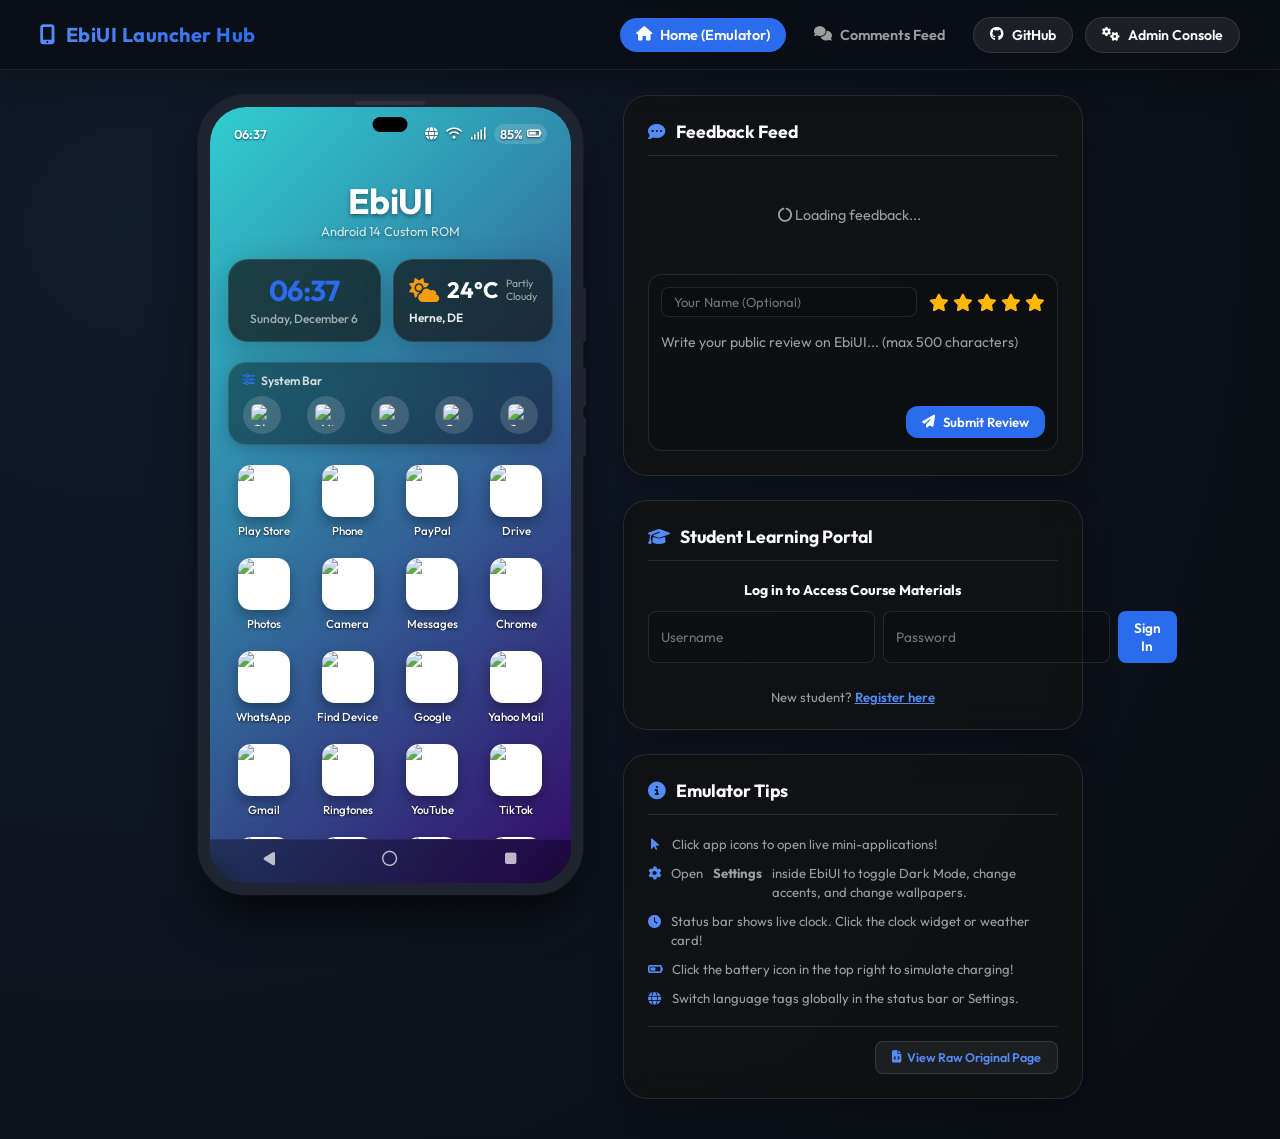
==== index.html @ cbb80985 "Enable CORS in Flask backend, dynamic API_BASE matching in frontend, and cache-busting on imports to" ====
<!DOCTYPE html>
<html lang="en">
<head>
    <meta charset="UTF-8">
    <meta name="viewport" content="width=device-width, initial-scale=1.0">
    <title>Android 14 EbiUI - Interactive Mobile UI</title>
    
    <!-- Google Fonts for premium typography -->
    <link rel="preconnect" href="https://fonts.googleapis.com">
    <link rel="preconnect" href="https://fonts.gstatic.com" crossorigin>
    <link href="https://fonts.googleapis.com/css2?family=Outfit:wght@300;400;500;600;700&display=swap" rel="stylesheet">
    
    <!-- Font Awesome 6.6.0 for modern icons -->
    <link rel="stylesheet" href="https://cdnjs.cloudflare.com/ajax/libs/font-awesome/6.6.0/css/all.min.css" integrity="sha512-Kc323vGBEqzTmouAECnVceyQqyqdsSiqLQISBL29aUW4U/M7pSPA/gEUZQqv1cwx4OnYxTxve5UMg5GT6L4JJg==" crossorigin="anonymous" referrerpolicy="no-referrer" />
    
    <!-- App stylesheet -->
    <link rel="stylesheet" href="static/styles.css?v=2.2">
</head>
<body>
    <!-- 1. TOP HUB NAVIGATION BAR -->
    <header class="top-navbar">
        <div class="nav-brand">
            <i class="fa-solid fa-mobile-screen-button"></i> EbiUI Launcher Hub
        </div>
        <nav class="nav-links">
            <button class="nav-tab active" id="nav-home-tab" data-tab="home"><i class="fa-solid fa-house"></i> Home (Emulator)</button>
            <button class="nav-tab" id="nav-dashboard-tab" data-tab="dashboard"><i class="fa-solid fa-comments"></i> Comments Feed</button>
            <a href="https://github.com/bolokaiemi/mobile-phone-userinterface" class="nav-link-btn" target="_blank"><i class="fa-brands fa-github"></i> GitHub</a>
            <a href="/admin" class="nav-link-btn" target="_blank"><i class="fa-solid fa-gears"></i> Admin Console</a>
        </nav>
    </header>

    <!-- 2. MAIN HUB CONTENT CONTAINER -->
    <main class="hub-container">
        <!-- Phone View Section -->
        <div class="phone-view-section active-tab-view" id="tab-view-home">
            <div class="phone-container">
        <!-- Physical hardware details -->
        <div class="phone-speaker"></div>
        <div class="phone-button power"></div>
        <div class="phone-button volume-up"></div>
        <div class="phone-button volume-down"></div>

        <!-- Phone screen display -->
        <div class="phone-screen" id="phone-screen">
            
            <!-- Dynamic Wallpaper Background Overlay -->
            <div class="phone-wallpaper" id="phone-wallpaper"></div>
            
            <!-- Camera Notch (Punch hole) -->
            <div class="phone-notch"></div>

            <!-- 1. STATUS BAR -->
            <div class="status-bar">
                <div class="status-left">
                    <span id="status-time">16:35</span>
                </div>
                <div class="status-right">
                    <!-- Globe language trigger button -->
                    <i class="fa-solid fa-globe" id="status-lang-trigger" title="Change Language / Taal wijzigen / Sprache ändern"></i>
                    <i class="fa-solid fa-wifi" id="status-wifi" title="Toggle Wifi"></i>
                    <i class="fa-solid fa-signal" title="Signal Strength"></i>
                    <div class="battery-container" id="status-battery-btn" title="Toggle Charging">
                        <span id="battery-level">85%</span>
                        <i class="fa-solid fa-battery-three-quarters" id="battery-icon"></i>
                        <i class="fa-solid fa-bolt" id="battery-charging-icon" style="display: none;"></i>
                    </div>
                </div>
            </div>

            <!-- Language Dropdown Menu (Overlays on status bar trigger) -->
            <div class="lang-dropdown" id="lang-dropdown">
                <button class="lang-option" data-lang="en">🇺🇸 English</button>
                <button class="lang-option" data-lang="nl">🇳🇱 Nederlands</button>
                <button class="lang-option" data-lang="de">🇩🇪 Deutsch</button>
                <button class="lang-option" data-lang="es">🇪🇸 Español</button>
                <button class="lang-option" data-lang="fr">🇫🇷 Français</button>
            </div>

            <!-- 2. MAIN APP LAUNCHER (HOME SCREEN) -->
            <div class="screen-content" id="home-screen">
                
                <!-- TOP HEADER & TITLE -->
                <div class="home-header">
                    <h1>EbiUI</h1>
                    <p class="subtitle" data-translate="sub_title">Android 14 Custom ROM</p>
                </div>

                <!-- WIDGETS SECTION (Material You Design) -->
                <div class="widgets-container">
                    <!-- Modern Clock Widget -->
                    <div class="widget clock-widget" id="widget-clock-trigger">
                        <div class="widget-clock-time" id="widget-time">16:35</div>
                        <div class="widget-clock-date" id="widget-date">Friday, June 5</div>
                    </div>

                    <!-- Interactive Weather Widget -->
                    <div class="widget weather-widget" id="widget-weather-trigger">
                        <div class="weather-info">
                            <i class="fa-solid fa-cloud-sun weather-icon animated"></i>
                            <div class="weather-temp">24°C</div>
                            <div class="weather-desc" data-translate="weather_desc">Partly Cloudy</div>
                        </div>
                        <div class="weather-city" data-translate="weather_city">Herne, DE</div>
                    </div>
                </div>

                <!-- QUICK CONTROLS HEADER (from user's WLAN bar) -->
                <div class="quick-header">
                    <div class="quick-title">
                        <i class="fa-solid fa-sliders"></i>
                        <span data-translate="sys_bar_title">System Bar</span>
                    </div>
                    <nav class="quick-actions">
                        <a href="https://play.google.com/store/apps/details?id=com.alesp.orologiomondiale&hl=en" class="quick-btn" title="World Clock">
                            <img src="https://play-lh.googleusercontent.com/shJmLBj5zLzG_lpUEz6uLi1F9rXXpJ9BJ473lKgsnsA8IdW-KDAhwaPGlnEckNuKMHw=s96-rw" alt="Clock">
                        </a>
                        <a href="https://play.google.com/store/apps/details?id=de.avm.android.wlanapp&hl=de" class="quick-btn" title="WiFi Tester">
                            <img src="https://cdn-icons-png.flaticon.com/512/93/93158.png" alt="WiFi">
                        </a>
                        <a href="https://play.google.com/store/apps/details?id=com.digibites.accubattery&hl=en" class="quick-btn" title="AccuBattery">
                            <img src="https://img.freepik.com/premium-vector/battery-vector-icon-white-background-battery-icon-great-design-any-purposes_820464-372.jpg" alt="Battery">
                        </a>
                        <a href="https://play.google.com/store/apps/details?id=net.sourceforge.opencamera&hl=en" class="quick-btn" title="Open Camera">
                            <img src="https://play-lh.googleusercontent.com/GkhngtFrSb3G9WXkWxJ9IRppbGVbNy7b_xyqa12Xa-Y3My_SXtsLamI5kR6or5zWGA=w480-h960-rw" alt="Camera">
                        </a>
                        <a href="https://play.google.com/store/apps/details?id=com.phuongpn.wifiroutersetup.wifinetworkinfo&hl=en" class="quick-btn" title="Router Setup">
                            <img src="https://cdn-icons-png.flaticon.com/512/6826/6826444.png" alt="Router">
                        </a>
                    </nav>
                </div>

                <!-- APP GRID LAUNCHER -->
                <div class="apps-grid">
                    <!-- PLAYSTORE -->
                    <a class="app-icon-wrapper" href="https://play.google.com/store/games?hl=en">
                        <img class="app-icon" src="https://upload.wikimedia.org/wikipedia/commons/d/d0/Google_Play_Arrow_logo.svg" alt="Play Store">
                        <p class="app-label" data-translate="app_playstore">Play Store</p>
                    </a>
                    
                    <!-- CALL -->
                    <a class="app-icon-wrapper" href="#" data-app-id="call">
                        <img class="app-icon" src="https://play-lh.googleusercontent.com/bk3e0glVbvRC4Z0uEZ5Oso5wjS89r1P_X5e-k3N_UBkTPXZLhGv50rRy7LAuDzzC9w=w480-h960-rw" alt="Call">
                        <p class="app-label" data-translate="app_call">Phone</p>
                    </a>

                    <!-- PAYPAL -->
                    <a class="app-icon-wrapper" href="https://www.paypal.com">
                        <img class="app-icon" src="https://play-lh.googleusercontent.com/xOKbvDt362x1uzW-nnggP-PgO9HM4L1vwBl5HgHFHy_n1X3mqeBtOSoIyNJzTS3rrj70=w480-h960-rw" alt="Paypal">
                        <p class="app-label" data-translate="app_paypal">PayPal</p>
                    </a>

                    <!-- GOOGLE DRIVE -->
                    <a class="app-icon-wrapper" href="https://play.google.com/store/apps/details?id=com.google.android.apps.docs&gl=DE">
                        <img class="app-icon" src="https://play-lh.googleusercontent.com/t-juVwXA8lDAk8uQ2L6d6K83jpgQoqmK1icB_l9yvhIAQ2QT_1XbRwg5IpY08906qEw=w480-h960-rw" alt="Drive">
                        <p class="app-label" data-translate="app_drive">Drive</p>
                    </a>

                    <!-- GOOGLE PHOTOS -->
                    <a class="app-icon-wrapper" href="https://play.google.com/store/apps/details?id=com.google.android.apps.photos&hl=en">
                        <img class="app-icon" src="https://play-lh.googleusercontent.com/ZyWNGIfzUyoajtFcD7NhMksHEZh37f-MkHVGr5Yfefa-IX7yj9SMfI82Z7a2wpdKCA=w480-h960-rw" alt="Photos">
                        <p class="app-label" data-translate="app_photos">Photos</p>
                    </a>

                    <!-- GOOGLE CAMERA -->
                    <a class="app-icon-wrapper" href="#" data-app-id="camera">
                        <img class="app-icon" src="https://play-lh.googleusercontent.com/UEhZQtc_3LCwkKIayRjHG63EfC9bsXvJjuWiFMvVRAe_tHyk0pW4ZmCBJQCENxmYlYk=w480-h960-rw" alt="Camera">
                        <p class="app-label" data-translate="app_camera">Camera</p>
                    </a>

                    <!-- MESSAGES -->
                    <a class="app-icon-wrapper" href="https://play.google.com/store/apps/details?id=com.google.android.apps.messaging&hl=en">
                        <img class="app-icon" src="https://play-lh.googleusercontent.com/9AZOTXU_CpreTFAXUPAmJNkm8VGCb1C90fjJ9pHGcVmpGMDSTq3cUbaQJdBT9Tdp9A=w480-h960-rw" alt="Messages">
                        <p class="app-label" data-translate="app_messages">Messages</p>
                    </a>

                    <!-- CHROME -->
                    <a class="app-icon-wrapper" href="https://play.google.com/store/apps/details?id=com.android.chrome&hl=en">
                        <img class="app-icon" src="https://play-lh.googleusercontent.com/QRRGW2tMZ4-FNw0XWk6WWiXHaQCGxuwM-92HrBhlA4WOd_AGmjVmQkiHyAqQjW2yByc=w480-h960-rw" alt="Chrome">
                        <p class="app-label" data-translate="app_chrome">Chrome</p>
                    </a>

                    <!-- WHATSAPP -->
                    <a class="app-icon-wrapper" href="#" data-app-id="whatsapp">
                        <img class="app-icon" src="https://upload.wikimedia.org/wikipedia/commons/6/6b/WhatsApp.svg" alt="WhatsApp">
                        <p class="app-label" data-translate="app_whatsapp">WhatsApp</p>
                    </a>

                    <!-- FIND MY DEVICE -->
                    <a class="app-icon-wrapper" href="https://play.google.com/store/search?q=find+my+device&c=apps&gl=DE">
                        <img class="app-icon" src="https://play-lh.googleusercontent.com/GCsSBgR93cedwf2weP7s6VPsBitwir9ioOO0DYjLydIjdCkfQEv0GQzK34ky96L6XMc=w480-h960-rw" alt="Find My">
                        <p class="app-label" data-translate="app_findmydevice">Find Device</p>
                    </a>

                    <!-- GOOGLE PLAY -->
                    <a class="app-icon-wrapper" href="https://play.google.com/store/apps/details?id=com.google.android.googlequicksearchbox&hl=en">
                        <img class="app-icon" src="https://play-lh.googleusercontent.com/aFWiT2lTa9CYBpyPjfgfNHd0r5puwKRGj2rHpdPTNrz2N9LXgN_MbLjePd1OTc0E8Rl1=w480-h960-rw" alt="Google">
                        <p class="app-label" data-translate="app_google">Google</p>
                    </a>

                    <!-- YAHOO MAIL -->
                    <a class="app-icon-wrapper" href="https://play.google.com/store/search?q=yahoo+mail&c=apps&gl=DE">
                        <img class="app-icon" src="https://play-lh.googleusercontent.com/YtGn2T9ADy5Hs4cKVoDgGb7fPuMkdXVcszVE1oiozfE4AxhDNq0RkwajYs1FxcrMDpw=w480-h960-rw" alt="Yahoo">
                        <p class="app-label" data-translate="app_yahoomail">Yahoo Mail</p>
                    </a>

                    <!-- GMAIL -->
                    <a class="app-icon-wrapper" href="https://workspace.google.com/intl/de/gmail/">
                        <img class="app-icon" src="https://play-lh.googleusercontent.com/KSuaRLiI_FlDP8cM4MzJ23ml3og5Hxb9AapaGTMZ2GgR103mvJ3AAnoOFz1yheeQBBI=w480-h960-rw" alt="Gmail">
                        <p class="app-label" data-translate="app_gmail">Gmail</p>
                    </a>

                    <!-- RINGTONES -->
                    <a class="app-icon-wrapper" href="https://play.google.com/store/apps/details?id=com.bestringtonesapps.freeringtonesforandroid&gl=DE">
                        <img class="app-icon" src="https://play-lh.googleusercontent.com/wSVG-JSDw8ks-kB_wNLmpN1N60o_8dT2i2eJuPMAqsrY8fWL3CQQ0hpxcbOjrycX08s=s96-rw" alt="Ringtones">
                        <p class="app-label" data-translate="app_ringtones">Ringtones</p>
                    </a>

                    <!-- YOUTUBE -->
                    <a class="app-icon-wrapper" href="https://www.youtube.com/">
                        <img class="app-icon" src="https://upload.wikimedia.org/wikipedia/commons/e/ef/Youtube_logo.png" alt="YouTube">
                        <p class="app-label" data-translate="app_youtube">YouTube</p>
                    </a>

                    <!-- TIKTOK -->
                    <a class="app-icon-wrapper" href="https://www.tiktok.com/@snb_said/video/7410389153805896968?is_from_webapp=1&sender_device=pc">
                        <img class="app-icon" src="https://play-lh.googleusercontent.com/dl42FLLV8o9mP-NOubtR-2rDzQkc4mqx6ctumDfqmhmvVeOTcxLQlCDvjQsm84Z2Ig=w480-h960-rw" alt="TikTok">
                        <p class="app-label" data-translate="app_tiktok">TikTok</p>
                    </a>

                    <!-- CLOCK -->
                    <a class="app-icon-wrapper" href="https://play.google.com/store/apps/details?id=com.google.android.deskclock&hl=en">
                        <img class="app-icon" src="https://play-lh.googleusercontent.com/k-K6mdmZJZrJiuMJCHILReDGjMl_2ljzFIz3QLULfKL1q0tWtTcAkc0RDsjg9QEuXYw=w480-h960-rw" alt="Clock">
                        <p class="app-label" data-translate="app_clock">Clock</p>
                    </a>

                    <!-- OTTO -->
                    <a class="app-icon-wrapper" href="https://play.google.com/store/apps/details?id=de.cellular.ottohybrid&gl=DE">
                        <img class="app-icon" src="https://play-lh.googleusercontent.com/Eloc_w2im-kncKoE8r-7NkKshOxTWLrL8DhzklATUf8TGQpumJiDjwPUKoylqHp9uQ=s96-rw" alt="Otto">
                        <p class="app-label" data-translate="app_otto">Otto</p>
                    </a>

                    <!-- WEATHER -->
                    <a class="app-icon-wrapper" href="https://play.google.com/store/apps/details?id=com.google.android.apps.weather&gl=DE">
                        <img class="app-icon" src="https://play-lh.googleusercontent.com/wi5wjHKkIyvp6K-Py9T9qsBGOKyamJgqunun3kAUhnZAzpesclGRXhYFjeYjaWx1ynA=w480-h960-rw" alt="Weather">
                        <p class="app-label" data-translate="app_weather">Weather</p>
                    </a>

                    <!-- INSTAGRAM -->
                    <a class="app-icon-wrapper" href="https://www.microsoft.com/store/productId/9NBLGGH5L9XT?ocid=pdpshare">
                        <img class="app-icon" src="https://play-lh.googleusercontent.com/VRMWkE5p3CkWhJs6nv-9ZsLAs1QOg5ob1_3qg-rckwYW7yp1fMrYZqnEFpk0IoVP4LM=s96-rw" alt="Instagram">
                        <p class="app-label" data-translate="app_instagram">Instagram</p>
                    </a>

                    <!-- MAP -->
                    <a class="app-icon-wrapper" href="https://www.google.com/maps/@51.5571712,7.225344,13z?entry=ttu&g_ep=EgoyMDI0MTAwOS4wIKXMDSoASAFQAw%3D%3D">
                        <img class="app-icon" src="https://play-lh.googleusercontent.com/Kf8WTct65hFJxBUDm5E-EpYsiDoLQiGGbnuyP6HBNax43YShXti9THPon1YKB6zPYpA=w480-h960-rw" alt="Map">
                        <p class="app-label" data-translate="app_map">Map</p>
                    </a>

                    <!-- CALENDAR -->
                    <a class="app-icon-wrapper" href="https://play.google.com/store/apps/details?id=com.google.android.calendar&gl=DE">
                        <img class="app-icon" src="https://play-lh.googleusercontent.com/_bh6XK3B7TAk7kBXC1GHC0j9eS9cw9wQo2K7fiP7FDGAQlcOqgUPT2lx3WgZ0JlOJh8=w480-h960-rw" alt="Calendar">
                        <p class="app-label" data-translate="app_calendar">Calendar</p>
                    </a>

                    <!-- MICROSOFT -->
                    <a class="app-icon-wrapper" href="https://play.google.com/store/apps/details?id=com.microsoft.office.officehubrow&gl=DE">
                        <img class="app-icon" src="https://play-lh.googleusercontent.com/94uR6O49JmqiMMMsrfoDlWvWkqLf6rfE25zOH2BWnuzozzlfY1qnKaNzuQbUcupcpX9L=w480-h960-rw" alt="Microsoft">
                        <p class="app-label" data-translate="app_microsoft">Microsoft</p>
                    </a>

                    <!-- RECORDER -->
                    <a class="app-icon-wrapper" href="https://play.google.com/store/apps/details?id=com.google.android.apps.recorder&gl=DE">
                        <img class="app-icon" src="https://play-lh.googleusercontent.com/OfRwK6rMr4i7gu1AKeNbK-qnYPuL6EVQ5j6AYYQc0ge-I-NPYoBUsweVPuJLSOtHYag=w480-h960-rw" alt="Recorder">
                        <p class="app-label" data-translate="app_recorder">Recorder</p>
                    </a>

                    <!-- NOTES -->
                    <a class="app-icon-wrapper" href="#" data-app-id="notes">
                        <img class="app-icon" src="https://play-lh.googleusercontent.com/9bJoeaPbGTB8Tz_h4N-p-6ReRd8vSS-frZb2tmJulaGIoTKElKj3zpmcFJvnS96ANZP5=w480-h960-rw" alt="Notes">
                        <p class="app-label" data-translate="app_notes">Notes</p>
                    </a>

                    <!-- GBOARD -->
                    <a class="app-icon-wrapper" href="https://play.google.com/store/apps/details?id=com.google.android.inputmethod.latin&gl=DE">
                        <img class="app-icon" src="https://play-lh.googleusercontent.com/X64En0aW6jkvDnd5kr16u-YuUsoJ1W2cBzJab3CQ5lObLeQ3T61DpB7AwIoZ7uqgCn4=w480-h960-rw" alt="Gboard">
                        <p class="app-label" data-translate="app_gboard">Gboard</p>
                    </a>

                    <!-- YT MUSIC -->
                    <a class="app-icon-wrapper" href="https://play.google.com/store/apps/details?id=com.google.android.apps.youtube.music&gl=DE">
                        <img class="app-icon" src="https://play-lh.googleusercontent.com/GnYnNfKBr2nysHBYgYRCQtcv_RRNN0Sosn47F5ArKJu89DMR3_jHRAazoIVsPUoaMg=w480-h960-rw" alt="YT Music">
                        <p class="app-label" data-translate="app_ytmusic">YT Music</p>
                    </a>

                    <!-- GOOGLE TV -->
                    <a class="app-icon-wrapper" href="https://play.google.com/store/apps/details?id=com.google.android.videos&gl=DE">
                        <img class="app-icon" src="https://play-lh.googleusercontent.com/qaXTXjbeuD0m-JDrJ2Y76_5Ghr_UDGQOJRmuYfLGekbMK0s5VXkGFjNCHS4tUJxumQ=s96-rw" alt="Google TV">
                        <p class="app-label" data-translate="app_googletv">Google TV</p>
                    </a>

                    <!-- GEMINI AI -->
                    <a class="app-icon-wrapper" href="#" data-app-id="gemini">
                        <img class="app-icon" src="https://play-lh.googleusercontent.com/dT-r_1Z9hUcif7CDSD5zOdOt4KodaGdtkbGszT6WPTqKQ-WxWxOepO6VX-B3YL290ydD=w480-h960-rw" alt="Gemini">
                        <p class="app-label" data-translate="app_gemini">Gemini AI</p>
                    </a>

                    <!-- INTERNET -->
                    <a class="app-icon-wrapper" href="https://play.google.com/store/apps/details?id=com.sec.android.app.sbrowser&gl=DE">
                        <img class="app-icon" src="https://play-lh.googleusercontent.com/wFAmWrV_t9YT75C6Vbyl1UupslTlq_lm7AcEPamSvWbqumIqKYfTpV_Ro_iC0fAjAQU=w480-h960-rw" alt="Internet">
                        <p class="app-label" data-translate="app_internet">Internet</p>
                    </a>

                    <!-- FILES -->
                    <a class="app-icon-wrapper" href="https://play.google.com/store/apps/details?id=com.google.android.apps.nbu.files">
                        <img class="app-icon" src="https://play-lh.googleusercontent.com/1nfAdJs2Ep2q1skM7QwJ1uHooWSbpFkbIBHhAX6EmdzEKmtk42713TiTU28mWlkcFKPA=w480-h960-rw" alt="Files">
                        <p class="app-label" data-translate="app_files">Files</p>
                    </a>

                    <!-- SETTINGS (Custom addition for interaction) -->
                    <a class="app-icon-wrapper" href="#" data-app-id="settings">
                        <div class="app-icon settings-custom-icon">
                            <i class="fa-solid fa-gear"></i>
                        </div>
                        <p class="app-label" data-translate="app_settings">Settings</p>
                    </a>
                </div>

                <!-- FLOATING GOOGLE SEARCH WIDGET -->
                <div class="google-search-bar">
                    <a href="https://play.google.com/store/apps/details?id=com.google.android.googlequicksearchbox" class="search-logo" title="Google Search">
                        <img src="https://play-lh.googleusercontent.com/aFWiT2lTa9CYBpyPjfgfNHd0r5puwKRGj2rHpdPTNrz2N9LXgN_MbLjePd1OTc0E8Rl1=w480-h960-rw" alt="Google">
                    </a>
                    <input type="text" placeholder="Search..." id="launcher-search-input" data-translate-placeholder="search_placeholder">
                    <div class="search-actions">
                        <a href="https://play.google.com/store/search?q=google%20microphone%20free&c=apps&gl=DE" title="Voice Search">
                            <img src="https://play-lh.googleusercontent.com/ORzWxi-sIo_hCgSa6uzVvBUE4osKUqRVzHnniUUxA2WXD7BnZ95BNVpWFLUTKRyJRdU=w480-h960-rw" alt="Mic">
                        </a>
                        <a href="https://play.google.com/store/search?q=google+lens+kostenlos&c=apps&gl=DE" title="Google Lens">
                            <img src="https://play-lh.googleusercontent.com/Lf4wqYukj9swF-Gl2wvbus6cGoOoCylxbXTVmCO-6-eHWfhPNK78PngENEsWhEBiBw=w480-h960-rw" alt="Lens">
                        </a>
                    </div>
                </div>

            </div>

            <!-- 3. INTERACTIVE SIMULATED APP OVERLAY VIEWPORT -->
            <div class="app-overlay" id="app-overlay">
                <!-- App header inside the screen -->
                <div class="app-overlay-header">
                    <!-- Prominent Return Home/Launcher Button inside the header -->
                    <button class="app-header-home-btn" id="app-header-home-btn" title="Return to Launcher / Terug naar startscherm / Zum Startbildschirm">
                        <i class="fa-solid fa-house"></i> <span data-translate="nav_home_btn">Home</span>
                    </button>
                    
                    <span id="app-overlay-title">App Name</span>
                    
                    <button class="app-close-btn" id="app-close-btn" title="Close App / App sluiten / App schließen"><i class="fa-solid fa-xmark"></i></button>
                </div>
                
                <!-- App viewport body (Dynamic components injected here) -->
                <div class="app-overlay-body" id="app-overlay-body">
                    
                    <!-- DIALER / PHONE APP -->
                    <div class="sim-app" id="app-call">
                        <div class="dialer-screen">
                            <input type="text" readonly id="dialer-display" placeholder="Dial number..." data-translate-placeholder="dialer_placeholder">
                            <button id="dialer-backspace" class="dialer-backspace"><i class="fa-solid fa-delete-left"></i></button>
                        </div>
                        <div class="dialer-keypad">
                            <button class="dial-key" data-val="1">1<span>&nbsp;</span></button>
                            <button class="dial-key" data-val="2">2<span>A B C</span></button>
                            <button class="dial-key" data-val="3">3<span>D E F</span></button>
                            <button class="dial-key" data-val="4">4<span>G H I</span></button>
                            <button class="dial-key" data-val="5">5<span>J K L</span></button>
                            <button class="dial-key" data-val="6">6<span>M N O</span></button>
                            <button class="dial-key" data-val="7">7<span>P Q R S</span></button>
                            <button class="dial-key" data-val="8">8<span>T U V</span></button>
                            <button class="dial-key" data-val="9">9<span>W X Y Z</span></button>
                            <button class="dial-key" data-val="*">*<span>&nbsp;</span></button>
                            <button class="dial-key" data-val="0">0<span>+</span></button>
                            <button class="dial-key" data-val="#">#<span>&nbsp;</span></button>
                        </div>
                        <div class="dialer-actions">
                            <button class="dial-btn-call" id="dial-call-trigger" title="Call"><i class="fa-solid fa-phone"></i></button>
                        </div>
                        
                        <!-- Simulated Calling Interface overlay -->
                        <div class="calling-overlay" id="calling-overlay">
                            <div class="calling-avatar"><i class="fa-solid fa-user"></i></div>
                            <h2 id="calling-number">Unknown</h2>
                            <p class="calling-status" id="calling-status" data-translate="calling_status">Calling...</p>
                            <button class="dial-btn-hangup" id="dial-hangup-trigger"><i class="fa-solid fa-phone-slash"></i></button>
                        </div>
                    </div>

                    <!-- WHATSAPP APP -->
                    <div class="sim-app" id="app-whatsapp">
                        <div class="wa-chat-list" id="wa-chat-list">
                            <div class="wa-contact" data-contact="mom">
                                <div class="wa-avatar"><i class="fa-solid fa-circle-user"></i></div>
                                <div class="wa-contact-info">
                                    <h3>Mom ❤️</h3>
                                    <p>Are you studying, Ebi?</p>
                                </div>
                            </div>
                            <div class="wa-contact" data-contact="boss">
                                <div class="wa-avatar"><i class="fa-solid fa-briefcase"></i></div>
                                <div class="wa-contact-info">
                                    <h3>Mr. Boss</h3>
                                    <p>Great work on the UI design!</p>
                                </div>
                            </div>
                            <div class="wa-contact" data-contact="gemini">
                                <div class="wa-avatar" style="background: linear-gradient(135deg, #1A73E8, #8AB4F8);"><i class="fa-solid fa-sparkles"></i></div>
                                <div class="wa-contact-info">
                                    <h3>Gemini AI Bot</h3>
                                    <p>How can I help you today?</p>
                                </div>
                            </div>
                        </div>
                        
                        <!-- Chat Conversation screen -->
                        <div class="wa-chat-window" id="wa-chat-window">
                            <div class="wa-chat-header">
                                <button id="wa-chat-back"><i class="fa-solid fa-arrow-left"></i></button>
                                <span id="wa-chat-name">Contact Name</span>
                            </div>
                            <div class="wa-chat-messages" id="wa-chat-messages">
                                <!-- Messages will be dynamically appended here -->
                            </div>
                            <div class="wa-chat-input-bar">
                                <input type="text" id="wa-message-input" placeholder="Type a message..." data-translate-placeholder="wa_placeholder">
                                <button id="wa-send-btn"><i class="fa-solid fa-paper-plane"></i></button>
                            </div>
                        </div>
                    </div>

                    <!-- NOTES APP -->
                    <div class="sim-app" id="app-notes">
                        <div class="notes-input-area">
                            <input type="text" id="note-title-input" placeholder="Note Title..." data-translate-placeholder="notes_title_placeholder">
                            <textarea id="note-body-input" placeholder="Write something..." data-translate-placeholder="notes_body_placeholder"></textarea>
                            <button id="note-save-btn" class="btn-primary"><i class="fa-solid fa-floppy-disk"></i> <span data-translate="notes_save_btn">Save Note</span></button>
                        </div>
                        <div class="notes-list-header">
                            <h3 data-translate="notes_saved_header">Saved Notes</h3>
                        </div>
                        <div class="notes-list" id="notes-list">
                            <!-- Notes will be loaded here from localStorage -->
                        </div>
                    </div>

                    <!-- CALCULATOR APP -->
                    <div class="sim-app" id="app-calculator">
                        <div class="calc-screen">
                            <div class="calc-history" id="calc-history"></div>
                            <div class="calc-result" id="calc-result">0</div>
                        </div>
                        <div class="calc-keypad">
                            <button class="calc-key op-clear" data-action="clear">C</button>
                            <button class="calc-key op-backspace" data-action="backspace"><i class="fa-solid fa-arrow-left-long"></i></button>
                            <button class="calc-key op" data-action="/">/</button>
                            <button class="calc-key op" data-action="*">&times;</button>
                            
                            <button class="calc-key num" data-val="7">7</button>
                            <button class="calc-key num" data-val="8">8</button>
                            <button class="calc-key num" data-val="9">9</button>
                            <button class="calc-key op" data-action="-">-</button>
                            
                            <button class="calc-key num" data-val="4">4</button>
                            <button class="calc-key num" data-val="5">5</button>
                            <button class="calc-key num" data-val="6">6</button>
                            <button class="calc-key op" data-action="+">+</button>
                            
                            <button class="calc-key num" data-val="1">1</button>
                            <button class="calc-key num" data-val="2">2</button>
                            <button class="calc-key num" data-val="3">3</button>
                            <button class="calc-key op-equals" data-action="=">=</button>
                            
                            <button class="calc-key num double" data-val="0">0</button>
                            <button class="calc-key num" data-val=".">.</button>
                        </div>
                    </div>

                    <!-- CAMERA APP -->
                    <div class="sim-app" id="app-camera">
                        <div class="camera-viewfinder" id="camera-viewfinder">
                            <span class="viewfinder-grid-line h1"></span>
                            <span class="viewfinder-grid-line h2"></span>
                            <span class="viewfinder-grid-line v1"></span>
                            <span class="viewfinder-grid-line v2"></span>
                            <div class="sim-viewfinder-image" id="camera-stream-fallback"></div>
                        </div>
                        
                        <div class="camera-filters">
                            <button class="filter-btn active" data-filter="none">Normal</button>
                            <button class="filter-btn" data-filter="grayscale(1)">B&W</button>
                            <button class="filter-btn" data-filter="sepia(0.8)">Retro</button>
                            <button class="filter-btn" data-filter="rose">Rose</button>
                        </div>
                        
                        <div class="camera-shutter-bar">
                            <button class="cam-gallery-btn" id="camera-gallery-trigger"><i class="fa-solid fa-images"></i></button>
                            <button class="cam-shutter-btn" id="camera-shutter-trigger"></button>
                            <button class="cam-switch-btn" id="camera-filter-next"><i class="fa-solid fa-wand-magic-sparkles"></i></button>
                        </div>
                    </div>

                    <!-- GEMINI AI APP -->
                    <div class="sim-app" id="app-gemini">
                        <div class="gemini-header">
                            <i class="fa-solid fa-sparkles gemini-sparkle"></i>
                            <span>Gemini Advanced</span>
                        </div>
                        <div class="gemini-chat-area" id="gemini-chat-area">
                            <div class="gemini-bubble ai" id="gemini-initial-bubble">
                                Hello! I'm Gemini, your virtual assistant built into EbiUI. Ask me anything, or type command hints like "help", "wallpaper", "time", or "joke".
                            </div>
                        </div>
                        <div class="gemini-input-bar">
                            <input type="text" id="gemini-message-input" placeholder="Ask Gemini..." data-translate-placeholder="gemini_placeholder">
                            <button id="gemini-send-btn"><i class="fa-solid fa-paper-plane"></i></button>
                        </div>
                    </div>

                    <!-- SETTINGS APP -->
                    <div class="sim-app" id="app-settings">
                        <!-- New Language Selector Settings Card -->
                        <div class="settings-section">
                            <h3 data-translate="settings_sec_lang"><i class="fa-solid fa-language"></i> Language</h3>
                            <div class="settings-row">
                                <span data-translate="settings_sys_lang">System Language</span>
                                <select id="settings-lang-select" class="settings-select">
                                    <option value="en">🇺🇸 English</option>
                                    <option value="nl">🇳🇱 Nederlands</option>
                                    <option value="de">🇩🇪 Deutsch</option>
                                    <option value="es">🇪🇸 Español</option>
                                    <option value="fr">🇫🇷 Français</option>
                                </select>
                            </div>
                        </div>

                        <div class="settings-section">
                            <h3 data-translate="settings_sec_theme"><i class="fa-solid fa-paintbrush"></i> Display & Theme</h3>
                            <div class="settings-row">
                                <span data-translate="settings_dark_mode">Dark Mode</span>
                                <label class="switch">
                                    <input type="checkbox" id="settings-darkmode-toggle">
                                    <span class="slider round"></span>
                                </label>
                            </div>
                            <div class="settings-row">
                                <span data-translate="settings_theme_color">Theme Primary Color</span>
                                <div class="color-picker-row">
                                    <span class="color-dot default" data-hue="220" title="Blue"></span>
                                    <span class="color-dot violet" data-hue="280" title="Purple"></span>
                                    <span class="color-dot green" data-hue="140" title="Green"></span>
                                    <span class="color-dot orange" data-hue="30" title="Orange"></span>
                                </div>
                            </div>
                        </div>
                        
                        <div class="settings-section">
                            <h3 data-translate="settings_sec_wallpaper"><i class="fa-solid fa-image"></i> Change Wallpaper</h3>
                            <div class="wallpaper-grid">
                                <div class="wallpaper-thumb wp-grad1" data-wp="grad1"></div>
                                <div class="wallpaper-thumb wp-grad2" data-wp="grad2"></div>
                                <div class="wallpaper-thumb wp-grad3" data-wp="grad3"></div>
                                <div class="wallpaper-thumb wp-grad4" data-wp="grad4"></div>
                            </div>
                        </div>

                        <div class="settings-section">
                            <h3 data-translate="settings_sec_about"><i class="fa-solid fa-circle-info"></i> About EbiUI</h3>
                            <div class="settings-about-box">
                                <p><strong data-translate="about_model">Model:</strong> <span>Ebi Phone Pro Max</span></p>
                                <p><strong data-translate="about_version">OS Version:</strong> <span>Android 14 (EbiUI v1.0.0)</span></p>
                                <p><strong data-translate="about_developer">Developer:</strong> <span>Bolokaiemi Ebi</span></p>
                                <p><strong data-translate="about_build">Build:</strong> <span data-translate="about_build_val">Stable Core OS</span></p>
                            </div>
                        </div>
                    </div>

                </div>
            </div>

            <!-- 4. PHYSICAL ANDROID NAVIGATION BAR -->
            <div class="navigation-bar">
                <button class="nav-btn" id="nav-back" title="Back"><i class="fa-solid fa-play fa-rotate-180"></i></button>
                <button class="nav-btn" id="nav-home" title="Home"><i class="fa-regular fa-circle"></i></button>
                <button class="nav-btn" id="nav-recents" title="Recents"><i class="fa-solid fa-stop"></i></button>
            </div>

        </div>
            </div>
        </div>

        <!-- Comments & Auth Dashboard Section -->
        <section class="dashboard-panel" id="tab-view-dashboard">
            <!-- Unified Feedback Feed & Review Card -->
            <div class="dash-card comments-card">
                <h3 class="card-title"><i class="fa-solid fa-comment-dots"></i> Feedback Feed</h3>
                
                <!-- Live comments feed -->
                <div class="comments-list" id="comments-list-container">
                    <div class="comments-loading">
                        <i class="fa-solid fa-circle-notch fa-spin"></i> Loading feedback...
                    </div>
                </div>

                <!-- Public Review Input Area (No login required!) -->
                <div class="comment-input-wrapper" id="comment-input-wrapper">
                    <div class="comment-input-group">
                        <div class="review-meta-row">
                            <input type="text" id="review-guest-name" placeholder="Your Name (Optional)" class="review-name-input">
                            <div class="star-rating" id="star-rating-selector">
                                <span class="star-icon active" data-value="1"><i class="fa-solid fa-star"></i></span>
                                <span class="star-icon active" data-value="2"><i class="fa-solid fa-star"></i></span>
                                <span class="star-icon active" data-value="3"><i class="fa-solid fa-star"></i></span>
                                <span class="star-icon active" data-value="4"><i class="fa-solid fa-star"></i></span>
                                <span class="star-icon active" data-value="5"><i class="fa-solid fa-star"></i></span>
                            </div>
                        </div>
                        <textarea id="comment-text-input" placeholder="Write your public review on EbiUI... (max 500 characters)"></textarea>
                        <button class="btn-primary" id="comment-submit-btn"><i class="fa-solid fa-paper-plane"></i> Submit Review</button>
                    </div>
                </div>

                <!-- Social Sharing Overlay (appears right after submitting) -->
                <div class="share-overlay" id="share-overlay" style="display: none;">
                    <div class="share-card">
                        <h4 class="share-title"><i class="fa-solid fa-circle-check" style="color: #4caf50;"></i> Review Submitted!</h4>
                        <p class="share-desc">Thank you for your feedback. Share your review on social media!</p>
                        <div class="share-buttons-grid">
                            <a href="#" class="share-btn whatsapp" id="share-whatsapp" target="_blank"><i class="fa-brands fa-whatsapp"></i> share on WhatsApp</a>
                            <a href="#" class="share-btn facebook" id="share-facebook" target="_blank"><i class="fa-brands fa-facebook-f"></i> share on Facebook</a>
                            <a href="#" class="share-btn instagram" id="share-instagram" target="_blank"><i class="fa-brands fa-instagram"></i> share on Instagram</a>
                        </div>
                        <button class="btn-secondary btn-sm" id="close-share-btn" style="padding: 6px 12px; font-size: 0.78rem; border-radius: 8px; cursor: pointer; margin-top: 4px;">Done</button>
                    </div>
                </div>
            </div>

            <!-- Student & Learning Portal Card -->
            <div class="dash-card student-card">
                <h3 class="card-title"><i class="fa-solid fa-graduation-cap"></i> Student Learning Portal</h3>
                
                <!-- If Logged Out: Show Student Login Forms -->
                <div class="student-auth-wrapper" id="student-auth-wrapper">
                    <h4 class="auth-section-title" id="student-auth-title">Log in to Access Course Materials</h4>
                    
                    <!-- Login Form -->
                    <form class="auth-form active-form" id="login-form">
                        <div class="form-row">
                            <input type="text" id="login-username" placeholder="Username" required autocomplete="username">
                            <input type="password" id="login-password" placeholder="Password" required autocomplete="current-password">
                            <button type="submit" class="btn-primary">Sign In</button>
                        </div>
                        <p class="auth-helper-text">New student? <a href="#" id="link-to-register">Register here</a></p>
                    </form>
                    
                    <!-- Register Form -->
                    <form class="auth-form" id="register-form" style="display: none;">
                        <div class="form-row">
                            <input type="text" id="register-username" placeholder="Choose Username" required autocomplete="username">
                            <input type="password" id="register-password" placeholder="Choose Password" required autocomplete="new-password">
                            <button type="submit" class="btn-primary">Register</button>
                        </div>
                        <p class="auth-helper-text">Already registered? <a href="#" id="link-to-login">Sign In</a></p>
                    </form>
                </div>

                <!-- If Logged In: Show Student Courses Dashboard -->
                <div class="student-dashboard" id="student-dashboard" style="display: none;">
                    <div class="student-profile-header">
                        <span class="user-status-text">Welcome back, <strong id="profile-username-text">username</strong>! | <a href="#" id="auth-logout-btn">Sign Out</a></span>
                    </div>
                    <h4 class="student-section-title"><i class="fa-solid fa-graduation-cap"></i> Available Courses</h4>
                    <ul class="course-list">
                        <!-- Course 1: HTML -->
                        <li class="course-item-card">
                            <div class="course-main-row">
                                <div class="course-icon"><i class="fa-brands fa-html5" style="color: #e34c26;"></i></div>
                                <div class="course-info">
                                    <span class="course-name">HTML5 Fundamentals</span>
                                    <span class="course-meta">Study Guide & Syllabus (PDF)</span>
                                </div>
                                <div class="course-actions">
                                    <button class="course-action-btn" onclick="alert('Downloading HTML5 Syllabus PDF...')"><i class="fa-solid fa-download"></i></button>
                                </div>
                            </div>
                            <div class="live-upgrade-wrapper">
                                <label class="live-upgrade-label">
                                    <input type="checkbox" class="live-upgrade-checkbox" data-course="HTML5 Fundamentals">
                                    <span><i class="fa-solid fa-chalkboard-user"></i> Meet Teacher Direct (Live 1-on-1)</span>
                                </label>
                            </div>
                        </li>
                        
                        <!-- Course 2: CSS -->
                        <li class="course-item-card">
                            <div class="course-main-row">
                                <div class="course-icon"><i class="fa-brands fa-css3-alt" style="color: #264de4;"></i></div>
                                <div class="course-info">
                                    <span class="course-name">CSS3 Layouts & Styling</span>
                                    <span class="course-meta">Video Lecture & Sandbox Practice</span>
                                </div>
                                <div class="course-actions">
                                    <button class="course-action-btn" onclick="alert('Launching CSS3 Masterclass video...')"><i class="fa-solid fa-play"></i></button>
                                </div>
                            </div>
                            <div class="live-upgrade-wrapper">
                                <label class="live-upgrade-label">
                                    <input type="checkbox" class="live-upgrade-checkbox" data-course="CSS3 Layouts & Styling">
                                    <span><i class="fa-solid fa-chalkboard-user"></i> Meet Teacher Direct (Live 1-on-1)</span>
                                </label>
                            </div>
                        </li>
                        
                        <!-- Course 3: JS -->
                        <li class="course-item-card">
                            <div class="course-main-row">
                                <div class="course-icon"><i class="fa-brands fa-js" style="color: #f7df1e;"></i></div>
                                <div class="course-info">
                                    <span class="course-name">JavaScript Programming</span>
                                    <span class="course-meta">Interactive Exercises & Sandbox</span>
                                </div>
                                <div class="course-actions">
                                    <button class="course-action-btn" onclick="alert('Launching JS Programming Sandbox...')"><i class="fa-solid fa-code"></i></button>
                                </div>
                            </div>
                            <div class="live-upgrade-wrapper">
                                <label class="live-upgrade-label">
                                    <input type="checkbox" class="live-upgrade-checkbox" data-course="JavaScript Programming">
                                    <span><i class="fa-solid fa-chalkboard-user"></i> Meet Teacher Direct (Live 1-on-1)</span>
                                </label>
                            </div>
                        </li>
                        
                        <!-- Course 4: Python -->
                        <li class="course-item-card">
                            <div class="course-main-row">
                                <div class="course-icon"><i class="fa-brands fa-python" style="color: #3776ab;"></i></div>
                                <div class="course-info">
                                    <span class="course-name">Python Backend & Flask</span>
                                    <span class="course-meta">Full Syllabus PDF & Guide</span>
                                </div>
                                <div class="course-actions">
                                    <button class="course-action-btn" onclick="alert('Downloading Python Syllabus PDF...')"><i class="fa-solid fa-download"></i></button>
                                </div>
                            </div>
                            <div class="live-upgrade-wrapper">
                                <label class="live-upgrade-label">
                                    <input type="checkbox" class="live-upgrade-checkbox" data-course="Python Backend & Flask">
                                    <span><i class="fa-solid fa-chalkboard-user"></i> Meet Teacher Direct (Live 1-on-1)</span>
                                </label>
                            </div>
                        </li>
                        
                        <!-- Course 5: SQL & SQLite -->
                        <li class="course-item-card">
                            <div class="course-main-row">
                                <div class="course-icon"><i class="fa-solid fa-database" style="color: #00f2fe;"></i></div>
                                <div class="course-info">
                                    <span class="course-name">SQL & SQLite Databases</span>
                                    <span class="course-meta">Syllabus PDF & SQL Practice Sandbox</span>
                                </div>
                                <div class="course-actions">
                                    <button class="course-action-btn" onclick="alert('Downloading SQL Database Syllabus PDF...')"><i class="fa-solid fa-download"></i></button>
                                </div>
                            </div>
                            <div class="live-upgrade-wrapper">
                                <label class="live-upgrade-label">
                                    <input type="checkbox" class="live-upgrade-checkbox" data-course="SQL & SQLite Databases">
                                    <span><i class="fa-solid fa-chalkboard-user"></i> Meet Teacher Direct (Live 1-on-1)</span>
                                </label>
                            </div>
                        </li>
                    </ul>
                </div>
            </div>

            <!-- Emulator Tips Card (migrated layout) -->
            <div class="dash-card tips-card">
                <h3 class="card-title"><i class="fa-solid fa-circle-info"></i> Emulator Tips</h3>
                <ul class="tips-list">
                    <li><i class="fa-solid fa-mouse-pointer"></i> Click app icons to open live mini-applications!</li>
                    <li><i class="fa-solid fa-gear"></i> Open <strong>Settings</strong> inside EbiUI to toggle Dark Mode, change accents, and change wallpapers.</li>
                    <li><i class="fa-solid fa-clock"></i> Status bar shows live clock. Click the clock widget or weather card!</li>
                    <li><i class="fa-solid fa-battery-half"></i> Click the battery icon in the top right to simulate charging!</li>
                    <li><i class="fa-solid fa-globe"></i> Switch language tags globally in the status bar or Settings.</li>
                </ul>
                <div class="tips-action-bar">
                    <a href="templates/mobilephone.html" target="_blank" class="tip-link-btn">
                        <i class="fa-solid fa-file-code"></i> View Raw Original Page
                    </a>
                </div>
            </div>
        </section>
    </main>

    <!-- Direct Course Payment Modal -->
    <div class="payment-modal" id="payment-modal" style="display: none;">
        <div class="payment-modal-card">
            <h4 class="payment-modal-title"><i class="fa-solid fa-chalkboard-user"></i> Live Direct Tutoring Premium Upgrade</h4>
            <p class="payment-modal-desc">Upgrade your access for <strong id="payment-course-name">Course Name</strong> to meet <strong>Mr. Bolokaiemi Ebi</strong> directly as your teacher.</p>
            
            <div class="payment-features-list">
                <div><i class="fa-solid fa-check"></i> Live 1-on-1 online classes (1 hr/session)</div>
                <div><i class="fa-solid fa-check"></i> Custom project-based curriculum</div>
                <div><i class="fa-solid fa-check"></i> Direct WhatsApp assistance & code reviews</div>
            </div>
            
            <div class="pricing-summary-box">
                <span class="price-label">Direct Tutor Price:</span>
                <span class="price-value">$199 <span class="price-period">/ month</span></span>
            </div>
            
            <form id="premium-payment-form">
                <div class="payment-form-row">
                    <input type="text" id="billing-name" placeholder="Full Billing Name" required>
                </div>
                <div class="payment-form-row card-row">
                    <input type="text" id="card-number" placeholder="Card Number (Demo: 4111 ...)" required>
                </div>
                <div class="payment-form-row card-meta-row" style="display: flex; justify-content: space-between;">
                    <input type="text" id="card-expiry" placeholder="MM/YY" required style="width: 45%;">
                    <input type="text" id="card-cvc" placeholder="CVC" required style="width: 45%;">
                </div>
                <div class="payment-modal-actions">
                    <button type="button" class="btn-secondary" id="payment-cancel-btn">Cancel</button>
                    <button type="submit" class="btn-primary" id="payment-submit-btn">Complete Checkout</button>
                </div>
            </form>
        </div>
    </div>

    <!-- Script loading -->
    <script src="app.js?v=2.2"></script>
</body>
</html>
---- static/styles.css ----
/* 
   Android 14 EbiUI - Custom Stylesheet
   Designed by: Bolokaiemi Ebi
   Implements premium glassmorphism, variable theme accents, responsive chassis, and mini-app styles.
*/

:root {
    /* Theme Hue variables (can be dynamically overridden by JS) */
    --theme-hue: 220; /* Default: Blue */
    --theme-primary: HSL(var(--theme-hue), 85%, 55%);
    --theme-primary-light: HSL(var(--theme-hue), 90%, 65%);
    --theme-primary-dark: HSL(var(--theme-hue), 80%, 40%);
    --theme-bg-glass: rgba(18, 18, 18, 0.7);
    --theme-border-glass: rgba(255, 255, 255, 0.1);
    --theme-text-light: #ffffff;
    --theme-text-muted: rgba(255, 255, 255, 0.6);
    
    /* Wallpaper gradients */
    --wp-grad1: url('../wallpaper_neon.png') center/cover no-repeat; /* Custom Neon Wallpaper */
    --wp-grad2: linear-gradient(135deg, #30cfd0 0%, #330867 100%); /* Aurora Blue */
    --wp-grad3: linear-gradient(135deg, #f857a6 0%, #ff5858 100%); /* Crimson Coral */
    --wp-grad4: linear-gradient(135deg, #1d976c 0%, #93f9b9 100%); /* Emerald Fresh */
}

/* Light theme overrides */
.light-theme {
    --theme-bg-glass: rgba(255, 255, 255, 0.75);
    --theme-border-glass: rgba(0, 0, 0, 0.08);
    --theme-text-light: #121212;
    --theme-text-muted: rgba(0, 0, 0, 0.55);
}

/* General Reset */
* {
    margin: 0;
    padding: 0;
    box-sizing: border-box;
    font-family: 'Outfit', -apple-system, BlinkMacSystemFont, "Segoe UI", Roboto, sans-serif;
    -webkit-tap-highlight-color: transparent;
}

a {
    text-decoration: none;
    color: inherit;
}

body {
    background-color: #0b0e14;
    background-image: radial-gradient(circle at 10% 20%, rgba(18, 30, 48, 0.8) 0%, rgba(10, 14, 20, 1) 90%);
    color: #ffffff;
    min-height: 100vh;
    display: flex;
    justify-content: center;
    align-items: center;
    overflow-x: hidden;
    padding: 20px;
    gap: 40px;
}

/* ------------------------------------------------------------- */
/* SMARTPHONE PHYSICAL CHASSIS                                   */
/* ------------------------------------------------------------- */
.phone-container {
    position: relative;
    width: 385px;
    height: 800px;
    background-color: #12151c;
    border-radius: 48px;
    border: 12px solid #1f2530;
    box-shadow: 
        0 25px 50px -12px rgba(0, 0, 0, 0.8),
        inset 0 0 4px 3px rgba(255, 255, 255, 0.1),
        0 0 0 1px rgba(255, 255, 255, 0.05);
    display: flex;
    flex-direction: column;
    justify-content: center;
    align-items: center;
    z-index: 10;
    transition: transform 0.3s ease;
}

.phone-speaker {
    position: absolute;
    top: -6px;
    width: 70px;
    height: 4px;
    background-color: #2c3340;
    border-radius: 10px;
    z-index: 20;
}

/* Side Buttons */
.phone-button {
    position: absolute;
    width: 3px;
    background-color: #1f2530;
    border-radius: 0 4px 4px 0;
}
.phone-button.power {
    top: 180px;
    right: -15px;
    height: 55px;
}
.phone-button.volume-up {
    top: 260px;
    right: -15px;
    height: 40px;
}
.phone-button.volume-down {
    top: 310px;
    right: -15px;
    height: 40px;
}

/* Phone Screen Wrapper */
.phone-screen {
    position: relative;
    width: 100%;
    height: 100%;
    border-radius: 36px;
    overflow: hidden;
    display: flex;
    flex-direction: column;
    user-select: none;
    box-shadow: inset 0 0 20px rgba(0, 0, 0, 0.5);
    background: #000;
}

/* Wallpaper Background */
.phone-wallpaper {
    position: absolute;
    top: 0;
    left: 0;
    right: 0;
    bottom: 0;
    background: var(--wp-grad2); /* Default */
    z-index: 1;
    transition: background 0.6s ease;
}

/* Notch/Punch-hole Camera */
.phone-notch {
    position: absolute;
    top: 10px;
    left: 50%;
    transform: translateX(-50%);
    width: 35px;
    height: 15px;
    background-color: #000;
    border-radius: 15px;
    z-index: 100;
}

/* ------------------------------------------------------------- */
/* STATUS BAR                                                    */
/* ------------------------------------------------------------- */
.status-bar {
    position: relative;
    height: 42px;
    width: 100%;
    display: flex;
    justify-content: space-between;
    align-items: center;
    padding: 12px 24px 0px 24px;
    font-size: 0.8rem;
    font-weight: 600;
    color: #ffffff;
    z-index: 90;
    text-shadow: 0 1px 2px rgba(0, 0, 0, 0.6);
}

.status-right {
    display: flex;
    align-items: center;
    gap: 8px;
}

.status-right i {
    cursor: pointer;
    transition: transform 0.2s ease;
}
.status-right i:hover {
    transform: scale(1.1);
}

.battery-container {
    display: flex;
    align-items: center;
    gap: 4px;
    cursor: pointer;
    background-color: rgba(255, 255, 255, 0.15);
    padding: 2px 6px;
    border-radius: 10px;
    transition: background-color 0.2s ease;
}
.battery-container:hover {
    background-color: rgba(255, 255, 255, 0.3);
}

/* ------------------------------------------------------------- */
/* SCREEN CONTENT (HOME / LAUNCHER)                              */
/* ------------------------------------------------------------- */
.screen-content {
    position: relative;
    flex: 1;
    width: 100%;
    display: flex;
    flex-direction: column;
    padding: 15px 18px 5px 18px;
    overflow-y: auto;
    z-index: 10;
    scrollbar-width: none; /* Hide scrollbars */
}
.screen-content::-webkit-scrollbar {
    display: none;
}

.home-header {
    margin-top: 15px;
    text-align: center;
    text-shadow: 0 2px 4px rgba(0, 0, 0, 0.4);
}
.home-header h1 {
    font-size: 2.2rem;
    font-weight: 700;
    letter-spacing: -0.5px;
    color: #ffffff;
}
.home-header .subtitle {
    font-size: 0.8rem;
    color: rgba(255, 255, 255, 0.8);
    font-weight: 400;
}

/* Widgets */
.widgets-container {
    display: grid;
    grid-template-columns: 1fr 1fr;
    gap: 12px;
    margin: 20px 0;
}

.widget {
    background: var(--theme-bg-glass);
    border: 1px solid var(--theme-border-glass);
    backdrop-filter: blur(15px);
    -webkit-backdrop-filter: blur(15px);
    border-radius: 20px;
    padding: 15px;
    color: var(--theme-text-light);
    box-shadow: 0 8px 32px 0 rgba(0, 0, 0, 0.2);
    display: flex;
    flex-direction: column;
    justify-content: center;
    transition: transform 0.2s, box-shadow 0.2s;
    cursor: pointer;
}
.widget:hover {
    transform: translateY(-2px);
    box-shadow: 0 12px 36px 0 rgba(0, 0, 0, 0.3);
}

.clock-widget {
    align-items: center;
    text-align: center;
}
.widget-clock-time {
    font-size: 1.8rem;
    font-weight: 700;
    letter-spacing: -1px;
    line-height: 1.1;
    color: var(--theme-primary);
}
.widget-clock-date {
    font-size: 0.75rem;
    color: var(--theme-text-muted);
    margin-top: 4px;
    font-weight: 500;
}

.weather-widget {
    align-items: flex-start;
}
.weather-info {
    display: flex;
    align-items: center;
    gap: 8px;
}
.weather-icon {
    font-size: 1.5rem;
    color: #f39c12;
}
.weather-temp {
    font-size: 1.4rem;
    font-weight: 700;
}
.weather-desc {
    font-size: 0.65rem;
    color: var(--theme-text-muted);
}
.weather-city {
    font-size: 0.75rem;
    font-weight: 600;
    margin-top: 6px;
    opacity: 0.9;
}

/* Animations */
@keyframes weatherFloat {
    0%, 100% { transform: translateY(0); }
    50% { transform: translateY(-3px); }
}
.weather-icon.animated {
    animation: weatherFloat 3s ease-in-out infinite;
}

/* Quick Settings / WLAN Header */
.quick-header {
    background: rgba(0, 0, 0, 0.4);
    border: 1px solid rgba(255, 255, 255, 0.1);
    backdrop-filter: blur(10px);
    -webkit-backdrop-filter: blur(10px);
    border-radius: 18px;
    padding: 10px 14px;
    margin-bottom: 20px;
    box-shadow: 0 4px 15px rgba(0, 0, 0, 0.2);
}
.quick-title {
    display: flex;
    align-items: center;
    gap: 6px;
    font-size: 0.75rem;
    font-weight: 600;
    color: rgba(255, 255, 255, 0.8);
    margin-bottom: 8px;
}
.quick-title i {
    color: var(--theme-primary);
}
.quick-actions {
    display: flex;
    justify-content: space-between;
    align-items: center;
    gap: 6px;
}
.quick-btn {
    display: flex;
    justify-content: center;
    align-items: center;
    width: 38px;
    height: 38px;
    background-color: rgba(255, 255, 255, 0.15);
    border-radius: 50%;
    transition: transform 0.2s, background-color 0.2s;
}
.quick-btn:hover {
    transform: scale(1.1);
    background-color: rgba(255, 255, 255, 0.3);
}
.quick-btn img {
    width: 22px;
    height: 22px;
    object-fit: contain;
    border-radius: 6px;
}

/* App Grid */
.apps-grid {
    display: grid;
    grid-template-columns: repeat(4, 1fr);
    row-gap: 20px;
    column-gap: 12px;
    margin-bottom: 30px;
}

.app-icon-wrapper {
    display: flex;
    flex-direction: column;
    align-items: center;
    text-align: center;
    cursor: pointer;
    transition: transform 0.2s ease;
}
.app-icon-wrapper:hover {
    transform: translateY(-4px) scale(1.05);
}
.app-icon {
    width: 52px;
    height: 52px;
    object-fit: cover;
    border-radius: 13px;
    box-shadow: 0 6px 12px rgba(0, 0, 0, 0.3);
    background-color: #fff;
    transition: box-shadow 0.2s;
}
.app-icon-wrapper:hover .app-icon {
    box-shadow: 0 8px 16px rgba(0, 0, 0, 0.4);
}

.settings-custom-icon {
    background: linear-gradient(135deg, #4f5b66, #232c33);
    display: flex;
    justify-content: center;
    align-items: center;
    color: white;
    font-size: 1.5rem;
    box-shadow: 0 6px 12px rgba(0, 0, 0, 0.3);
}

.app-label {
    margin-top: 6px;
    font-size: 0.72rem;
    font-weight: 500;
    color: #ffffff;
    max-width: 100%;
    overflow: hidden;
    text-overflow: ellipsis;
    white-space: nowrap;
    text-shadow: 0 1px 3px rgba(0, 0, 0, 0.8);
}

/* Google Search Bar Widget */
.google-search-bar {
    margin-top: auto;
    margin-bottom: 15px;
    background: rgba(255, 255, 255, 0.15);
    border: 1px solid rgba(255, 255, 255, 0.2);
    backdrop-filter: blur(20px);
    -webkit-backdrop-filter: blur(20px);
    border-radius: 30px;
    padding: 6px 14px;
    display: flex;
    align-items: center;
    gap: 10px;
    box-shadow: 0 8px 24px rgba(0, 0, 0, 0.2);
}
.google-search-bar input {
    flex: 1;
    background: none;
    border: none;
    outline: none;
    color: white;
    font-size: 0.85rem;
    font-weight: 500;
}
.google-search-bar input::placeholder {
    color: rgba(255, 255, 255, 0.6);
}
.search-logo img {
    width: 20px;
    height: 20px;
    object-fit: contain;
}
.search-actions {
    display: flex;
    align-items: center;
    gap: 8px;
}
.search-actions img {
    width: 18px;
    height: 18px;
    object-fit: contain;
    transition: transform 0.2s;
}
.search-actions img:hover {
    transform: scale(1.1);
}

/* ------------------------------------------------------------- */
/* NAVIGATION BAR                                                */
/* ------------------------------------------------------------- */
.navigation-bar {
    position: relative;
    height: 44px;
    width: 100%;
    background-color: rgba(0, 0, 0, 0.35);
    backdrop-filter: blur(10px);
    -webkit-backdrop-filter: blur(10px);
    display: flex;
    justify-content: space-around;
    align-items: center;
    padding-bottom: 6px;
    z-index: 80;
    border-top: 1px solid rgba(255, 255, 255, 0.05);
}
.nav-btn {
    background: none;
    border: none;
    outline: none;
    color: rgba(255, 255, 255, 0.7);
    font-size: 0.95rem;
    cursor: pointer;
    width: 44px;
    height: 38px;
    display: flex;
    justify-content: center;
    align-items: center;
    border-radius: 12px;
    transition: color 0.2s, background-color 0.2s, transform 0.1s;
}
.nav-btn:hover {
    color: #ffffff;
    background-color: rgba(255, 255, 255, 0.1);
}
.nav-btn:active {
    transform: scale(0.9);
}

/* ------------------------------------------------------------- */
/* APP OVERLAY VIEWPORT & OPENING                                 */
/* ------------------------------------------------------------- */
.app-overlay {
    position: absolute;
    top: 0;
    left: 0;
    right: 0;
    bottom: 0;
    background-color: #121212;
    z-index: 70;
    display: flex;
    flex-direction: column;
    transform: translateY(100%);
    transition: transform 0.38s cubic-bezier(0.19, 1, 0.22, 1);
}
.app-overlay.active {
    transform: translateY(0);
}

.app-overlay-header {
    height: 48px;
    padding: 12px 20px 0px 20px;
    background-color: #1a1a1a;
    display: flex;
    justify-content: space-between;
    align-items: center;
    border-bottom: 1px solid rgba(255, 255, 255, 0.06);
    color: #ffffff;
    font-size: 0.9rem;
    font-weight: 600;
}
.app-close-btn {
    background: none;
    border: none;
    outline: none;
    color: rgba(255, 255, 255, 0.7);
    font-size: 1.6rem;
    font-weight: 300;
    cursor: pointer;
    line-height: 1;
    transition: color 0.2s;
}
.app-close-btn:hover {
    color: #ffffff;
}

.app-overlay-body {
    flex: 1;
    position: relative;
    overflow-y: auto;
    background-color: #121212;
    color: #ffffff;
}

.sim-app {
    display: none;
    width: 100%;
    height: 100%;
    flex-direction: column;
}
.sim-app.active-app {
    display: flex;
}

/* ------------------------------------------------------------- */
/* SIMULATED APPS STYLING                                        */
/* ------------------------------------------------------------- */

/* A. DIALER / PHONE APP */
#app-call {
    background-color: #121212;
    padding: 15px;
    justify-content: space-between;
}
.dialer-screen {
    position: relative;
    display: flex;
    align-items: center;
    border-bottom: 1px solid rgba(255, 255, 255, 0.15);
    padding: 15px 5px;
}
.dialer-screen input {
    width: 100%;
    background: none;
    border: none;
    outline: none;
    color: white;
    font-size: 1.8rem;
    text-align: center;
    font-weight: 500;
}
.dialer-backspace {
    background: none;
    border: none;
    color: rgba(255, 255, 255, 0.6);
    font-size: 1.3rem;
    cursor: pointer;
    padding: 5px;
    position: absolute;
    right: 5px;
}
.dialer-backspace:hover {
    color: white;
}
.dialer-keypad {
    display: grid;
    grid-template-columns: repeat(3, 1fr);
    gap: 15px;
    max-width: 280px;
    margin: 0 auto;
}
.dial-key {
    background-color: #1e1e1e;
    border: none;
    outline: none;
    border-radius: 50%;
    width: 65px;
    height: 65px;
    margin: 0 auto;
    color: white;
    font-size: 1.4rem;
    font-weight: 500;
    cursor: pointer;
    display: flex;
    flex-direction: column;
    justify-content: center;
    align-items: center;
    transition: background-color 0.15s, transform 0.1s;
}
.dial-key:active {
    background-color: #333333;
    transform: scale(0.92);
}
.dial-key span {
    font-size: 0.55rem;
    color: rgba(255, 255, 255, 0.5);
    font-weight: 600;
    margin-top: 1px;
}
.dialer-actions {
    display: flex;
    justify-content: center;
    margin-top: 10px;
}
.dial-btn-call {
    background-color: #2ecf65;
    color: white;
    border: none;
    border-radius: 50%;
    width: 65px;
    height: 65px;
    font-size: 1.5rem;
    cursor: pointer;
    display: flex;
    justify-content: center;
    align-items: center;
    transition: transform 0.1s, background-color 0.2s;
    box-shadow: 0 4px 15px rgba(46, 207, 101, 0.3);
}
.dial-btn-call:active {
    transform: scale(0.9);
}

/* Call overlay screen */
.calling-overlay {
    position: absolute;
    top: 0;
    left: 0;
    right: 0;
    bottom: 0;
    background-color: #0d1e15;
    z-index: 100;
    display: none;
    flex-direction: column;
    justify-content: space-around;
    align-items: center;
    padding: 40px 20px;
}
.calling-overlay.active {
    display: flex;
}
.calling-avatar {
    width: 100px;
    height: 100px;
    background-color: rgba(255, 255, 255, 0.1);
    border-radius: 50%;
    display: flex;
    justify-content: center;
    align-items: center;
    font-size: 3.5rem;
    color: #2ecf65;
    border: 2px solid rgba(46, 207, 101, 0.3);
}
.calling-overlay h2 {
    font-size: 1.8rem;
    font-weight: 600;
}
.calling-status {
    font-size: 0.95rem;
    color: rgba(255, 255, 255, 0.7);
    letter-spacing: 0.5px;
}
.dial-btn-hangup {
    background-color: #e74c3c;
    color: white;
    border: none;
    border-radius: 50%;
    width: 65px;
    height: 65px;
    font-size: 1.5rem;
    cursor: pointer;
    display: flex;
    justify-content: center;
    align-items: center;
    transition: transform 0.1s;
    box-shadow: 0 4px 15px rgba(231, 76, 60, 0.3);
}
.dial-btn-hangup:active {
    transform: scale(0.9);
}

/* B. WHATSAPP APP */
#app-whatsapp {
    background-color: #111b21;
}
.wa-chat-list {
    display: flex;
    flex-direction: column;
    overflow-y: auto;
}
.wa-contact {
    display: flex;
    align-items: center;
    gap: 14px;
    padding: 12px 16px;
    border-bottom: 1px solid #222d34;
    cursor: pointer;
    transition: background-color 0.2s;
}
.wa-contact:hover {
    background-color: #202c33;
}
.wa-avatar {
    width: 46px;
    height: 46px;
    background-color: #6a7c85;
    border-radius: 50%;
    display: flex;
    justify-content: center;
    align-items: center;
    font-size: 1.8rem;
    color: white;
}
.wa-contact-info {
    flex: 1;
    overflow: hidden;
}
.wa-contact-info h3 {
    font-size: 0.95rem;
    font-weight: 600;
    margin-bottom: 3px;
    color: #e9edef;
}
.wa-contact-info p {
    font-size: 0.8rem;
    color: #8696a0;
    white-space: nowrap;
    overflow: hidden;
    text-overflow: ellipsis;
}
.wa-chat-window {
    position: absolute;
    top: 0;
    left: 0;
    right: 0;
    bottom: 0;
    background-color: #0b141a;
    display: none;
    flex-direction: column;
    z-index: 10;
}
.wa-chat-window.active {
    display: flex;
}
.wa-chat-header {
    height: 50px;
    background-color: #202c33;
    display: flex;
    align-items: center;
    gap: 12px;
    padding: 0 12px;
    color: #e9edef;
    font-weight: 600;
    font-size: 0.95rem;
}
.wa-chat-header button {
    background: none;
    border: none;
    color: #e9edef;
    font-size: 1.1rem;
    cursor: pointer;
    padding: 5px;
}
.wa-chat-messages {
    flex: 1;
    overflow-y: auto;
    padding: 12px;
    display: flex;
    flex-direction: column;
    gap: 8px;
    background-image: url('https://user-images.githubusercontent.com/15075759/28719144-86dc0f70-73b1-11e7-911d-60d70fcded21.png');
    background-size: contain;
}
.wa-bubble {
    max-width: 75%;
    padding: 8px 12px;
    border-radius: 8px;
    font-size: 0.85rem;
    line-height: 1.35;
    position: relative;
    box-shadow: 0 1px 1px rgba(0,0,0,0.15);
}
.wa-bubble.in {
    background-color: #202c33;
    color: #e9edef;
    align-self: flex-start;
}
.wa-bubble.out {
    background-color: #005c4b;
    color: #e9edef;
    align-self: flex-end;
}
.wa-chat-input-bar {
    padding: 8px;
    background-color: #202c33;
    display: flex;
    gap: 8px;
    align-items: center;
}
.wa-chat-input-bar input {
    flex: 1;
    background-color: #2a3942;
    border: none;
    outline: none;
    padding: 10px 14px;
    border-radius: 20px;
    color: white;
    font-size: 0.85rem;
}
.wa-chat-input-bar button {
    background-color: #00a884;
    border: none;
    color: white;
    width: 38px;
    height: 38px;
    border-radius: 50%;
    cursor: pointer;
    display: flex;
    justify-content: center;
    align-items: center;
    font-size: 1rem;
    transition: transform 0.1s;
}
.wa-chat-input-bar button:active {
    transform: scale(0.9);
}

/* C. NOTES APP */
#app-notes {
    background-color: #171717;
    padding: 15px;
    display: flex;
    flex-direction: column;
    gap: 15px;
}
.notes-input-area {
    display: flex;
    flex-direction: column;
    gap: 8px;
    background-color: #222;
    padding: 12px;
    border-radius: 12px;
    border: 1px solid rgba(255,255,255,0.06);
}
.notes-input-area input, .notes-input-area textarea {
    background: none;
    border: none;
    outline: none;
    color: white;
}
.notes-input-area input {
    font-size: 0.95rem;
    font-weight: 600;
    border-bottom: 1px solid rgba(255,255,255,0.08);
    padding-bottom: 6px;
}
.notes-input-area textarea {
    font-size: 0.85rem;
    min-height: 70px;
    resize: none;
    padding-top: 4px;
}
.btn-primary {
    background-color: var(--theme-primary);
    color: white;
    border: none;
    outline: none;
    padding: 10px;
    border-radius: 8px;
    font-weight: 600;
    cursor: pointer;
    font-size: 0.85rem;
    display: flex;
    justify-content: center;
    align-items: center;
    gap: 6px;
    transition: background-color 0.2s, transform 0.1s;
}
.btn-primary:hover {
    background-color: var(--theme-primary-light);
}
.btn-primary:active {
    transform: scale(0.97);
}

.notes-list-header h3 {
    font-size: 0.9rem;
    font-weight: 600;
    color: rgba(255,255,255,0.8);
    border-left: 3px solid var(--theme-primary);
    padding-left: 8px;
}
.notes-list {
    flex: 1;
    overflow-y: auto;
    display: flex;
    flex-direction: column;
    gap: 10px;
}
.note-item {
    background-color: #222;
    border: 1px solid rgba(255,255,255,0.06);
    padding: 12px;
    border-radius: 10px;
    display: flex;
    justify-content: space-between;
    align-items: flex-start;
}
.note-info {
    flex: 1;
    overflow: hidden;
}
.note-info h4 {
    font-size: 0.88rem;
    font-weight: 600;
    margin-bottom: 4px;
    color: white;
}
.note-info p {
    font-size: 0.78rem;
    color: rgba(255,255,255,0.6);
    word-break: break-word;
}
.note-delete-btn {
    background: none;
    border: none;
    color: #e74c3c;
    cursor: pointer;
    padding: 4px;
    font-size: 1rem;
    transition: transform 0.1s;
}
.note-delete-btn:active {
    transform: scale(0.9);
}

/* D. CALCULATOR APP */
#app-calculator {
    background-color: #000;
    justify-content: flex-end;
}
.calc-screen {
    padding: 24px;
    text-align: right;
    display: flex;
    flex-direction: column;
    justify-content: flex-end;
    flex: 1;
}
.calc-history {
    font-size: 1.1rem;
    color: #7f8c8d;
    min-height: 24px;
    margin-bottom: 6px;
    letter-spacing: 0.5px;
}
.calc-result {
    font-size: 2.5rem;
    color: white;
    font-weight: 500;
    overflow-x: auto;
    scrollbar-width: none;
}
.calc-keypad {
    display: grid;
    grid-template-columns: repeat(4, 1fr);
    gap: 8px;
    padding: 15px;
    background-color: #121212;
    border-top: 1px solid rgba(255, 255, 255, 0.05);
}
.calc-key {
    background-color: #1a1a1a;
    border: none;
    color: white;
    font-size: 1.4rem;
    height: 58px;
    border-radius: 12px;
    cursor: pointer;
    display: flex;
    justify-content: center;
    align-items: center;
    transition: background-color 0.1s, transform 0.05s;
}
.calc-key:active {
    background-color: #333;
    transform: scale(0.95);
}
.calc-key.op {
    background-color: #2c3e50;
    color: var(--theme-primary-light);
    font-weight: bold;
}
.calc-key.op-equals {
    background-color: var(--theme-primary);
    grid-row: span 2;
    height: 124px;
}
.calc-key.op-clear {
    color: #e74c3c;
    font-weight: bold;
}
.calc-key.double {
    grid-column: span 2;
}

/* E. CAMERA APP */
#app-camera {
    background-color: #000;
    justify-content: space-between;
}
.camera-viewfinder {
    position: relative;
    width: 100%;
    height: 60%;
    background-color: #111;
    overflow: hidden;
}
.viewfinder-grid-line {
    position: absolute;
    background-color: rgba(255,255,255,0.25);
    z-index: 10;
}
.viewfinder-grid-line.h1 { top: 33.3%; left: 0; right: 0; height: 1px; }
.viewfinder-grid-line.h2 { top: 66.6%; left: 0; right: 0; height: 1px; }
.viewfinder-grid-line.v1 { left: 33.3%; top: 0; bottom: 0; width: 1px; }
.viewfinder-grid-line.v2 { left: 66.6%; top: 0; bottom: 0; width: 1px; }

.sim-viewfinder-image {
    width: 100%;
    height: 100%;
    background-size: cover;
    background-position: center;
    background-image: url('https://images.unsplash.com/photo-1472214222541-d510753a49f8?w=500&auto=format&fit=crop&q=60');
    transition: filter 0.3s ease;
}

.camera-filters {
    display: flex;
    justify-content: space-around;
    padding: 10px;
    background-color: #000;
}
.filter-btn {
    background: none;
    border: 1px solid rgba(255,255,255,0.2);
    border-radius: 15px;
    padding: 4px 10px;
    color: #fff;
    font-size: 0.68rem;
    cursor: pointer;
    transition: background-color 0.2s;
}
.filter-btn.active, .filter-btn:hover {
    background-color: var(--theme-primary);
    border-color: var(--theme-primary);
}

.camera-shutter-bar {
    display: flex;
    justify-content: space-around;
    align-items: center;
    background-color: #0d0d0d;
    padding: 15px 0 25px 0;
}
.cam-gallery-btn, .cam-switch-btn {
    background-color: rgba(255,255,255,0.1);
    border: none;
    width: 44px;
    height: 44px;
    border-radius: 50%;
    color: white;
    cursor: pointer;
    font-size: 1.1rem;
    display: flex;
    justify-content: center;
    align-items: center;
    transition: transform 0.1s;
}
.cam-gallery-btn:active, .cam-switch-btn:active {
    transform: scale(0.9);
}
.cam-shutter-btn {
    width: 65px;
    height: 65px;
    border-radius: 50%;
    background-color: white;
    border: 5px solid rgba(255,255,255,0.3);
    cursor: pointer;
    transition: transform 0.1s;
}
.cam-shutter-btn:active {
    transform: scale(0.9);
}

/* F. GEMINI AI APP */
#app-gemini {
    background-color: #131314;
}
.gemini-header {
    background-color: #1e1f20;
    padding: 12px 16px;
    display: flex;
    align-items: center;
    gap: 8px;
    font-weight: 600;
    font-size: 0.92rem;
    border-bottom: 1px solid rgba(255,255,255,0.06);
}
.gemini-sparkle {
    color: #8ab4f8;
    animation: rotateSparkle 4s linear infinite;
}
@keyframes rotateSparkle {
    0% { transform: rotate(0deg) scale(1); }
    50% { transform: rotate(180deg) scale(1.15); }
    100% { transform: rotate(360deg) scale(1); }
}
.gemini-chat-area {
    flex: 1;
    overflow-y: auto;
    padding: 15px;
    display: flex;
    flex-direction: column;
    gap: 12px;
}
.gemini-bubble {
    max-width: 85%;
    padding: 10px 14px;
    border-radius: 14px;
    font-size: 0.82rem;
    line-height: 1.4;
}
.gemini-bubble.ai {
    background-color: rgba(255,255,255,0.05);
    color: #e3e3e3;
    align-self: flex-start;
    border-bottom-left-radius: 2px;
    border: 1px solid rgba(255,255,255,0.04);
}
.gemini-bubble.user {
    background-color: #384252;
    color: white;
    align-self: flex-end;
    border-bottom-right-radius: 2px;
}
.gemini-input-bar {
    padding: 10px;
    background-color: #1e1f20;
    display: flex;
    gap: 8px;
}
.gemini-input-bar input {
    flex: 1;
    background-color: #2a2b2d;
    border: none;
    outline: none;
    padding: 10px 16px;
    border-radius: 22px;
    color: white;
    font-size: 0.82rem;
}
.gemini-input-bar button {
    background: none;
    border: none;
    color: #8ab4f8;
    font-size: 1.1rem;
    cursor: pointer;
    padding: 8px;
    transition: transform 0.1s;
}
.gemini-input-bar button:active {
    transform: scale(0.9);
}

/* G. SETTINGS APP */
#app-settings {
    background-color: #0f1012;
    padding: 15px;
    overflow-y: auto;
    display: flex;
    flex-direction: column;
    gap: 20px;
}
.settings-section {
    background-color: #17181c;
    border: 1px solid rgba(255,255,255,0.05);
    border-radius: 14px;
    padding: 12px 14px;
}
.settings-section h3 {
    font-size: 0.85rem;
    font-weight: 600;
    color: var(--theme-primary-light);
    margin-bottom: 12px;
    display: flex;
    align-items: center;
    gap: 6px;
    text-transform: uppercase;
    letter-spacing: 0.5px;
}
.settings-row {
    display: flex;
    justify-content: space-between;
    align-items: center;
    padding: 8px 0;
    border-bottom: 1px solid rgba(255,255,255,0.05);
    font-size: 0.82rem;
}
.settings-row:last-child {
    border-bottom: none;
}
.color-picker-row {
    display: flex;
    gap: 8px;
}
.color-dot {
    width: 20px;
    height: 20px;
    border-radius: 50%;
    cursor: pointer;
    transition: transform 0.15s, border 0.15s;
    border: 2px solid transparent;
}
.color-dot.default { background-color: #3b82f6; }
.color-dot.violet { background-color: #a855f7; }
.color-dot.green { background-color: #10b981; }
.color-dot.orange { background-color: #f97316; }
.color-dot.active {
    border-color: #fff;
    transform: scale(1.15);
}

.wallpaper-grid {
    display: grid;
    grid-template-columns: repeat(4, 1fr);
    gap: 8px;
}
.wallpaper-thumb {
    height: 48px;
    border-radius: 8px;
    cursor: pointer;
    transition: border 0.15s, transform 0.1s;
    border: 2px solid transparent;
}
.wallpaper-thumb:active {
    transform: scale(0.95);
}
.wallpaper-thumb.active {
    border-color: white;
}
.wp-grad1 { background: var(--wp-grad1); }
.wp-grad2 { background: var(--wp-grad2); }
.wp-grad3 { background: var(--wp-grad3); }
.wp-grad4 { background: var(--wp-grad4); }

.settings-about-box {
    font-size: 0.78rem;
    color: rgba(255,255,255,0.7);
    line-height: 1.6;
}

/* Switch Toggle widget styles */
.switch {
    position: relative;
    display: inline-block;
    width: 40px;
    height: 22px;
}
.switch input {
    opacity: 0;
    width: 0;
    height: 0;
}
.slider {
    position: absolute;
    cursor: pointer;
    top: 0;
    left: 0;
    right: 0;
    bottom: 0;
    background-color: #444;
    transition: .3s;
}
.slider:before {
    position: absolute;
    content: "";
    height: 16px;
    width: 16px;
    left: 3px;
    bottom: 3px;
    background-color: white;
    transition: .3s;
}
input:checked + .slider {
    background-color: var(--theme-primary);
}
input:checked + .slider:before {
    transform: translateX(18px);
}
.slider.round {
    border-radius: 34px;
}
.slider.round:before {
    border-radius: 50%;
}

/* H. GENERIC / FALLBACK PORTFOLIO LINK APP */
#app-generic {
    background-color: #1c1d22;
    justify-content: center;
    padding: 20px;
}
.generic-app-card {
    background-color: #24262f;
    border: 1px solid rgba(255,255,255,0.06);
    border-radius: 20px;
    padding: 24px;
    text-align: center;
    box-shadow: 0 10px 30px rgba(0,0,0,0.3);
}
.generic-app-icon-container {
    width: 80px;
    height: 80px;
    background-color: white;
    border-radius: 20px;
    margin: 0 auto 15px auto;
    padding: 12px;
    display: flex;
    justify-content: center;
    align-items: center;
    box-shadow: 0 4px 12px rgba(0,0,0,0.15);
}
.generic-app-icon-container img {
    width: 100%;
    height: 100%;
    object-fit: contain;
}
.generic-app-card h2 {
    font-size: 1.35rem;
    font-weight: 700;
    margin-bottom: 8px;
}
.generic-description {
    font-size: 0.8rem;
    color: rgba(255,255,255,0.7);
    line-height: 1.45;
    margin-bottom: 20px;
}
.generic-action-buttons {
    display: flex;
    flex-direction: column;
    gap: 10px;
}
.btn-secondary {
    background-color: rgba(255, 255, 255, 0.08);
    color: white;
    border: 1px solid rgba(255, 255, 255, 0.1);
    outline: none;
    padding: 10px;
    border-radius: 8px;
    font-weight: 500;
    cursor: pointer;
    font-size: 0.85rem;
    transition: background-color 0.2s;
}
.btn-secondary:hover {
    background-color: rgba(255, 255, 255, 0.15);
}

/* ------------------------------------------------------------- */
/* DESKTOP INFORMATION PANEL                                    */
/* ------------------------------------------------------------- */
.desktop-tips {
    max-width: 400px;
    background: rgba(255, 255, 255, 0.04);
    border: 1px solid rgba(255, 255, 255, 0.08);
    backdrop-filter: blur(10px);
    -webkit-backdrop-filter: blur(10px);
    padding: 30px;
    border-radius: 24px;
    box-shadow: 0 15px 35px rgba(0,0,0,0.4);
    display: flex;
    flex-direction: column;
    gap: 15px;
}
.desktop-tips h2 {
    font-size: 1.6rem;
    font-weight: 700;
    color: var(--theme-primary-light);
    letter-spacing: -0.5px;
}
.desktop-tips p {
    font-size: 0.88rem;
    color: rgba(255, 255, 255, 0.8);
    line-height: 1.5;
}
.desktop-tips strong {
    color: #fff;
    font-weight: 600;
}
.desktop-tips ul {
    list-style: none;
    display: flex;
    flex-direction: column;
    gap: 12px;
    margin: 10px 0;
}
.desktop-tips li {
    font-size: 0.82rem;
    color: rgba(255, 255, 255, 0.7);
    display: flex;
    align-items: flex-start;
    gap: 10px;
    line-height: 1.4;
}
.desktop-tips li i {
    color: var(--theme-primary-light);
    margin-top: 2px;
    font-size: 0.95rem;
}
.desktop-action-bar {
    margin-top: 10px;
}
.tip-link-btn {
    display: inline-flex;
    align-items: center;
    gap: 8px;
    background: rgba(255,255,255,0.06);
    border: 1px solid rgba(255,255,255,0.12);
    color: #fff;
    padding: 8px 16px;
    border-radius: 8px;
    font-size: 0.82rem;
    text-decoration: none;
    font-weight: 500;
    transition: background-color 0.2s;
}
.tip-link-btn:hover {
    background: rgba(255,255,255,0.15);
}

/* ------------------------------------------------------------- */
/* RESPONSIVE DESIGN (NATIVE MOBILE PHONE VIEW)                 */
/* ------------------------------------------------------------- */
@media (max-width: 900px) {
    body {
        flex-direction: column;
        padding: 10px;
        gap: 20px;
        justify-content: flex-start;
    }
    .desktop-tips {
        width: 100%;
        max-width: 385px;
    }
}

/* Critical Transition: On screens smaller than 500px, 
   we convert the viewport into a full native screen mobile web app. 
   We collapse the thick physical phone bezel. */
@media (max-width: 500px) {
    body {
        padding: 0;
        margin: 0;
        background-image: none;
        background-color: #000;
        min-height: 100vh;
        align-items: stretch;
    }
    
    .phone-container {
        width: 100%;
        height: 100vh;
        border-radius: 0;
        border: none;
        box-shadow: none;
    }
    
    .phone-screen {
        border-radius: 0;
    }
    
    .phone-notch, .phone-speaker, .phone-button {
        display: none; /* Hide notch/bezel properties on real mobile screens */
    }
    
    .status-bar {
        padding: 10px 16px 0px 16px; /* slightly adjust status bar for mobile */
    }
    
    .desktop-tips {
        display: none !important; /* Hide desktop instructional card */
    }
}

/* ------------------------------------------------------------- */
/* UPGRADES: LANGUAGE MENU & APP HOME BUTTONS                    */
/* ------------------------------------------------------------- */

/* Language Selector Dropdown */
.lang-dropdown {
    position: absolute;
    top: 48px;
    right: 18px;
    background: rgba(18, 18, 18, 0.95);
    border: 1px solid rgba(255, 255, 255, 0.12);
    backdrop-filter: blur(25px);
    -webkit-backdrop-filter: blur(25px);
    border-radius: 16px;
    padding: 8px 0;
    display: none;
    flex-direction: column;
    z-index: 200;
    width: 140px;
    box-shadow: 0 10px 30px rgba(0, 0, 0, 0.5);
    animation: dropdownFadeIn 0.2s cubic-bezier(0.19, 1, 0.22, 1);
}
.lang-dropdown.active {
    display: flex;
}

@keyframes dropdownFadeIn {
    from {
        opacity: 0;
        transform: translateY(-8px);
    }
    to {
        opacity: 1;
        transform: translateY(0);
    }
}

.lang-option {
    background: none;
    border: none;
    outline: none;
    color: #fff;
    font-size: 0.82rem;
    font-weight: 500;
    padding: 10px 16px;
    text-align: left;
    cursor: pointer;
    transition: background-color 0.2s, padding-left 0.2s;
    display: flex;
    align-items: center;
    gap: 8px;
}
.lang-option:hover {
    background-color: rgba(255, 255, 255, 0.08);
    padding-left: 20px;
}

/* Settings Dropdown Select Element */
.settings-select {
    background-color: #262930;
    border: 1px solid rgba(255, 255, 255, 0.12);
    color: white;
    padding: 6px 12px;
    border-radius: 8px;
    font-size: 0.8rem;
    font-weight: 500;
    outline: none;
    cursor: pointer;
    transition: border-color 0.2s;
}
.settings-select:focus {
    border-color: var(--theme-primary);
}

/* App Overlay Header Home Button */
.app-header-home-btn {
    background-color: rgba(255, 255, 255, 0.08);
    border: 1px solid rgba(255, 255, 255, 0.1);
    border-radius: 12px;
    padding: 6px 12px;
    color: var(--theme-primary-light);
    font-size: 0.78rem;
    font-weight: 600;
    cursor: pointer;
    display: flex;
    align-items: center;
    gap: 6px;
    transition: background-color 0.2s, transform 0.1s, color 0.2s;
}
.app-header-home-btn:hover {
    background-color: rgba(255, 255, 255, 0.15);
    transform: scale(1.03);
    color: #fff;
}
.app-header-home-btn:active {
    transform: scale(0.96);
}
.app-close-btn i {
    font-size: 1.2rem;
    vertical-align: middle;
}

/* ------------------------------------------------------------- */
/* DASHBOARD LAYOUT & HUB CONTAINER                              */
/* ------------------------------------------------------------- */
body {
    flex-direction: column !important;
    justify-content: flex-start !important;
    padding-top: 95px !important;
    padding-bottom: 40px !important;
    min-height: 100vh;
    gap: 0px !important;
}

.top-navbar {
    position: fixed;
    top: 0;
    left: 0;
    width: 100%;
    height: 70px;
    z-index: 100;
    background: rgba(10, 14, 20, 0.85);
    backdrop-filter: blur(20px);
    -webkit-backdrop-filter: blur(20px);
    border-bottom: 1px solid rgba(255, 255, 255, 0.08);
    display: flex;
    align-items: center;
    justify-content: space-between;
    padding: 0 40px;
    box-shadow: 0 8px 32px 0 rgba(0, 0, 0, 0.35);
}

.light-theme .top-navbar {
    background: rgba(255, 255, 255, 0.85);
    border-bottom: 1px solid rgba(0, 0, 0, 0.08);
    box-shadow: 0 4px 20px rgba(0, 0, 0, 0.05);
}

.nav-brand {
    font-size: 1.25rem;
    font-weight: 700;
    letter-spacing: 0.5px;
    background: linear-gradient(135deg, var(--theme-primary-light), var(--theme-primary));
    -webkit-background-clip: text;
    -webkit-text-fill-color: transparent;
    display: flex;
    align-items: center;
    gap: 10px;
}

.nav-brand i {
    color: var(--theme-primary-light);
    -webkit-text-fill-color: initial;
    background: none;
}

.light-theme .nav-brand {
    background: linear-gradient(135deg, var(--theme-primary-dark), var(--theme-primary));
    -webkit-background-clip: text;
    -webkit-text-fill-color: transparent;
}

.light-theme .nav-brand i {
    color: var(--theme-primary);
}

.nav-links {
    display: flex;
    align-items: center;
    gap: 12px;
}

.nav-tab {
    background: transparent;
    border: none;
    outline: none;
    color: var(--theme-text-muted);
    padding: 8px 16px;
    font-size: 0.9rem;
    font-weight: 600;
    border-radius: 20px;
    cursor: pointer;
    display: flex;
    align-items: center;
    gap: 8px;
    transition: all 0.25s ease;
}

.nav-tab:hover {
    color: var(--theme-text-light);
    background: rgba(255, 255, 255, 0.06);
}

.light-theme .nav-tab:hover {
    background: rgba(0, 0, 0, 0.04);
}

.nav-tab.active {
    color: #ffffff !important;
    background: var(--theme-primary);
    box-shadow: 0 4px 15px rgba(var(--theme-hue), 85%, 55%, 0.35);
}

.nav-link-btn {
    background: rgba(255, 255, 255, 0.08);
    border: 1px solid var(--theme-border-glass);
    border-radius: 20px;
    padding: 8px 16px;
    font-size: 0.88rem;
    font-weight: 600;
    color: var(--theme-text-light);
    display: flex;
    align-items: center;
    gap: 8px;
    transition: all 0.25s ease;
    cursor: pointer;
}

.nav-link-btn:hover {
    background: rgba(255, 255, 255, 0.15);
    transform: translateY(-2px);
}

.light-theme .nav-link-btn:hover {
    background: rgba(0, 0, 0, 0.06);
}

.hub-container {
    display: flex;
    flex-direction: row;
    justify-content: center;
    align-items: flex-start;
    gap: 40px;
    width: 100%;
    max-width: 1050px;
    margin: 0 auto;
}

.phone-view-section {
    display: flex;
    justify-content: center;
    align-items: center;
}

.dashboard-panel {
    display: flex;
    flex-direction: column;
    gap: 24px;
    width: 460px;
    flex-shrink: 0;
}

.dash-card {
    background: var(--theme-bg-glass);
    backdrop-filter: blur(16px);
    -webkit-backdrop-filter: blur(16px);
    border: 1px solid var(--theme-border-glass);
    border-radius: 24px;
    padding: 24px;
    box-shadow: 0 10px 30px rgba(0, 0, 0, 0.25);
    transition: transform 0.3s ease, border-color 0.3s ease, box-shadow 0.3s ease;
    color: var(--theme-text-light);
}

.light-theme .dash-card {
    box-shadow: 0 10px 30px rgba(0, 0, 0, 0.06);
}

.dash-card:hover {
    border-color: rgba(var(--theme-hue), 85%, 55%, 0.3);
}

.card-title {
    font-size: 1.1rem;
    font-weight: 700;
    margin-bottom: 20px;
    display: flex;
    align-items: center;
    gap: 10px;
    color: var(--theme-text-light);
    border-bottom: 1px solid var(--theme-border-glass);
    padding-bottom: 12px;
}

.card-title i {
    color: var(--theme-primary-light);
}

.light-theme .card-title i {
    color: var(--theme-primary);
}

/* Authentication Section */
.auth-toggle-tabs {
    display: flex;
    background: rgba(0, 0, 0, 0.2);
    border-radius: 12px;
    padding: 4px;
    margin-bottom: 20px;
}

.light-theme .auth-toggle-tabs {
    background: rgba(0, 0, 0, 0.04);
}

.auth-toggle-btn {
    flex: 1;
    background: transparent;
    border: none;
    outline: none;
    color: var(--theme-text-muted);
    padding: 8px 12px;
    font-size: 0.88rem;
    font-weight: 600;
    border-radius: 8px;
    cursor: pointer;
    transition: all 0.2s ease;
}

.auth-toggle-btn.active {
    color: var(--theme-text-light);
    background: rgba(255, 255, 255, 0.08);
    box-shadow: 0 2px 10px rgba(0, 0, 0, 0.15);
}

.light-theme .auth-toggle-btn.active {
    background: rgba(255, 255, 255, 0.9);
    box-shadow: 0 2px 8px rgba(0, 0, 0, 0.08);
}

.auth-form {
    display: none;
    flex-direction: column;
    gap: 16px;
}

.auth-form.active-form {
    display: flex;
}

.form-group {
    display: flex;
    flex-direction: column;
    gap: 6px;
}

.form-group label {
    font-size: 0.78rem;
    font-weight: 700;
    color: var(--theme-text-muted);
    text-transform: uppercase;
    letter-spacing: 0.5px;
}

.form-group input {
    background: rgba(0, 0, 0, 0.15);
    border: 1px solid var(--theme-border-glass);
    border-radius: 10px;
    padding: 10px 14px;
    color: var(--theme-text-light);
    font-size: 0.9rem;
    outline: none;
    transition: all 0.2s ease;
}

.light-theme .form-group input {
    background: rgba(255, 255, 255, 0.6);
}

.form-group input:focus {
    border-color: var(--theme-primary);
    background: rgba(0, 0, 0, 0.25);
    box-shadow: 0 0 0 3px rgba(var(--theme-hue), 85%, 55%, 0.15);
}

.light-theme .form-group input:focus {
    background: #ffffff;
}

.btn-primary {
    background: var(--theme-primary);
    border: none;
    outline: none;
    color: #ffffff;
    padding: 11px 20px;
    font-size: 0.9rem;
    font-weight: 600;
    border-radius: 12px;
    cursor: pointer;
    display: flex;
    align-items: center;
    justify-content: center;
    gap: 8px;
    transition: all 0.2s ease;
}

.btn-primary:hover {
    background: var(--theme-primary-light);
    transform: translateY(-1px);
    box-shadow: 0 4px 15px rgba(var(--theme-hue), 85%, 55%, 0.35);
}

.light-theme .btn-primary:hover {
    background: var(--theme-primary-dark);
}

.btn-primary:active {
    transform: translateY(0);
}

.btn-secondary {
    background: rgba(255, 255, 255, 0.08);
    border: 1px solid var(--theme-border-glass);
    outline: none;
    color: var(--theme-text-light);
    padding: 10px 20px;
    font-size: 0.88rem;
    font-weight: 600;
    border-radius: 12px;
    cursor: pointer;
    display: flex;
    align-items: center;
    justify-content: center;
    gap: 8px;
    transition: all 0.2s ease;
}

.light-theme .btn-secondary {
    background: rgba(0, 0, 0, 0.04);
}

.btn-secondary:hover {
    background: rgba(255, 255, 255, 0.15);
}

.light-theme .btn-secondary:hover {
    background: rgba(0, 0, 0, 0.08);
}

/* Logged In User Profile */
.user-profile-wrapper {
    display: flex;
    align-items: center;
    justify-content: space-between;
    gap: 16px;
    animation: fadeIn 0.3s ease;
}

.profile-info {
    display: flex;
    align-items: center;
    gap: 12px;
}

.profile-avatar {
    width: 46px;
    height: 46px;
    border-radius: 50%;
    background: rgba(var(--theme-hue), 85%, 55%, 0.15);
    border: 2px solid var(--theme-primary-light);
    display: flex;
    align-items: center;
    justify-content: center;
    font-size: 1.2rem;
    color: var(--theme-primary-light);
}

.light-theme .profile-avatar {
    border-color: var(--theme-primary);
    color: var(--theme-primary);
}

.profile-welcome {
    font-size: 0.75rem;
    color: var(--theme-text-muted);
    margin: 0;
}

.profile-username {
    font-size: 1rem;
    font-weight: 700;
    color: var(--theme-text-light);
    margin: 0;
}

/* Feedback Comments Feed */
.comments-list {
    display: flex;
    flex-direction: column;
    gap: 12px;
    max-height: 290px;
    overflow-y: auto;
    padding-right: 6px;
    margin-bottom: 20px;
    scrollbar-width: thin;
    scrollbar-color: var(--theme-border-glass) transparent;
}

.comments-list::-webkit-scrollbar {
    width: 5px;
}

.comments-list::-webkit-scrollbar-thumb {
    background: var(--theme-border-glass);
    border-radius: 10px;
}

.comments-loading {
    text-align: center;
    color: var(--theme-text-muted);
    padding: 30px 0;
    font-size: 0.9rem;
}

.comment-empty-state {
    text-align: center;
    color: var(--theme-text-muted);
    padding: 30px 0;
    font-size: 0.88rem;
    font-style: italic;
}

.comment-item {
    background: rgba(255, 255, 255, 0.02);
    border: 1px solid var(--theme-border-glass);
    border-radius: 14px;
    padding: 12px 14px;
    display: flex;
    flex-direction: column;
    gap: 6px;
    animation: fadeIn 0.3s ease;
}

.light-theme .comment-item {
    background: rgba(0, 0, 0, 0.02);
}

.comment-header {
    display: flex;
    justify-content: space-between;
    align-items: center;
}

.comment-user {
    font-size: 0.85rem;
    font-weight: 700;
    color: var(--theme-primary-light);
}

.light-theme .comment-user {
    color: var(--theme-primary);
}

.comment-time {
    font-size: 0.7rem;
    color: var(--theme-text-muted);
}

.comment-text {
    font-size: 0.85rem;
    line-height: 1.45;
    color: var(--theme-text-light);
    word-break: break-word;
}

.comment-actions {
    display: flex;
    justify-content: flex-end;
    margin-top: 4px;
}

.btn-delete {
    background: transparent;
    border: none;
    outline: none;
    color: #ff5555;
    font-size: 0.7rem;
    font-weight: 600;
    cursor: pointer;
    padding: 2px 6px;
    border-radius: 6px;
    display: flex;
    align-items: center;
    gap: 4px;
    transition: all 0.2s ease;
}

.btn-delete:hover {
    background: rgba(255, 85, 85, 0.12);
}

/* Comment Input Area */
.comment-input-wrapper {
    background: rgba(0, 0, 0, 0.15);
    border: 1px solid var(--theme-border-glass);
    border-radius: 14px;
    padding: 12px;
    animation: fadeIn 0.3s ease;
}

.light-theme .comment-input-wrapper {
    background: rgba(255, 255, 255, 0.65);
}

.comment-input-group {
    display: flex;
    flex-direction: column;
    gap: 8px;
}

.comment-input-group textarea {
    width: 100%;
    height: 65px;
    background: transparent;
    border: none;
    outline: none;
    color: var(--theme-text-light);
    font-size: 0.88rem;
    resize: none;
    font-family: inherit;
}

.comment-input-group textarea::placeholder {
    color: var(--theme-text-muted);
}

.comment-input-group button {
    align-self: flex-end;
    padding: 8px 16px;
    font-size: 0.82rem;
}

.comment-locked-prompt {
    background: rgba(255, 255, 255, 0.01);
    border: 1px dashed var(--theme-border-glass);
    border-radius: 14px;
    padding: 16px;
    text-align: center;
    display: flex;
    flex-direction: column;
    align-items: center;
    gap: 8px;
    animation: fadeIn 0.3s ease;
}

.comment-locked-prompt i {
    font-size: 1.2rem;
    color: var(--theme-text-muted);
}

.comment-locked-prompt p {
    font-size: 0.82rem;
    color: var(--theme-text-muted);
    margin: 0;
}

/* Auth helper link texts */
.auth-helper-text {
    font-size: 0.82rem;
    color: var(--theme-text-muted);
    text-align: center;
    margin-top: 10px;
    margin-bottom: 0;
}

.auth-helper-text a {
    color: var(--theme-primary-light);
    font-weight: 600;
    text-decoration: underline;
    transition: color 0.2s ease;
}

.light-theme .auth-helper-text a {
    color: var(--theme-primary);
}

.auth-helper-text a:hover {
    color: var(--theme-text-light);
}

/* Horizontal Form Rows */
.form-row {
    display: flex;
    gap: 8px;
    width: 100%;
}

.form-row input {
    flex: 2;
    background: rgba(0, 0, 0, 0.15);
    border: 1px solid var(--theme-border-glass);
    border-radius: 8px;
    padding: 8px 12px;
    color: var(--theme-text-light);
    font-size: 0.85rem;
    outline: none;
    transition: all 0.2s ease;
}

.light-theme .form-row input {
    background: rgba(255, 255, 255, 0.6);
}

.form-row input:focus {
    border-color: var(--theme-primary);
    background: rgba(0, 0, 0, 0.25);
    box-shadow: 0 0 0 2px rgba(var(--theme-hue), 85%, 55%, 0.15);
}

.form-row button {
    flex: 1;
    padding: 8px 16px !important;
    font-size: 0.85rem !important;
    border-radius: 8px !important;
}

/* Comment submission status row */
.comment-submit-row {
    display: flex;
    justify-content: space-between;
    align-items: center;
    width: 100%;
    margin-top: 8px;
}

.user-status-text {
    font-size: 0.78rem;
    color: var(--theme-text-muted);
}

.user-status-text a {
    color: var(--theme-primary-light);
    text-decoration: underline;
    font-weight: 600;
}

.light-theme .user-status-text a {
    color: var(--theme-primary);
}

.user-status-text a:hover {
    color: var(--theme-text-light);
}

/* Auth section heading */
.auth-section-title {
    font-size: 0.88rem;
    font-weight: 700;
    margin-bottom: 12px;
    color: var(--theme-text-light);
    text-align: center;
}

/* Review Meta Row and Star Ratings */
.review-meta-row {
    display: flex;
    justify-content: space-between;
    align-items: center;
    width: 100%;
    gap: 12px;
    margin-bottom: 8px;
}

.review-name-input {
    flex: 1;
    background: rgba(0, 0, 0, 0.15) !important;
    border: 1px solid var(--theme-border-glass) !important;
    border-radius: 8px !important;
    padding: 6px 12px !important;
    color: var(--theme-text-light) !important;
    font-size: 0.82rem !important;
    outline: none;
    transition: all 0.2s ease;
}

.review-name-input:focus {
    border-color: var(--theme-primary) !important;
}

.light-theme .review-name-input {
    background: rgba(255, 255, 255, 0.6) !important;
}

.star-rating {
    display: flex;
    gap: 4px;
}

.star-icon {
    font-size: 1.1rem;
    color: var(--theme-text-muted);
    cursor: pointer;
    transition: color 0.15s ease, transform 0.1s ease;
}

.star-icon:hover {
    transform: scale(1.15);
}

.star-icon.active {
    color: #ffb703; /* Gold */
}

/* Inline Comments Render for Stars */
.comment-stars {
    display: flex;
    gap: 2px;
    margin-bottom: 2px;
    font-size: 0.75rem;
    color: #ffb703;
}

/* Social Sharing Overlay */
.share-overlay {
    margin-top: 15px;
    background: rgba(0, 0, 0, 0.2);
    border: 1px dashed var(--theme-border-glass);
    border-radius: 14px;
    padding: 16px;
    animation: fadeIn 0.3s ease;
}

.light-theme .share-overlay {
    background: rgba(0, 0, 0, 0.02);
}

.share-card {
    display: flex;
    flex-direction: column;
    align-items: center;
    text-align: center;
    gap: 8px;
}

.share-title {
    font-size: 0.92rem;
    font-weight: 700;
    color: var(--theme-text-light);
    display: flex;
    align-items: center;
    gap: 6px;
    margin: 0;
}

.share-desc {
    font-size: 0.78rem;
    color: var(--theme-text-muted);
    margin: 0 0 8px 0;
}

.share-buttons-grid {
    display: flex;
    flex-direction: column;
    gap: 8px;
    width: 100%;
    margin-bottom: 8px;
}

.share-btn {
    display: flex;
    align-items: center;
    justify-content: center;
    gap: 10px;
    padding: 8px 16px;
    border-radius: 8px;
    font-size: 0.82rem;
    font-weight: 600;
    color: #ffffff !important;
    transition: transform 0.15s ease, filter 0.15s ease;
}

.share-btn:hover {
    transform: translateY(-1px);
    filter: brightness(1.1);
}

.share-btn.whatsapp {
    background: #25d366;
}

.share-btn.facebook {
    background: #1877f2;
}

.share-btn.instagram {
    background: linear-gradient(45deg, #f09433 0%, #e6683c 25%, #dc2743 50%, #cc2366 75%, #bc1888 100%);
}

/* Student Course List */
.student-profile-header {
    border-bottom: 1px solid var(--theme-border-glass);
    padding-bottom: 8px;
    margin-bottom: 12px;
}

.course-list {
    list-style: none;
    display: flex;
    flex-direction: column;
    gap: 10px;
}

.course-list li {
    display: flex;
    align-items: center;
    justify-content: space-between;
    background: rgba(255, 255, 255, 0.02);
    border: 1px solid var(--theme-border-glass);
    border-radius: 12px;
    padding: 10px 12px;
    gap: 10px;
    transition: background-color 0.2s ease;
}

.light-theme .course-list li {
    background: rgba(0, 0, 0, 0.01);
}

.course-list li:hover {
    background: rgba(var(--theme-hue), 85%, 55%, 0.05);
}

.course-icon {
    font-size: 1.25rem;
    color: var(--theme-primary-light);
    width: 24px;
    text-align: center;
}

.light-theme .course-icon {
    color: var(--theme-primary);
}

.course-info {
    flex: 1;
    display: flex;
    flex-direction: column;
    gap: 2px;
}

.course-name {
    font-size: 0.8rem;
    font-weight: 700;
    color: var(--theme-text-light);
}

.course-meta {
    font-size: 0.7rem;
    color: var(--theme-text-muted);
}

.course-action-btn {
    color: var(--theme-text-muted);
    font-size: 0.85rem;
    padding: 6px;
    border-radius: 6px;
    transition: color 0.15s ease, background-color 0.15s;
}

.course-action-btn:hover {
    color: var(--theme-primary-light);
    background: rgba(255, 255, 255, 0.06);
}

.light-theme .course-action-btn:hover {
    color: var(--theme-primary);
    background: rgba(0, 0, 0, 0.04);
}

/* Emulator Tips Card List */
.tips-list {
    list-style: none;
    display: flex;
    flex-direction: column;
    gap: 10px;
}

.tips-list li {
    font-size: 0.82rem;
    line-height: 1.45;
    color: var(--theme-text-muted);
    display: flex;
    align-items: flex-start;
    gap: 10px;
}

.tips-list li i {
    color: var(--theme-primary-light);
    margin-top: 3px;
    width: 14px;
    text-align: center;
}

.light-theme .tips-list li i {
    color: var(--theme-primary);
}

.tips-action-bar {
    margin-top: 18px;
    border-top: 1px solid var(--theme-border-glass);
    padding-top: 14px;
    display: flex;
    justify-content: flex-end;
}

.tip-link-btn {
    font-size: 0.78rem;
    font-weight: 600;
    color: var(--theme-primary-light);
    display: flex;
    align-items: center;
    gap: 6px;
    transition: color 0.2s ease;
}

.light-theme .tip-link-btn {
    color: var(--theme-primary);
}

.tip-link-btn:hover {
    color: var(--theme-text-light);
}

@keyframes fadeIn {
    from { opacity: 0; transform: translateY(6px); }
    to { opacity: 1; transform: translateY(0); }
}

/* Premium Course Card Layout */
.course-item-card {
    display: flex;
    flex-direction: column !important;
    align-items: stretch !important;
    justify-content: flex-start !important;
    background: rgba(255, 255, 255, 0.02);
    border: 1px solid var(--theme-border-glass);
    border-radius: 12px;
    padding: 12px !important;
    gap: 10px !important;
    transition: background-color 0.2s ease;
}

.course-main-row {
    display: flex;
    align-items: center;
    justify-content: space-between;
    gap: 10px;
}

.live-upgrade-wrapper {
    border-top: 1px dashed var(--theme-border-glass);
    padding-top: 8px;
    margin-top: 4px;
}

.live-upgrade-label {
    display: flex;
    align-items: center;
    gap: 8px;
    font-size: 0.72rem;
    color: var(--theme-text-muted);
    cursor: pointer;
    user-select: none;
    transition: color 0.15s ease;
}

.live-upgrade-label:hover {
    color: var(--theme-primary-light);
}

.light-theme .live-upgrade-label:hover {
    color: var(--theme-primary);
}

.live-upgrade-checkbox {
    cursor: pointer;
    accent-color: var(--theme-primary-light);
}

.student-section-title {
    font-size: 0.85rem;
    font-weight: 600;
    color: var(--theme-text-light);
    margin-bottom: 10px;
    display: flex;
    align-items: center;
    gap: 6px;
}

/* Payment Modal Dialog */
.payment-modal {
    position: fixed;
    top: 0;
    left: 0;
    width: 100%;
    height: 100%;
    background: rgba(0, 0, 0, 0.8);
    backdrop-filter: blur(8px);
    display: flex;
    align-items: center;
    justify-content: center;
    z-index: 9999;
    animation: fadeIn 0.3s cubic-bezier(0.16, 1, 0.3, 1);
}

.payment-modal-card {
    background: rgba(18, 25, 41, 0.95);
    border: 1px solid rgba(255, 255, 255, 0.1);
    box-shadow: 0 24px 60px rgba(0, 0, 0, 0.8);
    border-radius: 16px;
    padding: 24px;
    width: 100%;
    max-width: 420px;
    text-align: left;
    display: flex;
    flex-direction: column;
    gap: 16px;
}

.payment-modal-title {
    font-size: 1.1rem;
    font-weight: 700;
    color: #f8fafc;
    display: flex;
    align-items: center;
    gap: 10px;
}

.payment-modal-title i {
    color: #3b82f6;
}

.payment-modal-desc {
    font-size: 0.82rem;
    color: #94a3b8;
    line-height: 1.45;
}

.payment-features-list {
    background: rgba(255, 255, 255, 0.02);
    border: 1px solid rgba(255, 255, 255, 0.05);
    border-radius: 8px;
    padding: 12px;
    display: flex;
    flex-direction: column;
    gap: 8px;
}

.payment-features-list div {
    font-size: 0.76rem;
    color: #cbd5e1;
    display: flex;
    align-items: center;
    gap: 8px;
}

.payment-features-list i {
    color: #10b981;
}

.pricing-summary-box {
    display: flex;
    justify-content: space-between;
    align-items: center;
    background: linear-gradient(135deg, rgba(59, 130, 246, 0.1) 0%, rgba(139, 92, 246, 0.1) 100%);
    border: 1px solid rgba(59, 130, 246, 0.2);
    border-radius: 8px;
    padding: 12px;
}

.price-label {
    font-size: 0.8rem;
    color: #94a3b8;
}

.price-value {
    font-size: 1.4rem;
    font-weight: 700;
    color: #f8fafc;
}

.price-period {
    font-size: 0.75rem;
    font-weight: 400;
    color: #94a3b8;
}

#premium-payment-form {
    display: flex;
    flex-direction: column;
    gap: 12px;
}

.payment-form-row input {
    width: 100%;
    background: rgba(0, 0, 0, 0.3);
    border: 1px solid rgba(255, 255, 255, 0.1);
    color: white;
    padding: 10px 12px;
    border-radius: 8px;
    font-size: 0.82rem;
    font-family: inherit;
    outline: none;
    transition: border-color 0.2s;
}

.payment-form-row input:focus {
    border-color: #3b82f6;
}

.payment-modal-actions {
    display: flex;
    justify-content: flex-end;
    gap: 12px;
    margin-top: 6px;
}

.payment-modal-actions button {
    font-family: inherit;
    font-size: 0.8rem;
    font-weight: 500;
    padding: 8px 16px;
    border-radius: 8px;
    cursor: pointer;
    border: none;
    transition: opacity 0.2s;
}

.payment-modal-actions .btn-secondary {
    background: rgba(255, 255, 255, 0.05);
    color: #cbd5e1;
    border: 1px solid rgba(255, 255, 255, 0.1);
}

.payment-modal-actions .btn-secondary:hover {
    background: rgba(255, 255, 255, 0.1);
}

.payment-modal-actions .btn-primary {
    background: linear-gradient(135deg, #3b82f6 0%, #8b5cf6 100%);
    color: white;
}

.payment-modal-actions .btn-primary:hover {
    opacity: 0.9;
}

/* ------------------------------------------------------------- */
/* RESPONSIVE DESIGN MEDIA QUERIES                              */
/* ------------------------------------------------------------- */
@media (max-width: 1000px) {
    body {
        padding-top: 85px !important;
        padding-left: 10px !important;
        padding-right: 10px !important;
    }
    
    .top-navbar {
        padding: 0 20px;
    }

    .hub-container {
        flex-direction: column;
        align-items: center;
        gap: 20px;
        padding: 0;
    }

    .phone-view-section, .dashboard-panel {
        display: none !important;
        width: 100% !important;
        max-width: 385px !important; /* Lock to phone chassis size on mobile tabs */
    }

    /* Reveal only the tab page currently selected in Javascript */
    .phone-view-section.active-tab-view, .dashboard-panel.active-tab-view {
        display: flex !important;
    }
    
    .dashboard-panel {
        width: 100% !important;
        max-width: 440px !important; /* Give dashboard card slightly more breathing room if needed */
    }
}

@media (min-width: 1001px) {
    /* Enforce side-by-side display on desktop resolutions, regardless of mobile tab classes */
    .phone-view-section {
        display: flex !important;
    }
    
    .dashboard-panel {
        display: flex !important;
    }
}
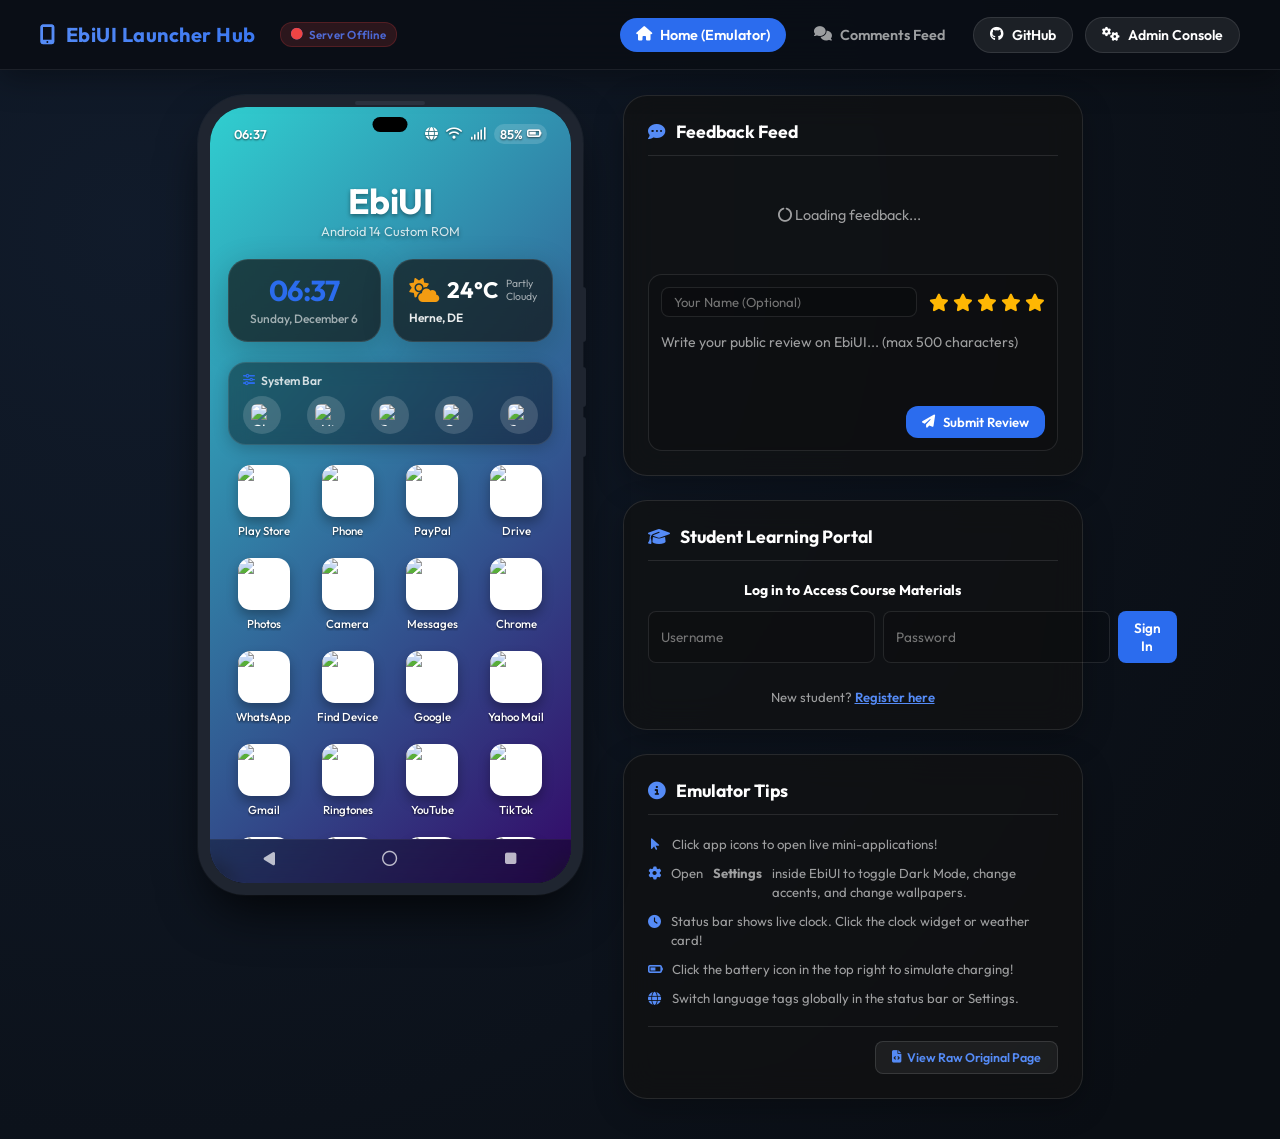
==== commit 4239a8d5: "Implement dynamic courses route, top navbar dropdown menu, and dynamic client rendering" ====
--- a/index.html
+++ b/index.html
@@ -14,19 +14,29 @@
     <link rel="stylesheet" href="https://cdnjs.cloudflare.com/ajax/libs/font-awesome/6.6.0/css/all.min.css" integrity="sha512-Kc323vGBEqzTmouAECnVceyQqyqdsSiqLQISBL29aUW4U/M7pSPA/gEUZQqv1cwx4OnYxTxve5UMg5GT6L4JJg==" crossorigin="anonymous" referrerpolicy="no-referrer" />
     
     <!-- App stylesheet -->
-    <link rel="stylesheet" href="static/styles.css?v=2.2">
+    <link rel="stylesheet" href="static/styles.css?v=3.5">
 </head>
 <body>
     <!-- 1. TOP HUB NAVIGATION BAR -->
     <header class="top-navbar">
         <div class="nav-brand">
             <i class="fa-solid fa-mobile-screen-button"></i> EbiUI Launcher Hub
+            <span id="connection-status-badge" class="connection-badge offline"><i class="fa-solid fa-circle"></i> Server Offline</span>
         </div>
         <nav class="nav-links">
             <button class="nav-tab active" id="nav-home-tab" data-tab="home"><i class="fa-solid fa-house"></i> Home (Emulator)</button>
             <button class="nav-tab" id="nav-dashboard-tab" data-tab="dashboard"><i class="fa-solid fa-comments"></i> Comments Feed</button>
+            
+            <!-- Courses Dropdown (Visible only to logged in users) -->
+            <div class="nav-dropdown-wrapper" id="nav-courses-dropdown-wrapper" style="display: none;">
+                <button class="nav-tab dropdown-trigger" id="nav-courses-btn">
+                    <i class="fa-solid fa-graduation-cap"></i> Courses <i class="fa-solid fa-chevron-down" style="font-size: 0.7rem; margin-left: 4px;"></i>
+                </button>
+                <div class="nav-dropdown-menu" id="nav-courses-menu"></div>
+            </div>
+
             <a href="https://github.com/bolokaiemi/mobile-phone-userinterface" class="nav-link-btn" target="_blank"><i class="fa-brands fa-github"></i> GitHub</a>
-            <a href="/admin" class="nav-link-btn" target="_blank"><i class="fa-solid fa-gears"></i> Admin Console</a>
+            <a href="/admin" id="nav-admin-link" class="nav-link-btn" target="_blank"><i class="fa-solid fa-gears"></i> Admin Console</a>
         </nav>
     </header>
 
@@ -679,105 +689,7 @@
                     </div>
                     <h4 class="student-section-title"><i class="fa-solid fa-graduation-cap"></i> Available Courses</h4>
                     <ul class="course-list">
-                        <!-- Course 1: HTML -->
-                        <li class="course-item-card">
-                            <div class="course-main-row">
-                                <div class="course-icon"><i class="fa-brands fa-html5" style="color: #e34c26;"></i></div>
-                                <div class="course-info">
-                                    <span class="course-name">HTML5 Fundamentals</span>
-                                    <span class="course-meta">Study Guide & Syllabus (PDF)</span>
-                                </div>
-                                <div class="course-actions">
-                                    <button class="course-action-btn" onclick="alert('Downloading HTML5 Syllabus PDF...')"><i class="fa-solid fa-download"></i></button>
-                                </div>
-                            </div>
-                            <div class="live-upgrade-wrapper">
-                                <label class="live-upgrade-label">
-                                    <input type="checkbox" class="live-upgrade-checkbox" data-course="HTML5 Fundamentals">
-                                    <span><i class="fa-solid fa-chalkboard-user"></i> Meet Teacher Direct (Live 1-on-1)</span>
-                                </label>
-                            </div>
-                        </li>
-                        
-                        <!-- Course 2: CSS -->
-                        <li class="course-item-card">
-                            <div class="course-main-row">
-                                <div class="course-icon"><i class="fa-brands fa-css3-alt" style="color: #264de4;"></i></div>
-                                <div class="course-info">
-                                    <span class="course-name">CSS3 Layouts & Styling</span>
-                                    <span class="course-meta">Video Lecture & Sandbox Practice</span>
-                                </div>
-                                <div class="course-actions">
-                                    <button class="course-action-btn" onclick="alert('Launching CSS3 Masterclass video...')"><i class="fa-solid fa-play"></i></button>
-                                </div>
-                            </div>
-                            <div class="live-upgrade-wrapper">
-                                <label class="live-upgrade-label">
-                                    <input type="checkbox" class="live-upgrade-checkbox" data-course="CSS3 Layouts & Styling">
-                                    <span><i class="fa-solid fa-chalkboard-user"></i> Meet Teacher Direct (Live 1-on-1)</span>
-                                </label>
-                            </div>
-                        </li>
-                        
-                        <!-- Course 3: JS -->
-                        <li class="course-item-card">
-                            <div class="course-main-row">
-                                <div class="course-icon"><i class="fa-brands fa-js" style="color: #f7df1e;"></i></div>
-                                <div class="course-info">
-                                    <span class="course-name">JavaScript Programming</span>
-                                    <span class="course-meta">Interactive Exercises & Sandbox</span>
-                                </div>
-                                <div class="course-actions">
-                                    <button class="course-action-btn" onclick="alert('Launching JS Programming Sandbox...')"><i class="fa-solid fa-code"></i></button>
-                                </div>
-                            </div>
-                            <div class="live-upgrade-wrapper">
-                                <label class="live-upgrade-label">
-                                    <input type="checkbox" class="live-upgrade-checkbox" data-course="JavaScript Programming">
-                                    <span><i class="fa-solid fa-chalkboard-user"></i> Meet Teacher Direct (Live 1-on-1)</span>
-                                </label>
-                            </div>
-                        </li>
-                        
-                        <!-- Course 4: Python -->
-                        <li class="course-item-card">
-                            <div class="course-main-row">
-                                <div class="course-icon"><i class="fa-brands fa-python" style="color: #3776ab;"></i></div>
-                                <div class="course-info">
-                                    <span class="course-name">Python Backend & Flask</span>
-                                    <span class="course-meta">Full Syllabus PDF & Guide</span>
-                                </div>
-                                <div class="course-actions">
-                                    <button class="course-action-btn" onclick="alert('Downloading Python Syllabus PDF...')"><i class="fa-solid fa-download"></i></button>
-                                </div>
-                            </div>
-                            <div class="live-upgrade-wrapper">
-                                <label class="live-upgrade-label">
-                                    <input type="checkbox" class="live-upgrade-checkbox" data-course="Python Backend & Flask">
-                                    <span><i class="fa-solid fa-chalkboard-user"></i> Meet Teacher Direct (Live 1-on-1)</span>
-                                </label>
-                            </div>
-                        </li>
-                        
-                        <!-- Course 5: SQL & SQLite -->
-                        <li class="course-item-card">
-                            <div class="course-main-row">
-                                <div class="course-icon"><i class="fa-solid fa-database" style="color: #00f2fe;"></i></div>
-                                <div class="course-info">
-                                    <span class="course-name">SQL & SQLite Databases</span>
-                                    <span class="course-meta">Syllabus PDF & SQL Practice Sandbox</span>
-                                </div>
-                                <div class="course-actions">
-                                    <button class="course-action-btn" onclick="alert('Downloading SQL Database Syllabus PDF...')"><i class="fa-solid fa-download"></i></button>
-                                </div>
-                            </div>
-                            <div class="live-upgrade-wrapper">
-                                <label class="live-upgrade-label">
-                                    <input type="checkbox" class="live-upgrade-checkbox" data-course="SQL & SQLite Databases">
-                                    <span><i class="fa-solid fa-chalkboard-user"></i> Meet Teacher Direct (Live 1-on-1)</span>
-                                </label>
-                            </div>
-                        </li>
+                        <!-- Populated dynamically via JS -->
                     </ul>
                 </div>
             </div>
@@ -801,6 +713,41 @@
         </section>
     </main>
 
+    <!-- Course Access Modal -->
+    <div class="course-modal" id="course-modal" style="display: none;">
+        <div class="course-modal-card">
+            <div class="course-modal-header">
+                <span class="course-modal-badge" id="course-modal-badge">HTML5</span>
+                <h4 class="course-modal-title" id="course-modal-title">HTML5 Fundamentals</h4>
+            </div>
+            
+            <div class="course-modal-body">
+                <p class="course-modal-desc" id="course-modal-desc">Learn the foundation of web development, including semantic tags, forms, media elements, and accessibility guidelines.</p>
+                
+                <div class="course-topics-box">
+                    <h5><i class="fa-solid fa-list-check"></i> What you will learn:</h5>
+                    <ul id="course-topics-list">
+                        <!-- topics injected dynamically -->
+                    </ul>
+                </div>
+
+                <div class="school-promo-box">
+                    <div class="school-promo-header">
+                        <i class="fa-solid fa-graduation-cap"></i>
+                        <span>Struggling with the concepts?</span>
+                    </div>
+                    <p>Attend <strong>Mr. Bolokaiemi Ebi's Online School</strong> for direct mentorship, live 1-on-1 help, and custom projects.</p>
+                </div>
+            </div>
+
+            <div class="course-modal-actions">
+                <button class="btn-secondary" id="course-modal-close">Close</button>
+                <button class="btn-live-enroll" id="course-modal-upgrade-btn"><i class="fa-solid fa-chalkboard-user"></i> Enroll in Live School</button>
+                <button class="btn-primary" id="course-modal-action-btn"><i class="fa-solid fa-file-pdf"></i> Access Materials</button>
+            </div>
+        </div>
+    </div>
+
     <!-- Direct Course Payment Modal -->
     <div class="payment-modal" id="payment-modal" style="display: none;">
         <div class="payment-modal-card">
@@ -838,6 +785,6 @@
     </div>
 
     <!-- Script loading -->
-    <script src="app.js?v=2.2"></script>
+    <script src="app.js?v=3.5"></script>
 </body>
 </html>
--- a/static/styles.css
+++ b/static/styles.css
@@ -2790,6 +2790,182 @@
     opacity: 0.9;
 }
 
+/* Course Access Modal styling */
+.course-modal {
+    position: fixed;
+    top: 0;
+    left: 0;
+    width: 100%;
+    height: 100%;
+    background: rgba(0, 0, 0, 0.8);
+    backdrop-filter: blur(8px);
+    display: flex;
+    align-items: center;
+    justify-content: center;
+    z-index: 9998;
+    animation: fadeIn 0.3s cubic-bezier(0.16, 1, 0.3, 1);
+}
+
+.course-modal-card {
+    background: rgba(18, 25, 41, 0.95);
+    border: 1px solid rgba(255, 255, 255, 0.1);
+    box-shadow: 0 24px 60px rgba(0, 0, 0, 0.8);
+    border-radius: 16px;
+    padding: 24px;
+    width: 100%;
+    max-width: 460px;
+    text-align: left;
+    display: flex;
+    flex-direction: column;
+    gap: 16px;
+}
+
+.course-modal-header {
+    display: flex;
+    flex-direction: column;
+    gap: 6px;
+    border-bottom: 1px solid rgba(255, 255, 255, 0.08);
+    padding-bottom: 12px;
+}
+
+.course-modal-badge {
+    align-self: flex-start;
+    background: rgba(59, 130, 246, 0.15);
+    color: #3b82f6;
+    font-size: 0.7rem;
+    font-weight: 600;
+    padding: 2px 8px;
+    border-radius: 20px;
+    text-transform: uppercase;
+}
+
+.course-modal-title {
+    font-size: 1.25rem;
+    font-weight: 700;
+    color: #f8fafc;
+}
+
+.course-modal-body {
+    display: flex;
+    flex-direction: column;
+    gap: 14px;
+}
+
+.course-modal-desc {
+    font-size: 0.82rem;
+    color: #cbd5e1;
+    line-height: 1.5;
+}
+
+.course-topics-box {
+    background: rgba(255, 255, 255, 0.01);
+    border: 1px solid rgba(255, 255, 255, 0.04);
+    border-radius: 10px;
+    padding: 12px;
+}
+
+.course-topics-box h5 {
+    font-size: 0.8rem;
+    font-weight: 600;
+    color: #94a3b8;
+    margin-bottom: 8px;
+}
+
+.course-topics-box ul {
+    list-style: none;
+    display: flex;
+    flex-direction: column;
+    gap: 6px;
+    padding-left: 4px;
+}
+
+.course-topics-box li {
+    font-size: 0.78rem;
+    color: #f1f5f9;
+    display: flex;
+    align-items: center;
+    gap: 8px;
+}
+
+.course-topics-box li::before {
+    content: "•";
+    color: #3b82f6;
+    font-weight: bold;
+}
+
+.school-promo-box {
+    background: rgba(139, 92, 246, 0.08);
+    border: 1px solid rgba(139, 92, 246, 0.2);
+    border-radius: 10px;
+    padding: 12px;
+}
+
+.school-promo-header {
+    display: flex;
+    align-items: center;
+    gap: 8px;
+    color: #a78bfa;
+    font-weight: 600;
+    font-size: 0.8rem;
+    margin-bottom: 4px;
+}
+
+.school-promo-box p {
+    font-size: 0.76rem;
+    color: #cbd5e1;
+    line-height: 1.4;
+}
+
+.course-modal-actions {
+    display: flex;
+    justify-content: flex-end;
+    gap: 10px;
+    border-top: 1px solid rgba(255, 255, 255, 0.08);
+    padding-top: 14px;
+    margin-top: 8px;
+}
+
+.course-modal-actions button, .course-modal-actions a {
+    font-family: inherit;
+    font-size: 0.78rem;
+    font-weight: 500;
+    padding: 8px 14px;
+    border-radius: 8px;
+    cursor: pointer;
+    border: none;
+    text-decoration: none;
+    text-align: center;
+    display: inline-flex;
+    align-items: center;
+    gap: 6px;
+    transition: opacity 0.2s;
+}
+
+.course-modal-actions .btn-secondary {
+    background: rgba(255, 255, 255, 0.05);
+    color: #cbd5e1;
+    border: 1px solid rgba(255, 255, 255, 0.1);
+}
+
+.course-modal-actions .btn-live-enroll {
+    background: rgba(139, 92, 246, 0.15);
+    color: #d8b4fe;
+    border: 1px solid rgba(139, 92, 246, 0.3);
+}
+
+.course-modal-actions .btn-live-enroll:hover {
+    background: rgba(139, 92, 246, 0.25);
+}
+
+.course-modal-actions .btn-primary {
+    background: linear-gradient(135deg, #3b82f6 0%, #8b5cf6 100%);
+    color: white;
+}
+
+.course-modal-actions .btn-primary:hover {
+    opacity: 0.9;
+}
+
 /* ------------------------------------------------------------- */
 /* RESPONSIVE DESIGN MEDIA QUERIES                              */
 /* ------------------------------------------------------------- */
@@ -2838,3 +3014,104 @@
         display: flex !important;
     }
 }
+
+/* Connection Status Badge Styling */
+.connection-badge {
+    display: inline-flex;
+    align-items: center;
+    gap: 6px;
+    font-size: 0.72rem;
+    font-weight: 600;
+    padding: 4px 10px;
+    border-radius: 12px;
+    margin-left: 14px;
+    vertical-align: middle;
+    letter-spacing: 0.02em;
+    transition: all 0.3s ease;
+}
+.connection-badge.offline {
+    background: rgba(239, 68, 68, 0.15);
+    color: #f87171;
+    border: 1px solid rgba(239, 68, 68, 0.2);
+}
+.connection-badge.offline i {
+    color: #ef4444;
+}
+.connection-badge.online {
+    background: rgba(16, 185, 129, 0.15);
+    color: #34d399;
+    border: 1px solid rgba(16, 185, 129, 0.2);
+}
+.connection-badge.online i {
+    color: #10b981;
+}
+
+/* Navbar Courses Dropdown Styling */
+.nav-dropdown-wrapper {
+    position: relative;
+    display: inline-block;
+}
+
+.dropdown-trigger {
+    display: inline-flex;
+    align-items: center;
+    gap: 6px;
+}
+
+.nav-dropdown-menu {
+    display: none;
+    position: absolute;
+    top: 100%;
+    left: 0;
+    background: rgba(15, 23, 42, 0.95);
+    backdrop-filter: blur(16px);
+    border: 1px solid rgba(255, 255, 255, 0.1);
+    border-radius: 12px;
+    min-width: 260px;
+    box-shadow: 0 12px 30px rgba(0, 0, 0, 0.6);
+    z-index: 1000;
+    margin-top: 10px;
+    padding: 8px 0;
+    overflow: hidden;
+    animation: fadeInDropdown 0.2s cubic-bezier(0.16, 1, 0.3, 1);
+}
+
+@keyframes fadeInDropdown {
+    from { opacity: 0; transform: translateY(-10px); }
+    to { opacity: 1; transform: translateY(0); }
+}
+
+.nav-dropdown-menu.active {
+    display: block;
+}
+
+.dropdown-item {
+    display: flex;
+    align-items: center;
+    gap: 12px;
+    padding: 10px 16px;
+    color: #f1f5f9;
+    text-decoration: none;
+    font-size: 0.85rem;
+    font-weight: 500;
+    font-family: inherit;
+    transition: all 0.2s ease;
+    cursor: pointer;
+    background: transparent;
+    border: none;
+    width: 100%;
+    text-align: left;
+    box-sizing: border-box;
+}
+
+.dropdown-item:hover {
+    background: rgba(255, 255, 255, 0.08);
+    color: #3b82f6;
+    padding-left: 20px;
+}
+
+.dropdown-item i {
+    font-size: 1.1rem;
+    width: 24px;
+    text-align: center;
+}
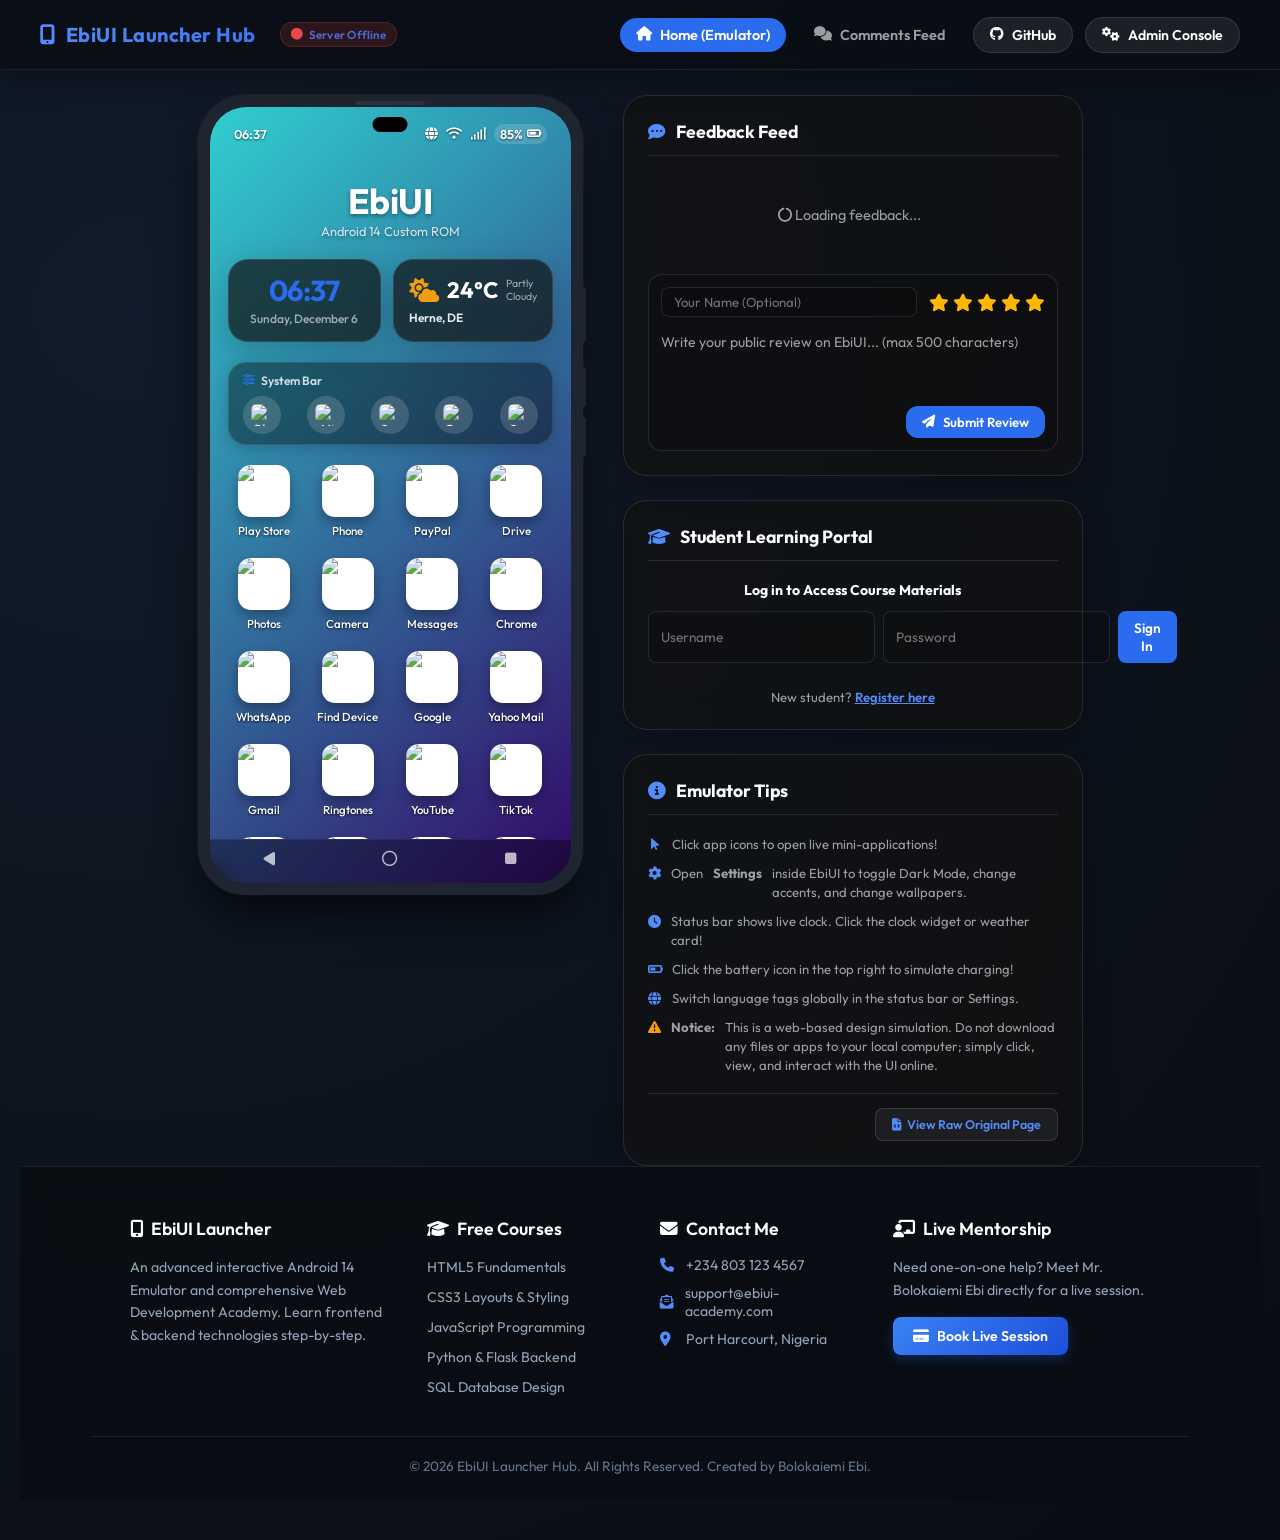
==== commit 417cb518: "Fix CORS and file:// blocks using localStorage fallback, add premium footer, courses dropdown, and c" ====
--- a/index.html
+++ b/index.html
@@ -14,7 +14,7 @@
     <link rel="stylesheet" href="https://cdnjs.cloudflare.com/ajax/libs/font-awesome/6.6.0/css/all.min.css" integrity="sha512-Kc323vGBEqzTmouAECnVceyQqyqdsSiqLQISBL29aUW4U/M7pSPA/gEUZQqv1cwx4OnYxTxve5UMg5GT6L4JJg==" crossorigin="anonymous" referrerpolicy="no-referrer" />
     
     <!-- App stylesheet -->
-    <link rel="stylesheet" href="static/styles.css?v=3.5">
+    <link rel="stylesheet" href="static/styles.css?v=4.0">
 </head>
 <body>
     <!-- 1. TOP HUB NAVIGATION BAR -->
@@ -703,6 +703,7 @@
                     <li><i class="fa-solid fa-clock"></i> Status bar shows live clock. Click the clock widget or weather card!</li>
                     <li><i class="fa-solid fa-battery-half"></i> Click the battery icon in the top right to simulate charging!</li>
                     <li><i class="fa-solid fa-globe"></i> Switch language tags globally in the status bar or Settings.</li>
+                    <li><i class="fa-solid fa-triangle-exclamation" style="color: #f59e0b;"></i> <strong>Notice:</strong> This is a web-based design simulation. Do not download any files or apps to your local computer; simply click, view, and interact with the UI online.</li>
                 </ul>
                 <div class="tips-action-bar">
                     <a href="templates/mobilephone.html" target="_blank" class="tip-link-btn">
@@ -784,7 +785,51 @@
         </div>
     </div>
 
+    <!-- 3. PREMIUM HUB FOOTER -->
+    <footer class="hub-footer">
+        <div class="footer-container">
+            <div class="footer-col about-col">
+                <h5 class="footer-title"><i class="fa-solid fa-mobile-screen-button"></i> EbiUI Launcher</h5>
+                <p class="footer-text">
+                    An advanced interactive Android 14 Emulator and comprehensive Web Development Academy. Learn frontend & backend technologies step-by-step.
+                </p>
+            </div>
+            
+            <div class="footer-col links-col">
+                <h5 class="footer-title"><i class="fa-solid fa-graduation-cap"></i> Free Courses</h5>
+                <ul class="footer-links">
+                    <li><a href="#" class="footer-course-link" data-course-id="html5">HTML5 Fundamentals</a></li>
+                    <li><a href="#" class="footer-course-link" data-course-id="css3">CSS3 Layouts & Styling</a></li>
+                    <li><a href="#" class="footer-course-link" data-course-id="js">JavaScript Programming</a></li>
+                    <li><a href="#" class="footer-course-link" data-course-id="python">Python & Flask Backend</a></li>
+                    <li><a href="#" class="footer-course-link" data-course-id="sql">SQL Database Design</a></li>
+                </ul>
+            </div>
+            
+            <div class="footer-col contact-col">
+                <h5 class="footer-title"><i class="fa-solid fa-envelope"></i> Contact Me</h5>
+                <ul class="footer-contact-info">
+                    <li><i class="fa-solid fa-phone"></i> +234 803 123 4567</li>
+                    <li><i class="fa-solid fa-envelope-open-text"></i> support@ebiui-academy.com</li>
+                    <li><i class="fa-solid fa-location-dot"></i> Port Harcourt, Nigeria</li>
+                </ul>
+            </div>
+
+            <div class="footer-col action-col">
+                <h5 class="footer-title"><i class="fa-solid fa-chalkboard-user"></i> Live Mentorship</h5>
+                <p class="footer-text">Need one-on-one help? Meet Mr. Bolokaiemi Ebi directly for a live session.</p>
+                <button class="footer-enroll-btn" id="footer-enroll-btn">
+                    <i class="fa-solid fa-credit-card"></i> Book Live Session
+                </button>
+            </div>
+        </div>
+        
+        <div class="footer-bottom">
+            <p>&copy; 2026 EbiUI Launcher Hub. All Rights Reserved. Created by Bolokaiemi Ebi.</p>
+        </div>
+    </footer>
+
     <!-- Script loading -->
-    <script src="app.js?v=3.5"></script>
+    <script src="app.js?v=4.0"></script>
 </body>
 </html>
--- a/static/styles.css
+++ b/static/styles.css
@@ -3115,3 +3115,175 @@
     width: 24px;
     text-align: center;
 }
+
+/* Hub Footer Styling */
+.hub-footer {
+    background: rgba(10, 14, 20, 0.95);
+    backdrop-filter: blur(16px);
+    -webkit-backdrop-filter: blur(16px);
+    border-top: 1px solid rgba(255, 255, 255, 0.08);
+    width: 100%;
+    margin-top: auto; /* Pushes footer to bottom if content is short */
+    padding: 50px 0 25px 0;
+    font-family: 'Outfit', sans-serif;
+    color: #cbd5e1;
+    z-index: 10;
+    box-sizing: border-box;
+}
+
+.light-theme .hub-footer {
+    background: rgba(248, 250, 252, 0.95);
+    border-top: 1px solid rgba(0, 0, 0, 0.08);
+    color: #475569;
+}
+
+.footer-container {
+    max-width: 1100px;
+    margin: 0 auto;
+    padding: 0 40px;
+    display: grid;
+    grid-template-columns: 2fr 1.5fr 1.5fr 2fr;
+    gap: 40px;
+}
+
+.footer-col {
+    display: flex;
+    flex-direction: column;
+    gap: 16px;
+}
+
+.footer-title {
+    font-size: 1.1rem;
+    font-weight: 600;
+    color: #ffffff;
+    margin: 0;
+    display: flex;
+    align-items: center;
+    gap: 8px;
+}
+
+.light-theme .footer-title {
+    color: #0f172a;
+}
+
+.footer-text {
+    font-size: 0.88rem;
+    line-height: 1.6;
+    margin: 0;
+    color: #94a3b8;
+}
+
+.light-theme .footer-text {
+    color: #64748b;
+}
+
+.footer-links, .footer-contact-info {
+    list-style: none;
+    padding: 0;
+    margin: 0;
+    display: flex;
+    flex-direction: column;
+    gap: 10px;
+}
+
+.footer-links a {
+    color: #94a3b8;
+    text-decoration: none;
+    font-size: 0.88rem;
+    transition: all 0.2s ease;
+    display: inline-block;
+}
+
+.footer-links a:hover {
+    color: var(--theme-primary-light, #3b82f6);
+    transform: translateX(4px);
+}
+
+.light-theme .footer-links a {
+    color: #64748b;
+}
+
+.light-theme .footer-links a:hover {
+    color: var(--theme-primary, #2563eb);
+}
+
+.footer-contact-info li {
+    font-size: 0.88rem;
+    display: flex;
+    align-items: center;
+    gap: 10px;
+    color: #94a3b8;
+}
+
+.light-theme .footer-contact-info li {
+    color: #64748b;
+}
+
+.footer-contact-info i {
+    width: 16px;
+    color: var(--theme-primary-light, #3b82f6);
+}
+
+.light-theme .footer-contact-info i {
+    color: var(--theme-primary, #2563eb);
+}
+
+.footer-enroll-btn {
+    align-self: flex-start;
+    background: linear-gradient(135deg, #3b82f6, #1d4ed8);
+    border: none;
+    border-radius: 8px;
+    color: white;
+    padding: 10px 20px;
+    font-size: 0.88rem;
+    font-weight: 600;
+    cursor: pointer;
+    display: inline-flex;
+    align-items: center;
+    gap: 8px;
+    transition: all 0.25s ease;
+    box-shadow: 0 4px 12px rgba(37, 99, 235, 0.3);
+}
+
+.footer-enroll-btn:hover {
+    transform: translateY(-2px);
+    box-shadow: 0 6px 16px rgba(37, 99, 235, 0.4);
+    background: linear-gradient(135deg, #60a5fa, #2563eb);
+}
+
+.footer-bottom {
+    max-width: 1100px;
+    margin: 40px auto 0 auto;
+    padding: 20px 40px 0 40px;
+    border-top: 1px solid rgba(255, 255, 255, 0.08);
+    text-align: center;
+}
+
+.light-theme .footer-bottom {
+    border-top: 1px solid rgba(0, 0, 0, 0.08);
+}
+
+.footer-bottom p {
+    font-size: 0.85rem;
+    color: #64748b;
+    margin: 0;
+}
+
+/* Responsive Footer styling */
+@media (max-width: 900px) {
+    .footer-container {
+        grid-template-columns: 1fr 1fr;
+        gap: 30px;
+    }
+}
+
+@media (max-width: 600px) {
+    .footer-container {
+        grid-template-columns: 1fr;
+        gap: 24px;
+        padding: 0 20px;
+    }
+    .footer-bottom {
+        padding: 20px 20px 0 20px;
+    }
+}
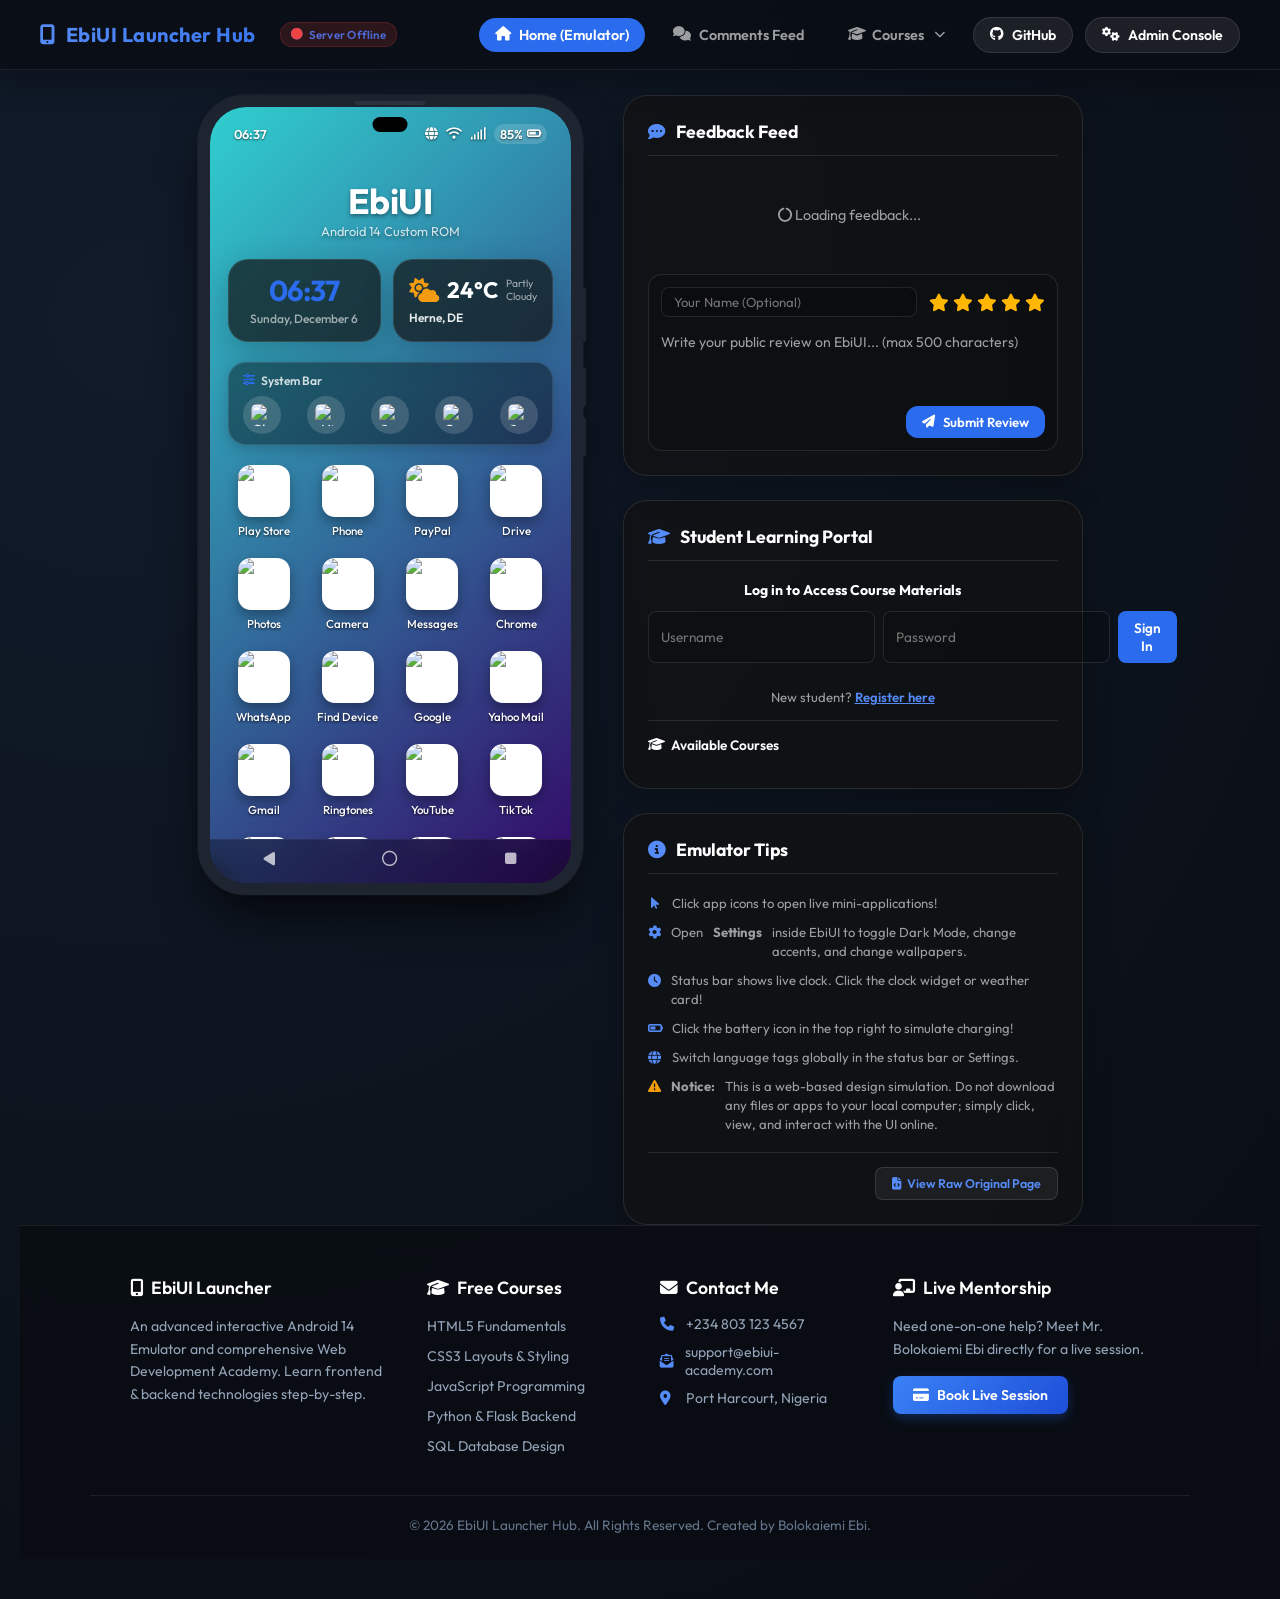
==== commit c391ded1: "Expose available courses and navbar dropdown publicly for guests, fix obsolete local authentication " ====
--- a/index.html
+++ b/index.html
@@ -27,8 +27,8 @@
             <button class="nav-tab active" id="nav-home-tab" data-tab="home"><i class="fa-solid fa-house"></i> Home (Emulator)</button>
             <button class="nav-tab" id="nav-dashboard-tab" data-tab="dashboard"><i class="fa-solid fa-comments"></i> Comments Feed</button>
             
-            <!-- Courses Dropdown (Visible only to logged in users) -->
-            <div class="nav-dropdown-wrapper" id="nav-courses-dropdown-wrapper" style="display: none;">
+            <!-- Courses Dropdown -->
+            <div class="nav-dropdown-wrapper" id="nav-courses-dropdown-wrapper" style="display: inline-block;">
                 <button class="nav-tab dropdown-trigger" id="nav-courses-btn">
                     <i class="fa-solid fa-graduation-cap"></i> Courses <i class="fa-solid fa-chevron-down" style="font-size: 0.7rem; margin-left: 4px;"></i>
                 </button>
@@ -687,6 +687,10 @@
                     <div class="student-profile-header">
                         <span class="user-status-text">Welcome back, <strong id="profile-username-text">username</strong>! | <a href="#" id="auth-logout-btn">Sign Out</a></span>
                     </div>
+                </div>
+
+                <!-- Available Courses (Publicly accessible) -->
+                <div class="courses-dashboard-section" style="margin-top: 15px; border-top: 1px solid var(--theme-border-glass); padding-top: 15px;">
                     <h4 class="student-section-title"><i class="fa-solid fa-graduation-cap"></i> Available Courses</h4>
                     <ul class="course-list">
                         <!-- Populated dynamically via JS -->
@@ -732,12 +736,24 @@
                     </ul>
                 </div>
 
+                <div class="w3schools-link-box" id="course-w3schools-box">
+                    <div class="w3schools-link-header">
+                        <i class="fa-solid fa-book-open"></i> Self-Study Tutorial
+                    </div>
+                    <p class="w3schools-link-desc">
+                        Explore interactive lessons and exercises to learn at your own pace:
+                    </p>
+                    <a href="#" id="course-w3schools-link" target="_blank" class="w3schools-link-anchor">
+                        <i class="fa-solid fa-arrow-up-right-from-square"></i> Open W3Schools Tutorial
+                    </a>
+                </div>
+
                 <div class="school-promo-box">
                     <div class="school-promo-header">
-                        <i class="fa-solid fa-graduation-cap"></i>
-                        <span>Struggling with the concepts?</span>
-                    </div>
-                    <p>Attend <strong>Mr. Bolokaiemi Ebi's Online School</strong> for direct mentorship, live 1-on-1 help, and custom projects.</p>
+                        <i class="fa-solid fa-circle-question" style="color: #f59e0b;"></i>
+                        <span>Need Help? Get Mentorship</span>
+                    </div>
+                    <p>If you need direct support, WhatsApp guidance, code reviews, or live 1-on-1 online lessons, enroll in <strong>Mr. Bolokaiemi Ebi's Live School</strong> below.</p>
                 </div>
             </div>
 
--- a/static/styles.css
+++ b/static/styles.css
@@ -2898,6 +2898,13 @@
     border: 1px solid rgba(139, 92, 246, 0.2);
     border-radius: 10px;
     padding: 12px;
+    transition: all 0.3s ease;
+}
+
+.school-promo-box:hover {
+    background: rgba(139, 92, 246, 0.12);
+    border-color: rgba(139, 92, 246, 0.4);
+    box-shadow: 0 4px 15px rgba(139, 92, 246, 0.15);
 }
 
 .school-promo-header {
@@ -2914,6 +2921,57 @@
     font-size: 0.76rem;
     color: #cbd5e1;
     line-height: 1.4;
+}
+
+/* W3Schools Self-Study Links box styles */
+.w3schools-link-box {
+    margin-top: 15px;
+    background: rgba(59, 130, 246, 0.05);
+    padding: 12px;
+    border-radius: 8px;
+    border: 1px dashed rgba(59, 130, 246, 0.2);
+    text-align: left;
+    margin-bottom: 15px;
+    transition: all 0.3s ease;
+}
+
+.w3schools-link-box:hover {
+    background: rgba(59, 130, 246, 0.08);
+    border-color: rgba(59, 130, 246, 0.3);
+    box-shadow: 0 4px 12px rgba(59, 130, 246, 0.1);
+}
+
+.w3schools-link-header {
+    font-weight: 600;
+    font-size: 0.9rem;
+    color: #3b82f6;
+    display: flex;
+    align-items: center;
+    gap: 8px;
+    margin-bottom: 6px;
+}
+
+.w3schools-link-desc {
+    font-size: 0.85rem;
+    line-height: 1.4;
+    color: #cbd5e1;
+    margin-bottom: 8px;
+}
+
+.w3schools-link-anchor {
+    display: inline-flex;
+    align-items: center;
+    gap: 6px;
+    font-size: 0.88rem;
+    color: #10b981;
+    text-decoration: none;
+    font-weight: 600;
+    transition: all 0.2s ease;
+}
+
+.w3schools-link-anchor:hover {
+    color: #34d399;
+    transform: translateX(3px);
 }
 
 .course-modal-actions {
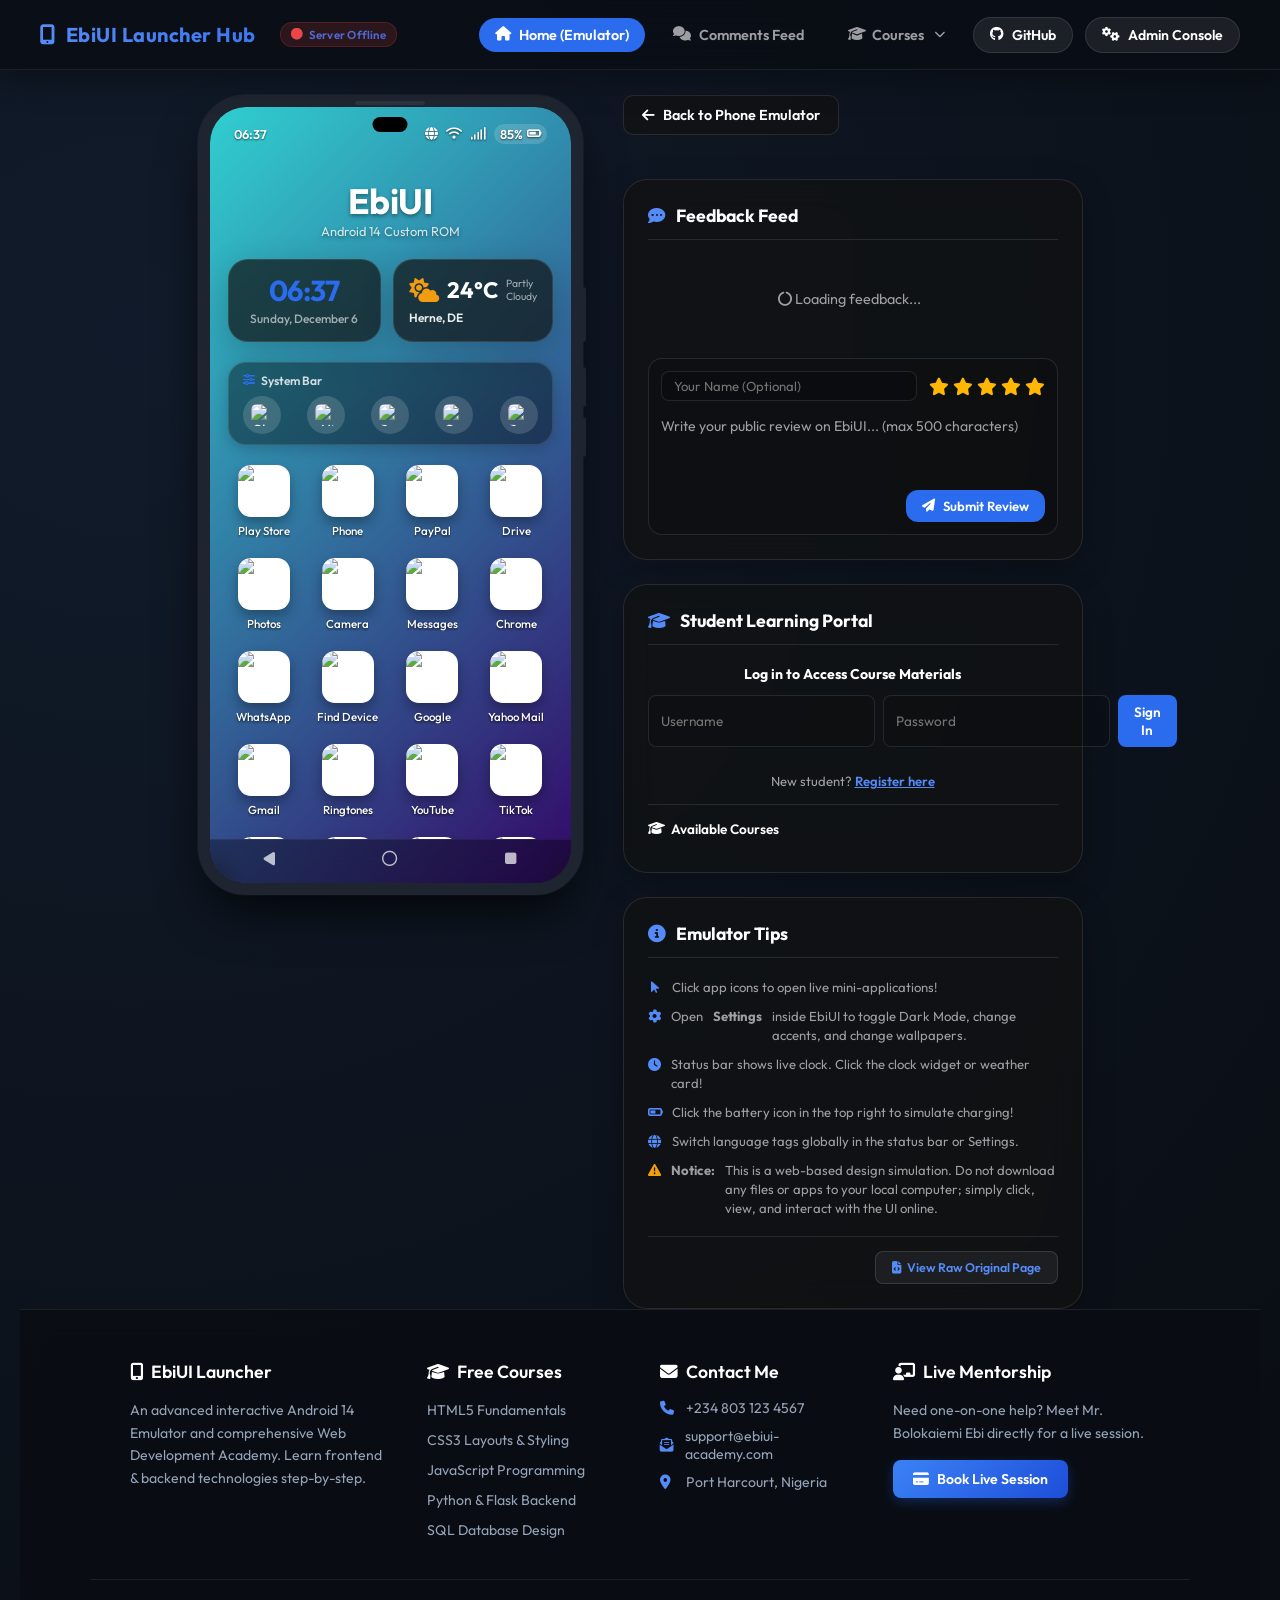
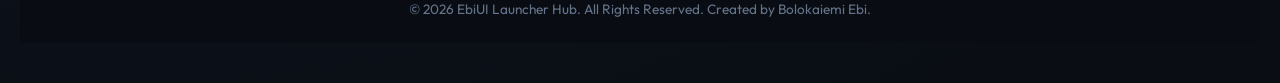
==== commit 58a4e83e: "Enhance navigation flow, automatically open external links in new tabs, add a dashboard back button," ====
--- a/index.html
+++ b/index.html
@@ -609,6 +609,13 @@
 
         <!-- Comments & Auth Dashboard Section -->
         <section class="dashboard-panel" id="tab-view-dashboard">
+            <!-- Unified Navigation Back Shortcut -->
+            <div class="dashboard-back-bar" style="margin-bottom: 20px; display: flex; justify-content: flex-start; width: 100%;">
+                <button class="btn-secondary" id="dashboard-back-btn" style="padding: 10px 18px; font-size: 0.9rem; border-radius: 10px; cursor: pointer; display: flex; align-items: center; gap: 8px; font-weight: 600; border: 1px solid var(--theme-border-glass); background: var(--theme-bg-glass); color: var(--text-primary); transition: all 0.3s ease;">
+                    <i class="fa-solid fa-arrow-left"></i> Back to Phone Emulator
+                </button>
+            </div>
+
             <!-- Unified Feedback Feed & Review Card -->
             <div class="dash-card comments-card">
                 <h3 class="card-title"><i class="fa-solid fa-comment-dots"></i> Feedback Feed</h3>
@@ -687,6 +694,14 @@
                     <div class="student-profile-header">
                         <span class="user-status-text">Welcome back, <strong id="profile-username-text">username</strong>! | <a href="#" id="auth-logout-btn">Sign Out</a></span>
                     </div>
+                    <div class="student-welcome-info" style="margin-top: 12px; padding: 12px 15px; background: rgba(59, 130, 246, 0.08); border: 1px solid rgba(59, 130, 246, 0.2); border-radius: 8px; font-size: 0.9rem; line-height: 1.45;">
+                        <p style="margin-bottom: 8px; color: #60a5fa;"><i class="fa-solid fa-circle-info"></i> <strong>What would you like to do next?</strong></p>
+                        <ul style="margin-left: 18px; color: var(--text-secondary); display: flex; flex-direction: column; gap: 4px;">
+                            <li><strong>Self-Study:</strong> Click <strong>View</strong> on any course below to explore free external W3Schools study links.</li>
+                            <li><strong>Premium Materials:</strong> Click <strong>View</strong> on any course and click <strong>Access Materials</strong> to download syllabus, slides, and source code.</li>
+                            <li><strong>Live Mentorship:</strong> Check the <strong>Meet Teacher Direct</strong> box on any course to book a direct 1-on-1 session with Mr. Ebi.</li>
+                        </ul>
+                    </div>
                 </div>
 
                 <!-- Available Courses (Publicly accessible) -->
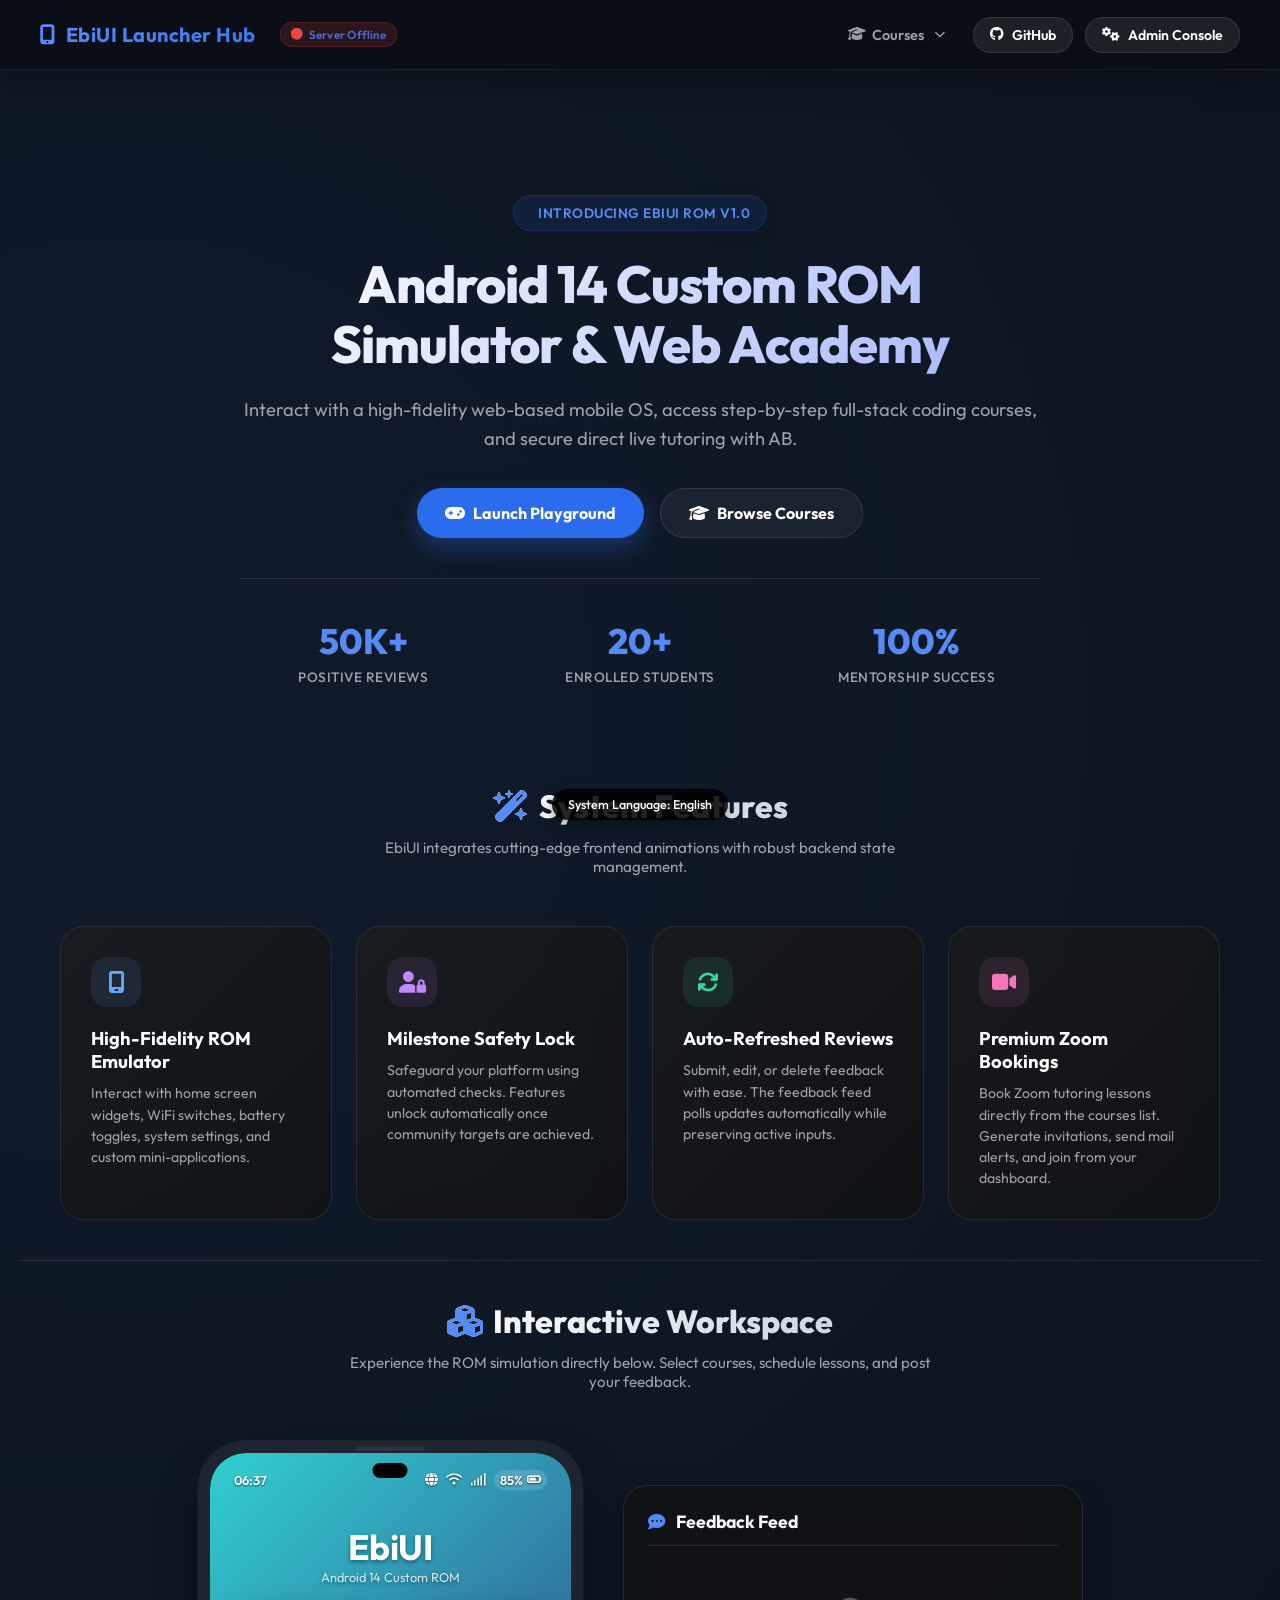
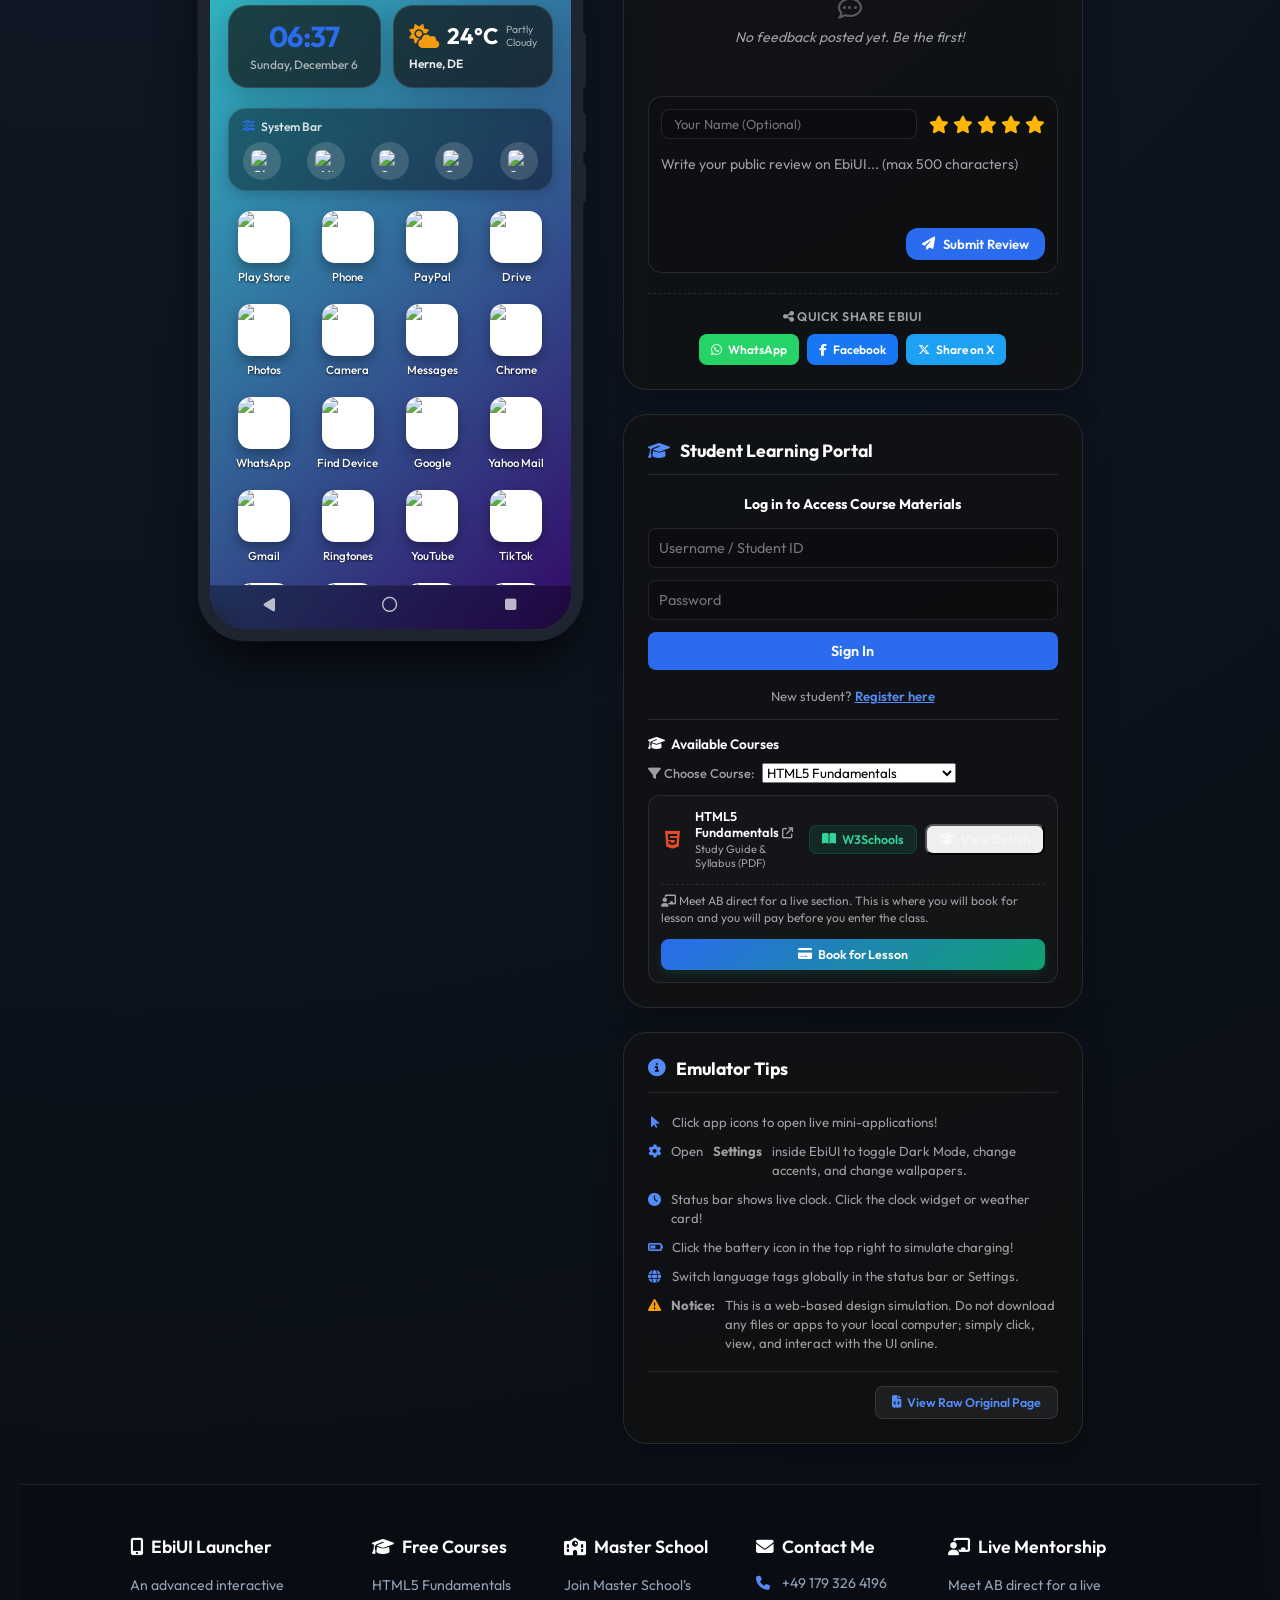
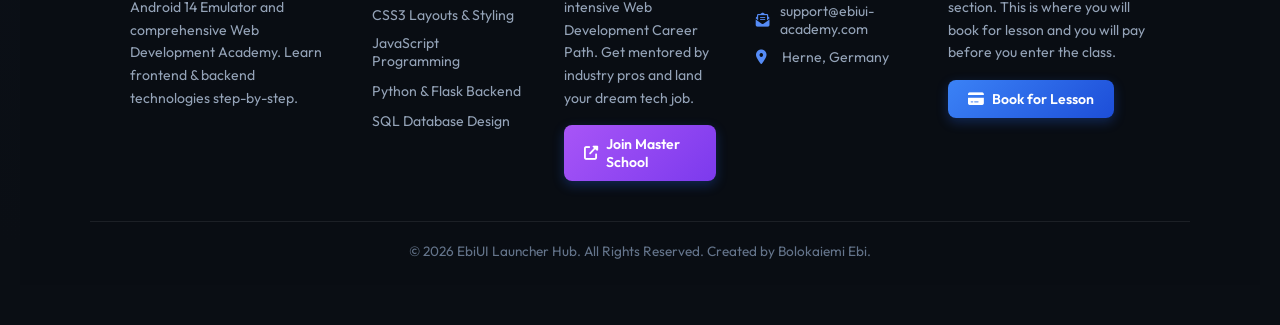
==== commit 08d77c96: "corrected files to fix previous Error" ====
--- a/index.html
+++ b/index.html
@@ -15,8 +15,11 @@
     
     <!-- App stylesheet -->
     <link rel="stylesheet" href="static/styles.css?v=4.0">
+     <!-- Favicon -->
+  <link rel="stylesheet" href="static/styles.css?v=4.0">
 </head>
 <body>
+
     <!-- 1. TOP HUB NAVIGATION BAR -->
     <header class="top-navbar">
         <div class="nav-brand">
@@ -25,7 +28,7 @@
         </div>
         <nav class="nav-links">
             <button class="nav-tab active" id="nav-home-tab" data-tab="home"><i class="fa-solid fa-house"></i> Home (Emulator)</button>
-            <button class="nav-tab" id="nav-dashboard-tab" data-tab="dashboard"><i class="fa-solid fa-comments"></i> Comments Feed</button>
+            <button class="nav-tab" id="nav-dashboard-tab" data-tab="dashboard"><i class="fa-solid fa-comments"></i> Portal & Reviews</button>
             
             <!-- Courses Dropdown -->
             <div class="nav-dropdown-wrapper" id="nav-courses-dropdown-wrapper" style="display: inline-block;">
@@ -35,15 +38,88 @@
                 <div class="nav-dropdown-menu" id="nav-courses-menu"></div>
             </div>
 
+            <!-- User Session Profile Badge -->
+            <div id="nav-user-badge" class="nav-user-badge" style="display: none; align-items: center; gap: 8px; background: rgba(255, 255, 255, 0.08); border: 1px solid var(--theme-border-glass); border-radius: 20px; padding: 4px 12px; margin-left: 10px;">
+                <span class="user-avatar-small" id="nav-user-avatar" style="width: 24px; height: 24px; border-radius: 50%; background: var(--theme-primary); color: white; display: flex; align-items: center; justify-content: center; font-size: 0.75rem; font-weight: 700;">U</span>
+                <span class="user-name-text" id="nav-username-badge" style="font-size: 0.82rem; font-weight: 600; color: #f1f5f9;">Student</span>
+                <button id="nav-logout-btn" class="nav-logout-btn" title="Sign Out" style="background: transparent; border: none; color: #f87171; cursor: pointer; font-size: 0.85rem; padding: 2px 4px; display: flex; align-items: center; justify-content: center; transition: color 0.2s;"><i class="fa-solid fa-right-from-bracket"></i></button>
+            </div>
+
             <a href="https://github.com/bolokaiemi/mobile-phone-userinterface" class="nav-link-btn" target="_blank"><i class="fa-brands fa-github"></i> GitHub</a>
             <a href="/admin" id="nav-admin-link" class="nav-link-btn" target="_blank"><i class="fa-solid fa-gears"></i> Admin Console</a>
         </nav>
     </header>
 
-    <!-- 2. MAIN HUB CONTENT CONTAINER -->
-    <main class="hub-container">
-        <!-- Phone View Section -->
-        <div class="phone-view-section active-tab-view" id="tab-view-home">
+    <!-- HERO SECTION -->
+    <section class="hero-section" id="hero">
+        <div class="hero-content">
+            <div class="hero-badge"><i class="fa-solid fa-sparkles"></i> Introducing EbiUI ROM v1.0</div>
+            <h1 class="hero-title">Android 14 Custom ROM Simulator & Web Academy</h1>
+            <p class="hero-subtitle">
+                Interact with a high-fidelity web-based mobile OS, access step-by-step full-stack coding courses, and secure direct live tutoring with AB.
+            </p>
+            <div class="hero-actions">
+                <a href="#playground" class="btn-hero-primary"><i class="fa-solid fa-gamepad"></i> Launch Playground</a>
+                <a href="#playground" class="btn-hero-secondary" id="hero-browse-courses-btn"><i class="fa-solid fa-graduation-cap"></i> Browse Courses</a>
+            </div>
+        </div>
+        <div class="hero-stats">
+            <div class="hero-stat-card">
+                <h3>50K+</h3>
+                <p>Positive Reviews</p>
+            </div>
+            <div class="hero-stat-card">
+                <h3>20+</h3>
+                <p>Enrolled Students</p>
+            </div>
+            <div class="hero-stat-card">
+                <h3>100%</h3>
+                <p>Mentorship Success</p>
+            </div>
+        </div>
+    </section>
+
+    <!-- FEATURES SECTION -->
+    <section class="features-section" id="features">
+        <div class="section-header">
+            <h2 class="section-title"><i class="fa-solid fa-wand-magic-sparkles"></i> System Features</h2>
+            <p class="section-desc">EbiUI integrates cutting-edge frontend animations with robust backend state management.</p>
+        </div>
+        <div class="features-grid">
+            <div class="feature-card">
+                <div class="feature-icon" style="color: #60a5fa; background: rgba(96,165,250,0.1);"><i class="fa-solid fa-mobile-screen"></i></div>
+                <h3 class="feature-title">High-Fidelity ROM Emulator</h3>
+                <p class="feature-text">Interact with home screen widgets, WiFi switches, battery toggles, system settings, and custom mini-applications.</p>
+            </div>
+            <div class="feature-card">
+                <div class="feature-icon" style="color: #c084fc; background: rgba(192,132,252,0.1);"><i class="fa-solid fa-user-lock"></i></div>
+                <h3 class="feature-title">Milestone Safety Lock</h3>
+                <p class="feature-text">Safeguard your platform using automated checks. Features unlock automatically once community targets are achieved.</p>
+            </div>
+            <div class="feature-card">
+                <div class="feature-icon" style="color: #34d399; background: rgba(52,211,153,0.1);"><i class="fa-solid fa-arrows-rotate"></i></div>
+                <h3 class="feature-title">Auto-Refreshed Reviews</h3>
+                <p class="feature-text">Submit, edit, or delete feedback with ease. The feedback feed polls updates automatically while preserving active inputs.</p>
+            </div>
+            <div class="feature-card">
+                <div class="feature-icon" style="color: #f472b6; background: rgba(244,114,182,0.1);"><i class="fa-solid fa-video"></i></div>
+                <h3 class="feature-title">Premium Zoom Bookings</h3>
+                <p class="feature-text">Book Zoom tutoring lessons directly from the courses list. Generate invitations, send mail alerts, and join from your dashboard.</p>
+            </div>
+        </div>
+    </section>
+
+    <!-- MAIN INTERACTIVE PLAYGROUND -->
+    <section class="playground-section" id="playground">
+        <div class="section-header">
+            <h2 class="section-title"><i class="fa-solid fa-cubes"></i> Interactive Workspace</h2>
+            <p class="section-desc">Experience the ROM simulation directly below. Select courses, schedule lessons, and post your feedback.</p>
+        </div>
+        
+        <!-- 2. MAIN HUB CONTENT CONTAINER -->
+        <main class="hub-container">
+            <!-- Phone View Section -->
+            <div class="phone-view-section active-tab-view" id="tab-view-home">
             <div class="phone-container">
         <!-- Physical hardware details -->
         <div class="phone-speaker"></div>
@@ -645,6 +721,24 @@
                     </div>
                 </div>
 
+                <!-- Permanent Feedback Quick Share Bar -->
+                <div class="feedback-quick-share" style="margin-top: 20px; padding-top: 15px; border-top: 1px dashed var(--theme-border-glass); text-align: center;">
+                    <span style="font-size: 0.78rem; color: var(--theme-text-muted); font-weight: 600; display: block; margin-bottom: 10px; text-transform: uppercase; letter-spacing: 0.5px;">
+                        <i class="fa-solid fa-share-nodes"></i> Quick Share EbiUI
+                    </span>
+                    <div style="display: flex; gap: 8px; justify-content: center; flex-wrap: wrap;">
+                        <a href="https://api.whatsapp.com/send?text=Check%20out%20EbiUI%20Launcher%20Hub%20and%20Web%20Academy%20at%20https%3A%2F%2Fbolokaiemi.github.io%2Fmobile-phone-userinterface%2F" target="_blank" style="display: inline-flex; align-items: center; gap: 6px; padding: 8px 12px; font-size: 0.75rem; border-radius: 8px; background-color: #25d366; color: white; font-weight: 600; text-decoration: none; transition: transform 0.2s;" onmouseover="this.style.transform='scale(1.05)';" onmouseout="this.style.transform='scale(1)';">
+                            <i class="fa-brands fa-whatsapp"></i> WhatsApp
+                        </a>
+                        <a href="https://www.facebook.com/sharer/sharer.php?u=https%3A%2F%2Fbolokaiemi.github.io%2Fmobile-phone-userinterface%2F" target="_blank" style="display: inline-flex; align-items: center; gap: 6px; padding: 8px 12px; font-size: 0.75rem; border-radius: 8px; background-color: #1877f2; color: white; font-weight: 600; text-decoration: none; transition: transform 0.2s;" onmouseover="this.style.transform='scale(1.05)';" onmouseout="this.style.transform='scale(1)';">
+                            <i class="fa-brands fa-facebook-f"></i> Facebook
+                        </a>
+                        <a href="https://twitter.com/intent/tweet?text=Check%20out%20EbiUI%20Launcher%20Hub%20and%20Web%20Academy!%20&url=https%3A%2F%2Fbolokaiemi.github.io%2Fmobile-phone-userinterface%2F" target="_blank" style="display: inline-flex; align-items: center; gap: 6px; padding: 8px 12px; font-size: 0.75rem; border-radius: 8px; background-color: #1da1f2; color: white; font-weight: 600; text-decoration: none; transition: transform 0.2s;" onmouseover="this.style.transform='scale(1.05)';" onmouseout="this.style.transform='scale(1)';">
+                            <i class="fa-brands fa-x-twitter"></i> Share on X
+                        </a>
+                    </div>
+                </div>
+
                 <!-- Social Sharing Overlay (appears right after submitting) -->
                 <div class="share-overlay" id="share-overlay" style="display: none;">
                     <div class="share-card">
@@ -663,29 +757,39 @@
             <!-- Student & Learning Portal Card -->
             <div class="dash-card student-card">
                 <h3 class="card-title"><i class="fa-solid fa-graduation-cap"></i> Student Learning Portal</h3>
-                
+
                 <!-- If Logged Out: Show Student Login Forms -->
                 <div class="student-auth-wrapper" id="student-auth-wrapper">
                     <h4 class="auth-section-title" id="student-auth-title">Log in to Access Course Materials</h4>
-                    
+
                     <!-- Login Form -->
-                    <form class="auth-form active-form" id="login-form">
-                        <div class="form-row">
-                            <input type="text" id="login-username" placeholder="Username" required autocomplete="username">
-                            <input type="password" id="login-password" placeholder="Password" required autocomplete="current-password">
-                            <button type="submit" class="btn-primary">Sign In</button>
-                        </div>
-                        <p class="auth-helper-text">New student? <a href="#" id="link-to-register">Register here</a></p>
+                    <form class="auth-form active-form" id="login-form" style="flex-direction: column; gap: 12px; margin-top: 15px;">
+                        <div class="form-group">
+                            <input type="text" id="login-username" placeholder="Username / Student ID" required autocomplete="username" style="background: rgba(0,0,0,0.2); border: 1px solid var(--theme-border-glass); padding: 10px; border-radius: 8px; color: white;">
+                        </div>
+                        <div class="form-group">
+                            <input type="password" id="login-password" placeholder="Password" required autocomplete="current-password" style="background: rgba(0,0,0,0.2); border: 1px solid var(--theme-border-glass); padding: 10px; border-radius: 8px; color: white;">
+                        </div>
+                        <button type="submit" class="btn-primary" style="width: 100%; padding: 10px; border-radius: 8px; font-weight: 600;">Sign In</button>
+                        <p class="auth-helper-text" style="text-align: center; margin-top: 6px;">New student? <a href="#" id="link-to-register">Register here</a></p>
                     </form>
-                    
+
                     <!-- Register Form -->
-                    <form class="auth-form" id="register-form" style="display: none;">
-                        <div class="form-row">
-                            <input type="text" id="register-username" placeholder="Choose Username" required autocomplete="username">
-                            <input type="password" id="register-password" placeholder="Choose Password" required autocomplete="new-password">
-                            <button type="submit" class="btn-primary">Register</button>
-                        </div>
-                        <p class="auth-helper-text">Already registered? <a href="#" id="link-to-login">Sign In</a></p>
+                    <form class="auth-form" id="register-form" style="display: none; flex-direction: column; gap: 12px; margin-top: 15px;">
+                        <div class="form-group">
+                            <input type="text" id="register-fullname" placeholder="Full Name" required autocomplete="name" style="background: rgba(0,0,0,0.2); border: 1px solid var(--theme-border-glass); padding: 10px; border-radius: 8px; color: white;">
+                        </div>
+                        <div class="form-group">
+                            <input type="email" id="register-email" placeholder="Email Address" required autocomplete="email" style="background: rgba(0,0,0,0.2); border: 1px solid var(--theme-border-glass); padding: 10px; border-radius: 8px; color: white;">
+                        </div>
+                        <div class="form-group">
+                            <input type="text" id="register-username" placeholder="Choose Username" required autocomplete="username" style="background: rgba(0,0,0,0.2); border: 1px solid var(--theme-border-glass); padding: 10px; border-radius: 8px; color: white;">
+                        </div>
+                        <div class="form-group">
+                            <input type="password" id="register-password" placeholder="Choose Password" required autocomplete="new-password" style="background: rgba(0,0,0,0.2); border: 1px solid var(--theme-border-glass); padding: 10px; border-radius: 8px; color: white;">
+                        </div>
+                        <button type="submit" class="btn-primary" style="width: 100%; padding: 10px; border-radius: 8px; font-weight: 600;">Register Account</button>
+                        <p class="auth-helper-text" style="text-align: center; margin-top: 6px;">Already registered? <a href="#" id="link-to-login">Sign In</a></p>
                     </form>
                 </div>
 
@@ -699,14 +803,68 @@
                         <ul style="margin-left: 18px; color: var(--text-secondary); display: flex; flex-direction: column; gap: 4px;">
                             <li><strong>Self-Study:</strong> Click <strong>View</strong> on any course below to explore free external W3Schools study links.</li>
                             <li><strong>Premium Materials:</strong> Click <strong>View</strong> on any course and click <strong>Access Materials</strong> to download syllabus, slides, and source code.</li>
-                            <li><strong>Live Mentorship:</strong> Check the <strong>Meet Teacher Direct</strong> box on any course to book a direct 1-on-1 session with Mr. Ebi.</li>
+                            <li><strong>Live Mentorship:</strong> Check the <strong>Meet AB direct</strong> box on any course to book for a lesson (payment required before entry).</li>
                         </ul>
+                    </div>
+
+                    <!-- School Launch Milestones Tracker Card -->
+                    <div class="school-milestones-card" id="school-milestones-card" style="margin-top: 15px; background: rgba(168, 85, 247, 0.04); border: 1px solid rgba(168, 85, 247, 0.2); border-radius: 10px; padding: 14px;">
+                        <h4 class="student-section-title" style="color: #c084fc; font-size: 0.85rem; font-weight: 600; margin-bottom: 10px; display: flex; align-items: center; gap: 6px;"><i class="fa-solid fa-flag-checkered"></i> School Kick-off Milestones</h4>
+                        <div class="milestones-progress-list" style="display: flex; flex-direction: column; gap: 12px;">
+
+                            <!-- Enrollment Progress -->
+                            <div class="milestone-progress-item">
+                                <div class="milestone-meta" style="display: flex; justify-content: space-between; font-size: 0.8rem; margin-bottom: 4px;">
+                                    <span style="color: var(--text-primary); font-weight: 500;"><i class="fa-solid fa-user-graduate"></i> Enrolled Students Goal</span>
+                                    <span style="color: #c084fc;" id="milestone-students-count">0 / 20</span>
+                                </div>
+                                <div class="milestone-progress-bar-bg" style="width: 100%; height: 6px; background: rgba(255,255,255,0.06); border-radius: 3px; overflow: hidden;">
+                                    <div class="milestone-progress-bar-fill" id="milestone-students-bar" style="width: 0%; height: 100%; background: linear-gradient(90deg, #a855f7, #7c3aed); border-radius: 3px; transition: width 0.6s cubic-bezier(0.4, 0, 0.2, 1);"></div>
+                                </div>
+                            </div>
+
+                            <!-- Positive Comments Progress -->
+                            <div class="milestone-progress-item">
+                                <div class="milestone-meta" style="display: flex; justify-content: space-between; font-size: 0.8rem; margin-bottom: 4px;">
+                                    <span style="color: var(--text-primary); font-weight: 500;"><i class="fa-solid fa-comments"></i> Positive Comments Goal</span>
+                                    <span style="color: #34d399;" id="milestone-comments-count">0 / 50,000</span>
+                                </div>
+                                <div class="milestone-progress-bar-bg" style="width: 100%; height: 6px; background: rgba(255,255,255,0.06); border-radius: 3px; overflow: hidden;">
+                                    <div class="milestone-progress-bar-fill" id="milestone-comments-bar" style="width: 0%; height: 100%; background: linear-gradient(90deg, #10b981, #059669); border-radius: 3px; transition: width 0.6s cubic-bezier(0.4, 0, 0.2, 1);"></div>
+                                </div>
+                            </div>
+
+                            <!-- Kickoff Status Badge -->
+                            <div class="milestone-status-badge" id="milestone-status-badge" style="margin-top: 4px; font-size: 0.78rem; font-weight: 600; text-align: center; padding: 6px 12px; border-radius: 6px; background: rgba(255,255,255,0.04); color: var(--text-secondary); border: 1px solid rgba(255,255,255,0.06);">
+                                Checking kick-off status...
+                            </div>
+
+                        </div>
+                    </div>
+
+                    <!-- Scheduled Zoom Lessons Container -->
+                    <div class="zoom-lessons-card" id="zoom-lessons-card" style="margin-top: 15px; display: none; background: rgba(16, 185, 129, 0.04); border: 1px solid rgba(16, 185, 129, 0.15); border-radius: 10px; padding: 14px;">
+                        <h4 class="student-section-title" style="color: #34d399; font-size: 0.85rem; font-weight: 600; margin-bottom: 10px; display: flex; align-items: center; gap: 6px;"><i class="fa-solid fa-video"></i> Scheduled Zoom Lessons</h4>
+                        <div class="zoom-lessons-list" id="zoom-lessons-list" style="display: flex; flex-direction: column; gap: 8px;">
+                            <div class="zoom-empty-state" style="font-size: 0.8rem; color: var(--text-secondary); text-align: center; padding: 12px; border: 1px dashed rgba(255,255,255,0.08); border-radius: 8px;">
+                                No Zoom lessons booked yet. Book a course below to schedule your class!
+                            </div>
+                        </div>
                     </div>
                 </div>
 
                 <!-- Available Courses (Publicly accessible) -->
                 <div class="courses-dashboard-section" style="margin-top: 15px; border-top: 1px solid var(--theme-border-glass); padding-top: 15px;">
                     <h4 class="student-section-title"><i class="fa-solid fa-graduation-cap"></i> Available Courses</h4>
+
+                    <!-- Dynamic selector to avoid list repetition -->
+                    <div class="course-selector-wrapper" style="margin-bottom: 12px; display: flex; align-items: center; gap: 8px;">
+                        <label for="dashboard-course-select" style="font-size: 0.8rem; color: var(--theme-text-muted); font-weight: 500; min-width: fit-content;"><i class="fa-solid fa-filter"></i> Choose Course:</label>
+                        <select id="dashboard-course-select">
+                            <!-- Dynamically populated options -->
+                        </select>
+                    </div>
+
                     <ul class="course-list">
                         <!-- Populated dynamically via JS -->
                     </ul>
@@ -732,6 +890,7 @@
             </div>
         </section>
     </main>
+</section>
 
     <!-- Course Access Modal -->
     <div class="course-modal" id="course-modal" style="display: none;">
@@ -768,13 +927,13 @@
                         <i class="fa-solid fa-circle-question" style="color: #f59e0b;"></i>
                         <span>Need Help? Get Mentorship</span>
                     </div>
-                    <p>If you need direct support, WhatsApp guidance, code reviews, or live 1-on-1 online lessons, enroll in <strong>Mr. Bolokaiemi Ebi's Live School</strong> below.</p>
+                    <p>Meet AB direct for a live section. This is where you will book for lesson and you will pay before you enter the class.</p>
                 </div>
             </div>
 
             <div class="course-modal-actions">
                 <button class="btn-secondary" id="course-modal-close">Close</button>
-                <button class="btn-live-enroll" id="course-modal-upgrade-btn"><i class="fa-solid fa-chalkboard-user"></i> Enroll in Live School</button>
+                <button class="btn-live-enroll" id="course-modal-upgrade-btn"><i class="fa-solid fa-credit-card"></i> Book for Lesson</button>
                 <button class="btn-primary" id="course-modal-action-btn"><i class="fa-solid fa-file-pdf"></i> Access Materials</button>
             </div>
         </div>
@@ -784,7 +943,7 @@
     <div class="payment-modal" id="payment-modal" style="display: none;">
         <div class="payment-modal-card">
             <h4 class="payment-modal-title"><i class="fa-solid fa-chalkboard-user"></i> Live Direct Tutoring Premium Upgrade</h4>
-            <p class="payment-modal-desc">Upgrade your access for <strong id="payment-course-name">Course Name</strong> to meet <strong>Mr. Bolokaiemi Ebi</strong> directly as your teacher.</p>
+            <p class="payment-modal-desc">Upgrade your access for <strong id="payment-course-name">Course Name</strong> to meet AB direct for a live section. This is where you will book for lesson and you will pay before you enter the class.</p>
             
             <div class="payment-features-list">
                 <div><i class="fa-solid fa-check"></i> Live 1-on-1 online classes (1 hr/session)</div>
@@ -798,6 +957,9 @@
             </div>
             
             <form id="premium-payment-form">
+                <div class="payment-form-row" id="payment-email-row" style="display: none;">
+                    <input type="email" id="billing-email" placeholder="Email Address (for lesson details)">
+                </div>
                 <div class="payment-form-row">
                     <input type="text" id="billing-name" placeholder="Full Billing Name" required>
                 </div>
@@ -829,28 +991,38 @@
             <div class="footer-col links-col">
                 <h5 class="footer-title"><i class="fa-solid fa-graduation-cap"></i> Free Courses</h5>
                 <ul class="footer-links">
-                    <li><a href="#" class="footer-course-link" data-course-id="html5">HTML5 Fundamentals</a></li>
-                    <li><a href="#" class="footer-course-link" data-course-id="css3">CSS3 Layouts & Styling</a></li>
-                    <li><a href="#" class="footer-course-link" data-course-id="js">JavaScript Programming</a></li>
-                    <li><a href="#" class="footer-course-link" data-course-id="python">Python & Flask Backend</a></li>
-                    <li><a href="#" class="footer-course-link" data-course-id="sql">SQL Database Design</a></li>
+                    <li><a href="https://www.w3schools.com/html/" target="_blank">HTML5 Fundamentals</a></li>
+                    <li><a href="https://www.w3schools.com/css/" target="_blank">CSS3 Layouts & Styling</a></li>
+                    <li><a href="https://www.w3schools.com/js/" target="_blank">JavaScript Programming</a></li>
+                    <li><a href="https://www.w3schools.com/python/" target="_blank">Python & Flask Backend</a></li>
+                    <li><a href="https://www.w3schools.com/sql/" target="_blank">SQL Database Design</a></li>
                 </ul>
+            </div>
+
+            <div class="footer-col education-col">
+                <h5 class="footer-title"><i class="fa-solid fa-school"></i> Master School</h5>
+                <p class="footer-text">
+                    Join Master School's intensive Web Development Career Path. Get mentored by industry pros and land your dream tech job.
+                </p>
+                <a href="https://www.masterschool.com" target="_blank" class="footer-enroll-btn" id="footer-register-school-btn" style="background: linear-gradient(135deg, #a855f7, #7c3aed); border: none; text-decoration: none; display: inline-flex; align-items: center; justify-content: center; gap: 8px; color: white;">
+                    <i class="fa-solid fa-up-right-from-square"></i> Join Master School
+                </a>
             </div>
             
             <div class="footer-col contact-col">
                 <h5 class="footer-title"><i class="fa-solid fa-envelope"></i> Contact Me</h5>
                 <ul class="footer-contact-info">
-                    <li><i class="fa-solid fa-phone"></i> +234 803 123 4567</li>
+                    <li><i class="fa-solid fa-phone"></i> +49 179 326 4196</li>
                     <li><i class="fa-solid fa-envelope-open-text"></i> support@ebiui-academy.com</li>
-                    <li><i class="fa-solid fa-location-dot"></i> Port Harcourt, Nigeria</li>
+                    <li><i class="fa-solid fa-location-dot"></i> Herne, Germany</li>
                 </ul>
             </div>
 
             <div class="footer-col action-col">
                 <h5 class="footer-title"><i class="fa-solid fa-chalkboard-user"></i> Live Mentorship</h5>
-                <p class="footer-text">Need one-on-one help? Meet Mr. Bolokaiemi Ebi directly for a live session.</p>
+                <p class="footer-text">Meet AB direct for a live section. This is where you will book for lesson and you will pay before you enter the class.</p>
                 <button class="footer-enroll-btn" id="footer-enroll-btn">
-                    <i class="fa-solid fa-credit-card"></i> Book Live Session
+                    <i class="fa-solid fa-credit-card"></i> Book for Lesson
                 </button>
             </div>
         </div>
--- a/static/styles.css
+++ b/static/styles.css
@@ -50,11 +50,11 @@
     color: #ffffff;
     min-height: 100vh;
     display: flex;
-    justify-content: center;
+    flex-direction: column;
     align-items: center;
     overflow-x: hidden;
-    padding: 20px;
-    gap: 40px;
+    padding: 100px 20px 40px 20px;
+    gap: 60px;
 }
 
 /* ------------------------------------------------------------- */
@@ -2622,6 +2622,49 @@
     accent-color: var(--theme-primary-light);
 }
 
+/* Styled Premium Booking Button */
+.live-upgrade-btn {
+    display: inline-flex;
+    align-items: center;
+    justify-content: center;
+    gap: 6px;
+    width: 100%;
+    background: linear-gradient(135deg, var(--theme-primary) 0%, rgba(16, 185, 129, 0.85) 100%);
+    color: white;
+    border: none;
+    border-radius: 8px;
+    padding: 8px 12px;
+    font-size: 0.78rem;
+    font-weight: 600;
+    cursor: pointer;
+    font-family: inherit;
+    transition: all 0.2s ease;
+    margin-top: 6px;
+    box-shadow: 0 4px 10px rgba(16, 185, 129, 0.15);
+}
+
+.live-upgrade-btn:hover {
+    transform: translateY(-1px);
+    box-shadow: 0 6px 14px rgba(16, 185, 129, 0.25);
+    opacity: 0.95;
+}
+
+.live-upgrade-active-badge {
+    display: inline-flex;
+    align-items: center;
+    gap: 6px;
+    font-size: 0.78rem;
+    font-weight: 600;
+    color: #10b981;
+    background: rgba(16, 185, 129, 0.08);
+    border: 1px solid rgba(16, 185, 129, 0.2);
+    border-radius: 8px;
+    padding: 8px 12px;
+    width: 100%;
+    justify-content: center;
+    margin-top: 6px;
+}
+
 .student-section-title {
     font-size: 0.85rem;
     font-weight: 600;
@@ -3070,6 +3113,13 @@
     
     .dashboard-panel {
         display: flex !important;
+    }
+
+    /* Hide mobile-only tabs and buttons on desktop screens */
+    #nav-home-tab,
+    #nav-dashboard-tab,
+    #dashboard-back-btn {
+        display: none !important;
     }
 }
 
@@ -3200,7 +3250,7 @@
     margin: 0 auto;
     padding: 0 40px;
     display: grid;
-    grid-template-columns: 2fr 1.5fr 1.5fr 2fr;
+    grid-template-columns: 2fr 1.5fr 1.5fr 1.5fr 2fr;
     gap: 40px;
 }
 
@@ -3345,3 +3395,340 @@
         padding: 20px 20px 0 20px;
     }
 }
+
+/* Top Navbar User Session Badge */
+.nav-user-badge {
+    animation: fadeIn 0.3s ease;
+}
+.nav-logout-btn:hover {
+    color: #fca5a5 !important;
+    transform: scale(1.1);
+}
+
+/* Zoom Lessons Dashboard styling */
+.zoom-lesson-item {
+    display: flex;
+    justify-content: space-between;
+    align-items: center;
+    background: rgba(255, 255, 255, 0.03);
+    border: 1px solid rgba(255, 255, 255, 0.06);
+    border-radius: 8px;
+    padding: 10px 14px;
+    transition: all 0.2s ease;
+}
+.zoom-lesson-item:hover {
+    background: rgba(16, 185, 129, 0.08);
+    border-color: rgba(16, 185, 129, 0.3);
+    box-shadow: 0 4px 12px rgba(16, 185, 129, 0.08);
+}
+.zoom-lesson-info {
+    display: flex;
+    flex-direction: column;
+    gap: 4px;
+}
+.zoom-lesson-title {
+    font-size: 0.82rem;
+    font-weight: 600;
+    color: #f1f5f9;
+}
+.zoom-lesson-date {
+    font-size: 0.72rem;
+    color: #94a3b8;
+}
+.zoom-join-btn {
+    text-decoration: none;
+    background: linear-gradient(135deg, #10b981 0%, #059669 100%);
+    color: white;
+    font-size: 0.78rem;
+    font-weight: 600;
+    padding: 6px 14px;
+    border-radius: 6px;
+    display: inline-flex;
+    align-items: center;
+    gap: 6px;
+    box-shadow: 0 4px 10px rgba(16, 185, 129, 0.2);
+    transition: all 0.2s ease;
+}
+.zoom-join-btn:hover {
+    transform: translateY(-1px);
+    box-shadow: 0 6px 14px rgba(16, 185, 129, 0.3);
+    opacity: 0.95;
+}
+
+/* General Landing Page Sections */
+.hero-section {
+    width: 100%;
+    max-width: 1200px;
+    margin: 40px auto 0 auto;
+    display: flex;
+    flex-direction: column;
+    align-items: center;
+    text-align: center;
+    padding: 60px 20px;
+    position: relative;
+}
+
+.hero-content {
+    max-width: 800px;
+    margin-bottom: 40px;
+}
+
+.hero-badge {
+    display: inline-flex;
+    align-items: center;
+    gap: 8px;
+    background: hsla(var(--theme-hue), 85%, 55%, 0.1);
+    color: var(--theme-primary-light);
+    border: 1px solid hsla(var(--theme-hue), 85%, 55%, 0.2);
+    padding: 8px 16px;
+    border-radius: 30px;
+    font-size: 0.85rem;
+    font-weight: 600;
+    margin-bottom: 24px;
+    text-transform: uppercase;
+    letter-spacing: 0.5px;
+    box-shadow: 0 4px 15px rgba(0, 0, 0, 0.15);
+}
+
+.hero-title {
+    font-size: 3.25rem;
+    font-weight: 800;
+    line-height: 1.15;
+    letter-spacing: -1px;
+    background: linear-gradient(135deg, #ffffff 0%, #a5b4fc 100%);
+    -webkit-background-clip: text;
+    -webkit-text-fill-color: transparent;
+    margin-bottom: 20px;
+}
+
+.hero-subtitle {
+    font-size: 1.15rem;
+    color: var(--theme-text-muted);
+    line-height: 1.6;
+    margin-bottom: 35px;
+}
+
+.hero-actions {
+    display: flex;
+    justify-content: center;
+    gap: 16px;
+    flex-wrap: wrap;
+}
+
+.btn-hero-primary {
+    background: var(--theme-primary);
+    color: white;
+    border: none;
+    font-size: 1rem;
+    font-weight: 700;
+    padding: 14px 28px;
+    border-radius: 30px;
+    box-shadow: 0 10px 25px hsla(var(--theme-hue), 85%, 55%, 0.35);
+    transition: all 0.3s cubic-bezier(0.4, 0, 0.2, 1);
+    cursor: pointer;
+    display: inline-flex;
+    align-items: center;
+    gap: 8px;
+    text-decoration: none;
+}
+
+.btn-hero-primary:hover {
+    transform: translateY(-3px);
+    box-shadow: 0 15px 30px hsla(var(--theme-hue), 85%, 55%, 0.5);
+    filter: brightness(1.15);
+}
+
+.btn-hero-secondary {
+    background: rgba(255, 255, 255, 0.05);
+    color: white;
+    border: 1px solid var(--theme-border-glass);
+    font-size: 1rem;
+    font-weight: 700;
+    padding: 14px 28px;
+    border-radius: 30px;
+    transition: all 0.3s ease;
+    cursor: pointer;
+    display: inline-flex;
+    align-items: center;
+    gap: 8px;
+    text-decoration: none;
+}
+
+.btn-hero-secondary:hover {
+    background: rgba(255, 255, 255, 0.1);
+    transform: translateY(-3px);
+    border-color: rgba(255, 255, 255, 0.25);
+}
+
+.hero-stats {
+    display: grid;
+    grid-template-columns: repeat(3, 1fr);
+    gap: 30px;
+    width: 100%;
+    max-width: 800px;
+    border-top: 1px solid var(--theme-border-glass);
+    padding-top: 40px;
+}
+
+.hero-stat-card {
+    display: flex;
+    flex-direction: column;
+    align-items: center;
+}
+
+.hero-stat-card h3 {
+    font-size: 2.2rem;
+    font-weight: 800;
+    color: var(--theme-primary-light);
+    margin-bottom: 5px;
+}
+
+.hero-stat-card p {
+    font-size: 0.85rem;
+    color: var(--theme-text-muted);
+    font-weight: 500;
+    text-transform: uppercase;
+    letter-spacing: 0.5px;
+}
+
+/* Features Section */
+.features-section {
+    width: 100%;
+    max-width: 1200px;
+    margin: 0 auto;
+    padding: 40px 20px;
+}
+
+.section-header {
+    text-align: center;
+    margin-bottom: 50px;
+}
+
+.section-title {
+    font-size: 2rem;
+    font-weight: 800;
+    margin-bottom: 12px;
+    display: inline-flex;
+    align-items: center;
+    gap: 10px;
+    background: linear-gradient(135deg, #ffffff 0%, #cbd5e1 100%);
+    -webkit-background-clip: text;
+    -webkit-text-fill-color: transparent;
+}
+
+.section-title i {
+    color: var(--theme-primary-light);
+    -webkit-text-fill-color: initial;
+}
+
+.section-desc {
+    font-size: 0.95rem;
+    color: var(--theme-text-muted);
+    max-width: 600px;
+    margin: 0 auto;
+}
+
+.features-grid {
+    display: grid;
+    grid-template-columns: repeat(auto-fit, minmax(250px, 1fr));
+    gap: 24px;
+}
+
+.feature-card {
+    background: var(--theme-bg-glass);
+    backdrop-filter: blur(16px);
+    -webkit-backdrop-filter: blur(16px);
+    border: 1px solid var(--theme-border-glass);
+    border-radius: 24px;
+    padding: 30px;
+    transition: all 0.3s cubic-bezier(0.4, 0, 0.2, 1);
+    position: relative;
+    overflow: hidden;
+}
+
+.feature-card::before {
+    content: '';
+    position: absolute;
+    top: 0;
+    left: 0;
+    width: 100%;
+    height: 100%;
+    background: linear-gradient(135deg, rgba(255,255,255,0.03) 0%, rgba(255,255,255,0) 100%);
+    pointer-events: none;
+}
+
+.feature-card:hover {
+    transform: translateY(-5px);
+    border-color: hsla(var(--theme-hue), 85%, 55%, 0.3);
+    box-shadow: 0 15px 30px rgba(0, 0, 0, 0.3);
+}
+
+.feature-icon {
+    width: 50px;
+    height: 50px;
+    border-radius: 16px;
+    display: flex;
+    align-items: center;
+    justify-content: center;
+    font-size: 1.35rem;
+    margin-bottom: 20px;
+}
+
+.feature-title {
+    font-size: 1.15rem;
+    font-weight: 700;
+    color: var(--theme-text-light);
+    margin-bottom: 10px;
+}
+
+.feature-text {
+    font-size: 0.88rem;
+    color: var(--theme-text-muted);
+    line-height: 1.5;
+}
+
+/* Playground Wrapper */
+.playground-section {
+    width: 100%;
+    margin: 0 auto;
+    padding: 40px 20px;
+    border-top: 1px solid var(--theme-border-glass);
+}
+
+/* Light Theme Styling for Hero and Features */
+.light-theme .hero-title {
+    background: linear-gradient(135deg, #1e293b 0%, #475569 100%);
+    -webkit-background-clip: text;
+    -webkit-text-fill-color: transparent;
+}
+
+.light-theme .btn-hero-secondary {
+    background: rgba(0, 0, 0, 0.03);
+    color: #1e293b;
+    border-color: rgba(0, 0, 0, 0.1);
+}
+
+.light-theme .btn-hero-secondary:hover {
+    background: rgba(0, 0, 0, 0.06);
+    border-color: rgba(0, 0, 0, 0.2);
+}
+
+.light-theme .section-title {
+    background: linear-gradient(135deg, #1e293b 0%, #334155 100%);
+    -webkit-background-clip: text;
+    -webkit-text-fill-color: transparent;
+}
+
+/* Responsive adjustments */
+@media (max-width: 768px) {
+    .hero-title {
+        font-size: 2.35rem;
+    }
+    .hero-subtitle {
+        font-size: 1rem;
+    }
+    .hero-stats {
+        grid-template-columns: 1fr;
+        gap: 20px;
+    }
+}
--- a/static/styles.css
+++ b/static/styles.css
@@ -50,11 +50,11 @@
     color: #ffffff;
     min-height: 100vh;
     display: flex;
-    justify-content: center;
+    flex-direction: column;
     align-items: center;
     overflow-x: hidden;
-    padding: 20px;
-    gap: 40px;
+    padding: 100px 20px 40px 20px;
+    gap: 60px;
 }
 
 /* ------------------------------------------------------------- */
@@ -2622,6 +2622,49 @@
     accent-color: var(--theme-primary-light);
 }
 
+/* Styled Premium Booking Button */
+.live-upgrade-btn {
+    display: inline-flex;
+    align-items: center;
+    justify-content: center;
+    gap: 6px;
+    width: 100%;
+    background: linear-gradient(135deg, var(--theme-primary) 0%, rgba(16, 185, 129, 0.85) 100%);
+    color: white;
+    border: none;
+    border-radius: 8px;
+    padding: 8px 12px;
+    font-size: 0.78rem;
+    font-weight: 600;
+    cursor: pointer;
+    font-family: inherit;
+    transition: all 0.2s ease;
+    margin-top: 6px;
+    box-shadow: 0 4px 10px rgba(16, 185, 129, 0.15);
+}
+
+.live-upgrade-btn:hover {
+    transform: translateY(-1px);
+    box-shadow: 0 6px 14px rgba(16, 185, 129, 0.25);
+    opacity: 0.95;
+}
+
+.live-upgrade-active-badge {
+    display: inline-flex;
+    align-items: center;
+    gap: 6px;
+    font-size: 0.78rem;
+    font-weight: 600;
+    color: #10b981;
+    background: rgba(16, 185, 129, 0.08);
+    border: 1px solid rgba(16, 185, 129, 0.2);
+    border-radius: 8px;
+    padding: 8px 12px;
+    width: 100%;
+    justify-content: center;
+    margin-top: 6px;
+}
+
 .student-section-title {
     font-size: 0.85rem;
     font-weight: 600;
@@ -3070,6 +3113,13 @@
     
     .dashboard-panel {
         display: flex !important;
+    }
+
+    /* Hide mobile-only tabs and buttons on desktop screens */
+    #nav-home-tab,
+    #nav-dashboard-tab,
+    #dashboard-back-btn {
+        display: none !important;
     }
 }
 
@@ -3200,7 +3250,7 @@
     margin: 0 auto;
     padding: 0 40px;
     display: grid;
-    grid-template-columns: 2fr 1.5fr 1.5fr 2fr;
+    grid-template-columns: 2fr 1.5fr 1.5fr 1.5fr 2fr;
     gap: 40px;
 }
 
@@ -3345,3 +3395,340 @@
         padding: 20px 20px 0 20px;
     }
 }
+
+/* Top Navbar User Session Badge */
+.nav-user-badge {
+    animation: fadeIn 0.3s ease;
+}
+.nav-logout-btn:hover {
+    color: #fca5a5 !important;
+    transform: scale(1.1);
+}
+
+/* Zoom Lessons Dashboard styling */
+.zoom-lesson-item {
+    display: flex;
+    justify-content: space-between;
+    align-items: center;
+    background: rgba(255, 255, 255, 0.03);
+    border: 1px solid rgba(255, 255, 255, 0.06);
+    border-radius: 8px;
+    padding: 10px 14px;
+    transition: all 0.2s ease;
+}
+.zoom-lesson-item:hover {
+    background: rgba(16, 185, 129, 0.08);
+    border-color: rgba(16, 185, 129, 0.3);
+    box-shadow: 0 4px 12px rgba(16, 185, 129, 0.08);
+}
+.zoom-lesson-info {
+    display: flex;
+    flex-direction: column;
+    gap: 4px;
+}
+.zoom-lesson-title {
+    font-size: 0.82rem;
+    font-weight: 600;
+    color: #f1f5f9;
+}
+.zoom-lesson-date {
+    font-size: 0.72rem;
+    color: #94a3b8;
+}
+.zoom-join-btn {
+    text-decoration: none;
+    background: linear-gradient(135deg, #10b981 0%, #059669 100%);
+    color: white;
+    font-size: 0.78rem;
+    font-weight: 600;
+    padding: 6px 14px;
+    border-radius: 6px;
+    display: inline-flex;
+    align-items: center;
+    gap: 6px;
+    box-shadow: 0 4px 10px rgba(16, 185, 129, 0.2);
+    transition: all 0.2s ease;
+}
+.zoom-join-btn:hover {
+    transform: translateY(-1px);
+    box-shadow: 0 6px 14px rgba(16, 185, 129, 0.3);
+    opacity: 0.95;
+}
+
+/* General Landing Page Sections */
+.hero-section {
+    width: 100%;
+    max-width: 1200px;
+    margin: 40px auto 0 auto;
+    display: flex;
+    flex-direction: column;
+    align-items: center;
+    text-align: center;
+    padding: 60px 20px;
+    position: relative;
+}
+
+.hero-content {
+    max-width: 800px;
+    margin-bottom: 40px;
+}
+
+.hero-badge {
+    display: inline-flex;
+    align-items: center;
+    gap: 8px;
+    background: hsla(var(--theme-hue), 85%, 55%, 0.1);
+    color: var(--theme-primary-light);
+    border: 1px solid hsla(var(--theme-hue), 85%, 55%, 0.2);
+    padding: 8px 16px;
+    border-radius: 30px;
+    font-size: 0.85rem;
+    font-weight: 600;
+    margin-bottom: 24px;
+    text-transform: uppercase;
+    letter-spacing: 0.5px;
+    box-shadow: 0 4px 15px rgba(0, 0, 0, 0.15);
+}
+
+.hero-title {
+    font-size: 3.25rem;
+    font-weight: 800;
+    line-height: 1.15;
+    letter-spacing: -1px;
+    background: linear-gradient(135deg, #ffffff 0%, #a5b4fc 100%);
+    -webkit-background-clip: text;
+    -webkit-text-fill-color: transparent;
+    margin-bottom: 20px;
+}
+
+.hero-subtitle {
+    font-size: 1.15rem;
+    color: var(--theme-text-muted);
+    line-height: 1.6;
+    margin-bottom: 35px;
+}
+
+.hero-actions {
+    display: flex;
+    justify-content: center;
+    gap: 16px;
+    flex-wrap: wrap;
+}
+
+.btn-hero-primary {
+    background: var(--theme-primary);
+    color: white;
+    border: none;
+    font-size: 1rem;
+    font-weight: 700;
+    padding: 14px 28px;
+    border-radius: 30px;
+    box-shadow: 0 10px 25px hsla(var(--theme-hue), 85%, 55%, 0.35);
+    transition: all 0.3s cubic-bezier(0.4, 0, 0.2, 1);
+    cursor: pointer;
+    display: inline-flex;
+    align-items: center;
+    gap: 8px;
+    text-decoration: none;
+}
+
+.btn-hero-primary:hover {
+    transform: translateY(-3px);
+    box-shadow: 0 15px 30px hsla(var(--theme-hue), 85%, 55%, 0.5);
+    filter: brightness(1.15);
+}
+
+.btn-hero-secondary {
+    background: rgba(255, 255, 255, 0.05);
+    color: white;
+    border: 1px solid var(--theme-border-glass);
+    font-size: 1rem;
+    font-weight: 700;
+    padding: 14px 28px;
+    border-radius: 30px;
+    transition: all 0.3s ease;
+    cursor: pointer;
+    display: inline-flex;
+    align-items: center;
+    gap: 8px;
+    text-decoration: none;
+}
+
+.btn-hero-secondary:hover {
+    background: rgba(255, 255, 255, 0.1);
+    transform: translateY(-3px);
+    border-color: rgba(255, 255, 255, 0.25);
+}
+
+.hero-stats {
+    display: grid;
+    grid-template-columns: repeat(3, 1fr);
+    gap: 30px;
+    width: 100%;
+    max-width: 800px;
+    border-top: 1px solid var(--theme-border-glass);
+    padding-top: 40px;
+}
+
+.hero-stat-card {
+    display: flex;
+    flex-direction: column;
+    align-items: center;
+}
+
+.hero-stat-card h3 {
+    font-size: 2.2rem;
+    font-weight: 800;
+    color: var(--theme-primary-light);
+    margin-bottom: 5px;
+}
+
+.hero-stat-card p {
+    font-size: 0.85rem;
+    color: var(--theme-text-muted);
+    font-weight: 500;
+    text-transform: uppercase;
+    letter-spacing: 0.5px;
+}
+
+/* Features Section */
+.features-section {
+    width: 100%;
+    max-width: 1200px;
+    margin: 0 auto;
+    padding: 40px 20px;
+}
+
+.section-header {
+    text-align: center;
+    margin-bottom: 50px;
+}
+
+.section-title {
+    font-size: 2rem;
+    font-weight: 800;
+    margin-bottom: 12px;
+    display: inline-flex;
+    align-items: center;
+    gap: 10px;
+    background: linear-gradient(135deg, #ffffff 0%, #cbd5e1 100%);
+    -webkit-background-clip: text;
+    -webkit-text-fill-color: transparent;
+}
+
+.section-title i {
+    color: var(--theme-primary-light);
+    -webkit-text-fill-color: initial;
+}
+
+.section-desc {
+    font-size: 0.95rem;
+    color: var(--theme-text-muted);
+    max-width: 600px;
+    margin: 0 auto;
+}
+
+.features-grid {
+    display: grid;
+    grid-template-columns: repeat(auto-fit, minmax(250px, 1fr));
+    gap: 24px;
+}
+
+.feature-card {
+    background: var(--theme-bg-glass);
+    backdrop-filter: blur(16px);
+    -webkit-backdrop-filter: blur(16px);
+    border: 1px solid var(--theme-border-glass);
+    border-radius: 24px;
+    padding: 30px;
+    transition: all 0.3s cubic-bezier(0.4, 0, 0.2, 1);
+    position: relative;
+    overflow: hidden;
+}
+
+.feature-card::before {
+    content: '';
+    position: absolute;
+    top: 0;
+    left: 0;
+    width: 100%;
+    height: 100%;
+    background: linear-gradient(135deg, rgba(255,255,255,0.03) 0%, rgba(255,255,255,0) 100%);
+    pointer-events: none;
+}
+
+.feature-card:hover {
+    transform: translateY(-5px);
+    border-color: hsla(var(--theme-hue), 85%, 55%, 0.3);
+    box-shadow: 0 15px 30px rgba(0, 0, 0, 0.3);
+}
+
+.feature-icon {
+    width: 50px;
+    height: 50px;
+    border-radius: 16px;
+    display: flex;
+    align-items: center;
+    justify-content: center;
+    font-size: 1.35rem;
+    margin-bottom: 20px;
+}
+
+.feature-title {
+    font-size: 1.15rem;
+    font-weight: 700;
+    color: var(--theme-text-light);
+    margin-bottom: 10px;
+}
+
+.feature-text {
+    font-size: 0.88rem;
+    color: var(--theme-text-muted);
+    line-height: 1.5;
+}
+
+/* Playground Wrapper */
+.playground-section {
+    width: 100%;
+    margin: 0 auto;
+    padding: 40px 20px;
+    border-top: 1px solid var(--theme-border-glass);
+}
+
+/* Light Theme Styling for Hero and Features */
+.light-theme .hero-title {
+    background: linear-gradient(135deg, #1e293b 0%, #475569 100%);
+    -webkit-background-clip: text;
+    -webkit-text-fill-color: transparent;
+}
+
+.light-theme .btn-hero-secondary {
+    background: rgba(0, 0, 0, 0.03);
+    color: #1e293b;
+    border-color: rgba(0, 0, 0, 0.1);
+}
+
+.light-theme .btn-hero-secondary:hover {
+    background: rgba(0, 0, 0, 0.06);
+    border-color: rgba(0, 0, 0, 0.2);
+}
+
+.light-theme .section-title {
+    background: linear-gradient(135deg, #1e293b 0%, #334155 100%);
+    -webkit-background-clip: text;
+    -webkit-text-fill-color: transparent;
+}
+
+/* Responsive adjustments */
+@media (max-width: 768px) {
+    .hero-title {
+        font-size: 2.35rem;
+    }
+    .hero-subtitle {
+        font-size: 1rem;
+    }
+    .hero-stats {
+        grid-template-columns: 1fr;
+        gap: 20px;
+    }
+}
